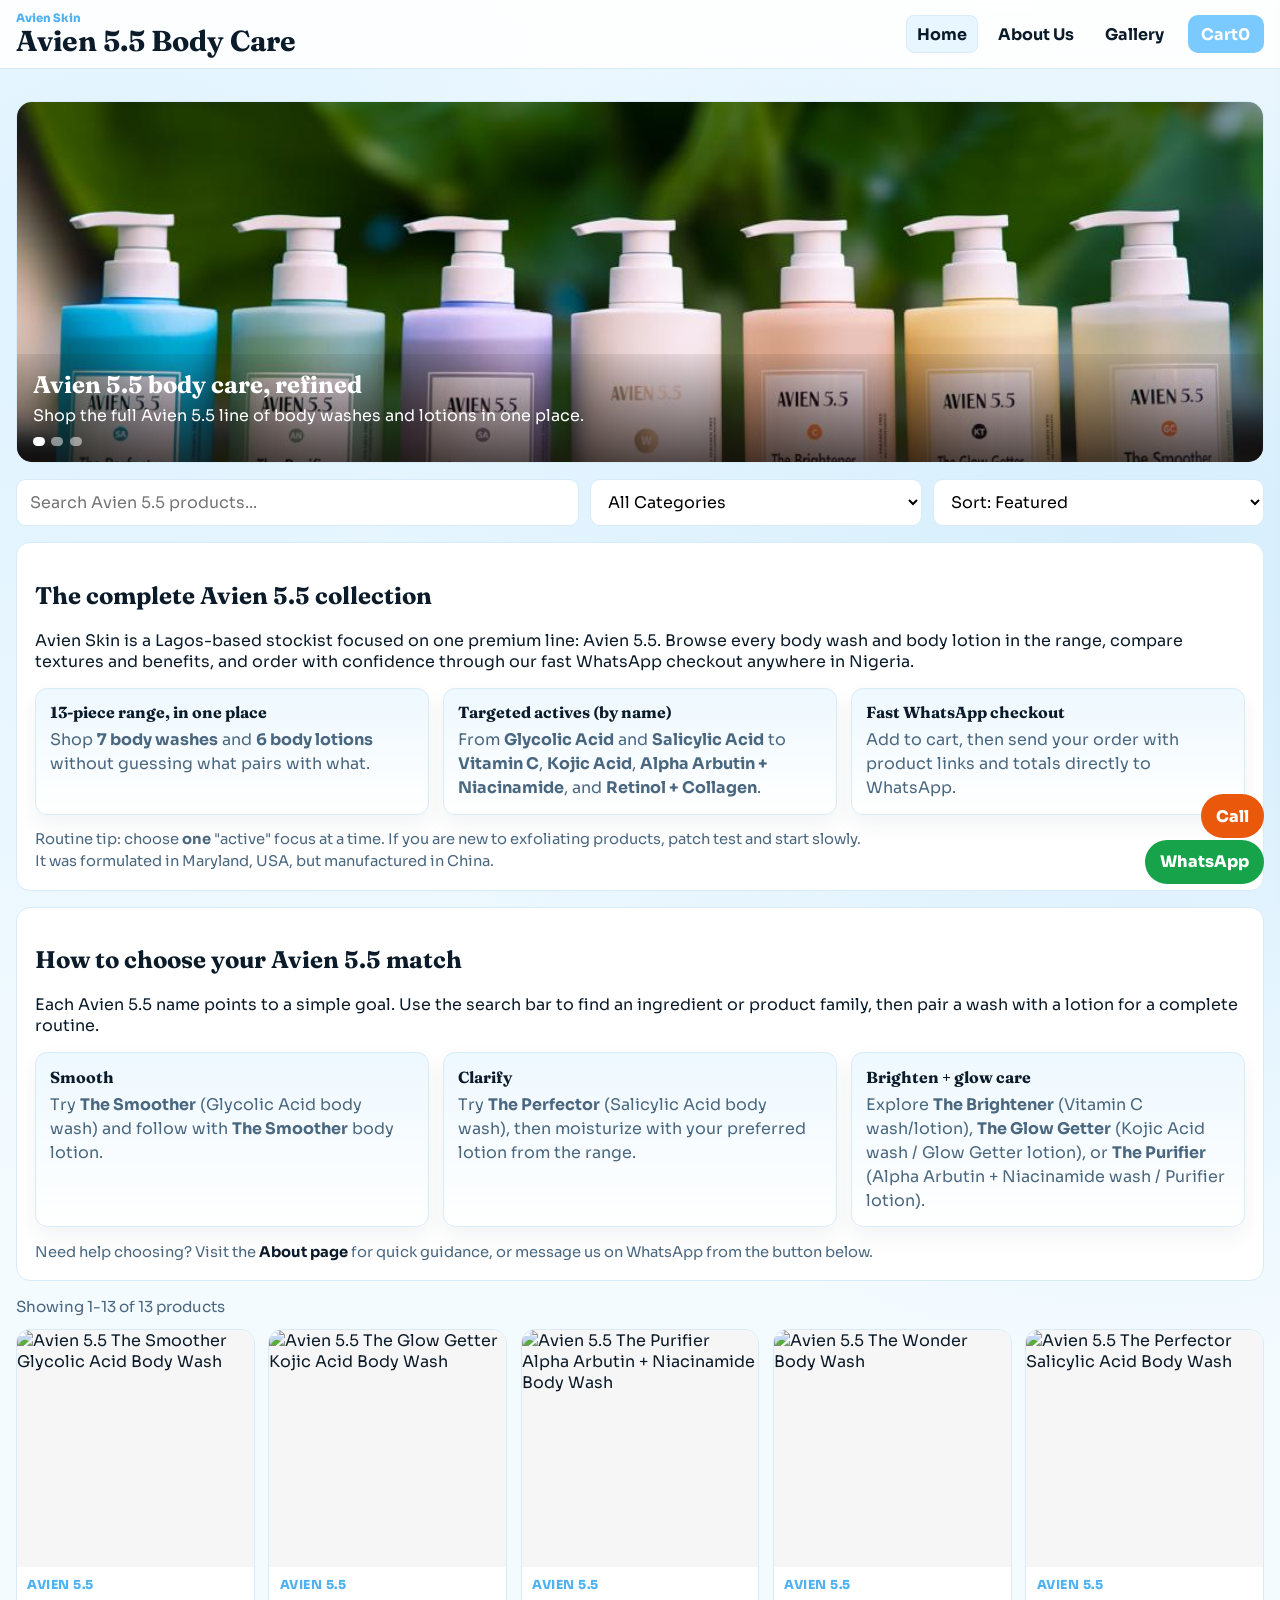
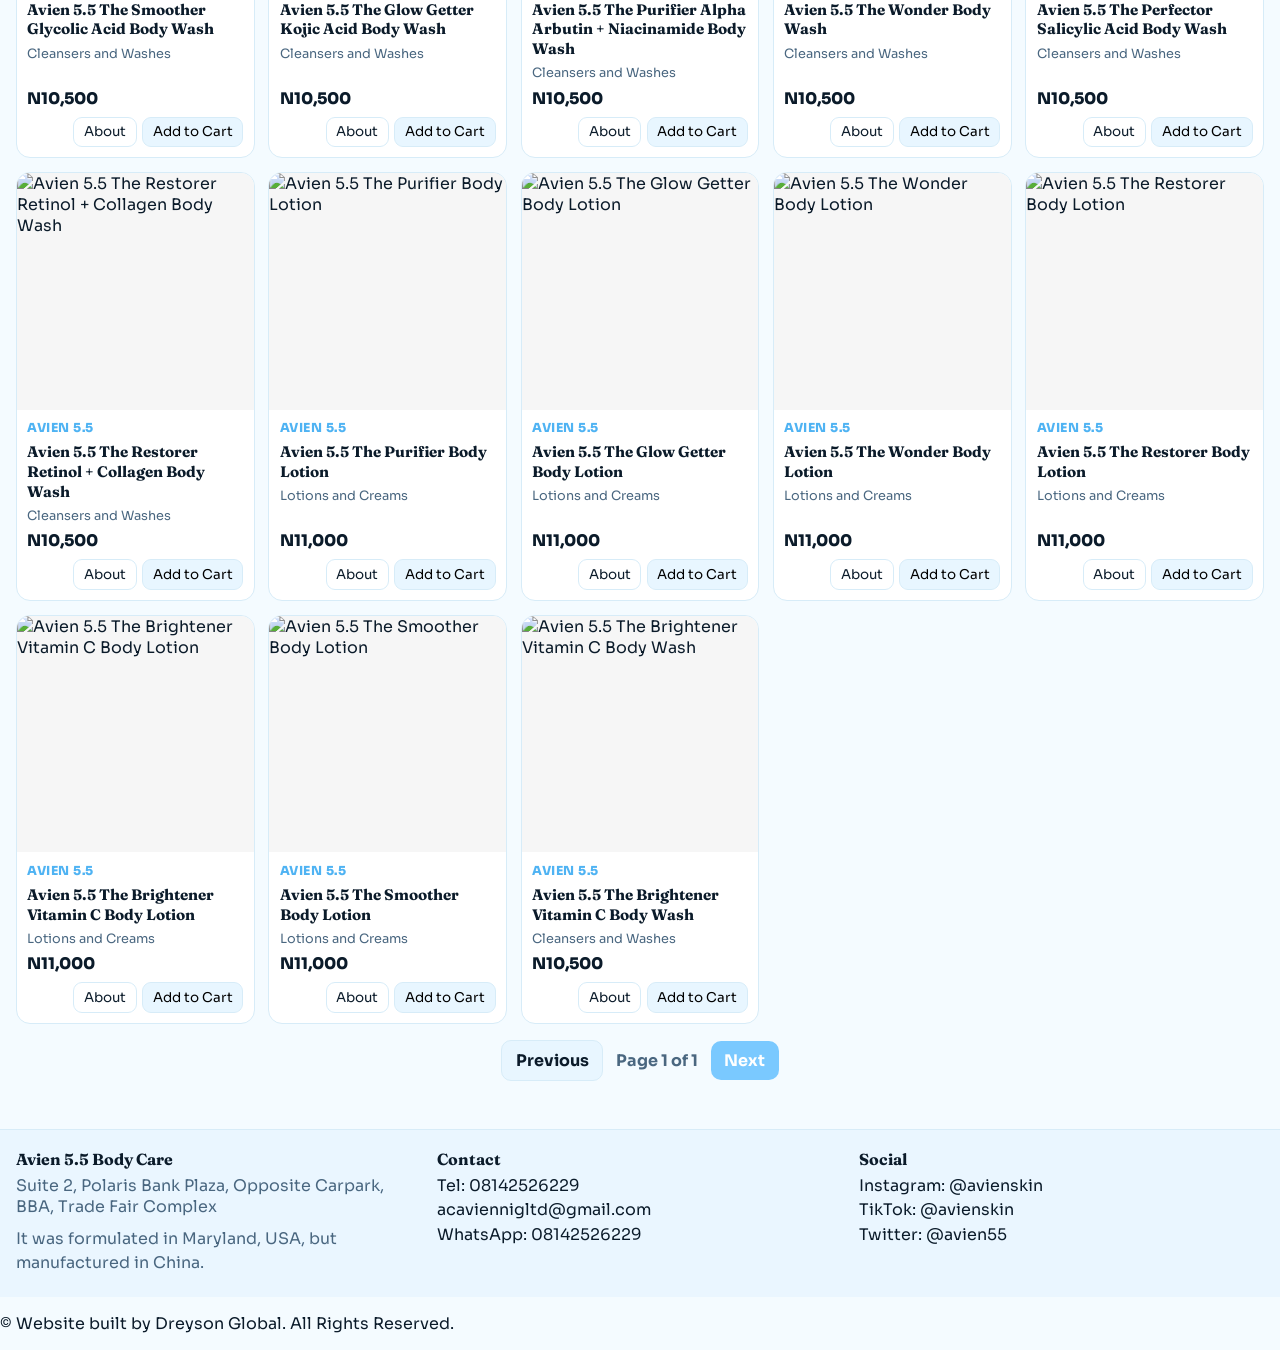
==== index.html @ 8f8b88f5 "Initial commit4" ====
<!DOCTYPE html>
<html lang="en">
<head>
  <meta charset="UTF-8" />
  <meta name="viewport" content="width=device-width, initial-scale=1.0" />
  <title>Avien Skin | Avien 5.5 Body Wash & Lotion (Nigeria)</title>
  <meta name="description" content="Shop the complete Avien 5.5 body wash and body lotion range in Nigeria. Compare all 13 products, read ingredient highlights, and order fast on WhatsApp. It was formulated in Maryland, USA, but manufactured in China." />
  <meta name="keywords" content="Avien Skin, Avien 5.5, Avien 5.5 Nigeria, Avien 5.5 distributor, body wash, body lotion, skincare, Lagos, Nigeria" />
  <meta name="robots" content="index, follow, max-image-preview:large, max-snippet:-1, max-video-preview:-1" />
  <link rel="canonical" href="https://avienskin.com.ng/" />
  <meta property="og:type" content="website" />
  <meta property="og:site_name" content="Avien Skin" />
  <meta property="og:title" content="Avien Skin | Avien 5.5 Body Wash & Lotion (Nigeria)" />
  <meta property="og:description" content="Shop the complete Avien 5.5 body wash and body lotion range in Nigeria with fast WhatsApp checkout." />
  <meta property="og:url" content="https://avienskin.com.ng/" />
  <meta property="og:image" content="https://avienskin.com.ng/images/hero1.jpg" />
  <meta name="twitter:card" content="summary_large_image" />
  <meta name="twitter:title" content="Avien Skin | Avien 5.5 Body Wash & Lotion (Nigeria)" />
  <meta name="twitter:description" content="Shop the complete Avien 5.5 body wash and body lotion range in Nigeria with fast WhatsApp checkout." />
  <meta name="twitter:image" content="https://avienskin.com.ng/images/hero1.jpg" />
  <link rel="preconnect" href="https://fonts.googleapis.com" />
  <link rel="preconnect" href="https://fonts.gstatic.com" crossorigin />
  <link href="https://fonts.googleapis.com/css2?family=Fraunces:wght@500;600;700&family=Sora:wght@400;500;600;700&display=swap" rel="stylesheet" />
  <link rel="stylesheet" href="style.css" />
  <script type="application/ld+json">
    {
      "@context": "https://schema.org",
      "@type": "Store",
      "name": "Avien Skin",
      "url": "https://avienskin.com.ng/",
      "image": "https://avienskin.com.ng/images/hero1.jpg",
      "description": "Home of the complete Avien 5.5 body wash and lotion collection.",
      "telephone": "+2348142526229",
      "email": "acaviennigltd@gmail.com",
      "address": {
        "@type": "PostalAddress",
        "streetAddress": "Suite 2, Polaris Bank Plaza, Opposite Carpark, BBA, Trade Fair Complex",
        "addressLocality": "Lagos",
        "addressRegion": "Lagos",
        "addressCountry": "NG"
      },
      "sameAs": [
        "https://instagram.com/acaviennglltd",
        "https://wa.me/2348142526229"
      ],
      "areaServed": [
        {
          "@type": "City",
          "name": "Lagos"
        },
        {
          "@type": "Country",
          "name": "Nigeria"
        }
      ]
    }
  </script>
  <script type="application/ld+json">
    {
      "@context": "https://schema.org",
      "@type": "WebSite",
      "name": "Avien Skin",
      "url": "https://avienskin.com.ng/",
      "potentialAction": {
        "@type": "SearchAction",
        "target": "https://avienskin.com.ng/?q={search_term_string}",
        "query-input": "required name=search_term_string"
      }
    }
  </script>
  <script type="application/ld+json">
    {
      "@context": "https://schema.org",
      "@type": "ItemList",
      "name": "Avien 5.5 Body Care Products",
      "itemListOrder": "https://schema.org/ItemListOrderAscending",
      "numberOfItems": 13,
      "itemListElement": [
        {
          "@type": "ListItem",
          "position": 1,
          "item": {
            "@type": "Product",
            "name": "Avien 5.5 The Smoother Glycolic Acid Body Wash",
            "brand": { "@type": "Brand", "name": "Avien 5.5" },
            "description": "Smoothing body wash with Glycolic Acid (AHA) ingredient highlight.",
            "url": "https://avienskin.com.ng/about.html#product-1",
            "offers": { "@type": "Offer", "price": "10500", "priceCurrency": "NGN", "availability": "https://schema.org/InStock", "url": "https://avienskin.com.ng/" }
          }
        },
        {
          "@type": "ListItem",
          "position": 2,
          "item": {
            "@type": "Product",
            "name": "Avien 5.5 The Glow Getter Kojic Acid Body Wash",
            "brand": { "@type": "Brand", "name": "Avien 5.5" },
            "description": "Glow care body wash with Kojic Acid ingredient highlight.",
            "url": "https://avienskin.com.ng/about.html#product-2",
            "offers": { "@type": "Offer", "price": "10500", "priceCurrency": "NGN", "availability": "https://schema.org/InStock", "url": "https://avienskin.com.ng/" }
          }
        },
        {
          "@type": "ListItem",
          "position": 3,
          "item": {
            "@type": "Product",
            "name": "Avien 5.5 The Purifier Alpha Arbutin + Niacinamide Body Wash",
            "brand": { "@type": "Brand", "name": "Avien 5.5" },
            "description": "Body wash with Alpha Arbutin + Niacinamide ingredient highlight.",
            "url": "https://avienskin.com.ng/about.html#product-3",
            "offers": { "@type": "Offer", "price": "10500", "priceCurrency": "NGN", "availability": "https://schema.org/InStock", "url": "https://avienskin.com.ng/" }
          }
        },
        {
          "@type": "ListItem",
          "position": 4,
          "item": {
            "@type": "Product",
            "name": "Avien 5.5 The Wonder Body Wash",
            "brand": { "@type": "Brand", "name": "Avien 5.5" },
            "description": "Everyday body wash for a clean, fresh feel.",
            "url": "https://avienskin.com.ng/about.html#product-4",
            "offers": { "@type": "Offer", "price": "10500", "priceCurrency": "NGN", "availability": "https://schema.org/InStock", "url": "https://avienskin.com.ng/" }
          }
        },
        {
          "@type": "ListItem",
          "position": 5,
          "item": {
            "@type": "Product",
            "name": "Avien 5.5 The Perfector Salicylic Acid Body Wash",
            "brand": { "@type": "Brand", "name": "Avien 5.5" },
            "description": "Clarifying body wash with Salicylic Acid (BHA) ingredient highlight.",
            "url": "https://avienskin.com.ng/about.html#product-5",
            "offers": { "@type": "Offer", "price": "10500", "priceCurrency": "NGN", "availability": "https://schema.org/InStock", "url": "https://avienskin.com.ng/" }
          }
        },
        {
          "@type": "ListItem",
          "position": 6,
          "item": {
            "@type": "Product",
            "name": "Avien 5.5 The Restorer Retinol + Collagen Body Wash",
            "brand": { "@type": "Brand", "name": "Avien 5.5" },
            "description": "Renewal-focused body wash with Retinol + Collagen routine highlight.",
            "url": "https://avienskin.com.ng/about.html#product-6",
            "offers": { "@type": "Offer", "price": "10500", "priceCurrency": "NGN", "availability": "https://schema.org/InStock", "url": "https://avienskin.com.ng/" }
          }
        },
        {
          "@type": "ListItem",
          "position": 7,
          "item": {
            "@type": "Product",
            "name": "Avien 5.5 The Purifier Body Lotion",
            "brand": { "@type": "Brand", "name": "Avien 5.5" },
            "description": "Daily body lotion in the Purifier routine family.",
            "url": "https://avienskin.com.ng/about.html#product-7",
            "offers": { "@type": "Offer", "price": "11000", "priceCurrency": "NGN", "availability": "https://schema.org/InStock", "url": "https://avienskin.com.ng/" }
          }
        },
        {
          "@type": "ListItem",
          "position": 8,
          "item": {
            "@type": "Product",
            "name": "Avien 5.5 The Glow Getter Body Lotion",
            "brand": { "@type": "Brand", "name": "Avien 5.5" },
            "description": "Daily body lotion in the Glow Getter routine family.",
            "url": "https://avienskin.com.ng/about.html#product-8",
            "offers": { "@type": "Offer", "price": "11000", "priceCurrency": "NGN", "availability": "https://schema.org/InStock", "url": "https://avienskin.com.ng/" }
          }
        },
        {
          "@type": "ListItem",
          "position": 9,
          "item": {
            "@type": "Product",
            "name": "Avien 5.5 The Wonder Body Lotion",
            "brand": { "@type": "Brand", "name": "Avien 5.5" },
            "description": "Comforting everyday body lotion for soft skin.",
            "url": "https://avienskin.com.ng/about.html#product-9",
            "offers": { "@type": "Offer", "price": "11000", "priceCurrency": "NGN", "availability": "https://schema.org/InStock", "url": "https://avienskin.com.ng/" }
          }
        },
        {
          "@type": "ListItem",
          "position": 10,
          "item": {
            "@type": "Product",
            "name": "Avien 5.5 The Restorer Body Lotion",
            "brand": { "@type": "Brand", "name": "Avien 5.5" },
            "description": "Body lotion in the Restorer routine family.",
            "url": "https://avienskin.com.ng/about.html#product-10",
            "offers": { "@type": "Offer", "price": "11000", "priceCurrency": "NGN", "availability": "https://schema.org/InStock", "url": "https://avienskin.com.ng/" }
          }
        },
        {
          "@type": "ListItem",
          "position": 11,
          "item": {
            "@type": "Product",
            "name": "Avien 5.5 The Brightener Vitamin C Body Lotion",
            "brand": { "@type": "Brand", "name": "Avien 5.5" },
            "description": "Brightening body lotion with Vitamin C ingredient highlight.",
            "url": "https://avienskin.com.ng/about.html#product-11",
            "offers": { "@type": "Offer", "price": "11000", "priceCurrency": "NGN", "availability": "https://schema.org/InStock", "url": "https://avienskin.com.ng/" }
          }
        },
        {
          "@type": "ListItem",
          "position": 12,
          "item": {
            "@type": "Product",
            "name": "Avien 5.5 The Smoother Body Lotion",
            "brand": { "@type": "Brand", "name": "Avien 5.5" },
            "description": "Body lotion in the Smoother routine family for daily softening.",
            "url": "https://avienskin.com.ng/about.html#product-12",
            "offers": { "@type": "Offer", "price": "11000", "priceCurrency": "NGN", "availability": "https://schema.org/InStock", "url": "https://avienskin.com.ng/" }
          }
        },
        {
          "@type": "ListItem",
          "position": 13,
          "item": {
            "@type": "Product",
            "name": "Avien 5.5 The Brightener Vitamin C Body Wash",
            "brand": { "@type": "Brand", "name": "Avien 5.5" },
            "description": "Brightening body wash with Vitamin C ingredient highlight.",
            "url": "https://avienskin.com.ng/about.html#product-13",
            "offers": { "@type": "Offer", "price": "10500", "priceCurrency": "NGN", "availability": "https://schema.org/InStock", "url": "https://avienskin.com.ng/" }
          }
        }
      ]
    }
  </script>
  <script type="application/ld+json">
    {
      "@context": "https://schema.org",
      "@type": "FAQPage",
      "mainEntity": [
        {
          "@type": "Question",
          "name": "Where was Avien 5.5 made?",
          "acceptedAnswer": {
            "@type": "Answer",
            "text": "It was formulated in Maryland, USA, but manufactured in China."
          }
        }
      ]
    }
  </script>
</head>
<body>
  <header class="topbar">
    <div class="brand-wrap">
      <p class="eyebrow">Avien Skin</p>
      <h1>Avien 5.5 Body Care</h1>
    </div>

    <nav class="main-nav" aria-label="Main">
      <a class="nav-link active" href="index.html">Home</a>
      <a class="nav-link" href="about.html">About Us</a>
      <a class="nav-link" href="gallery.html">Gallery</a>
    </nav>

    <button id="cart-toggle" class="cart-toggle" aria-label="Open cart">
      Cart <span id="cart-count">0</span>
    </button>
  </header>

  <main>
    <section class="hero hero-slider">
      <div class="hero-media">
        <img id="hero-image" src="" alt="Featured skincare product" />
      </div>
      <div class="hero-overlay">
        <h2 id="hero-title">Avien 5.5 body care, curated</h2>
        <p id="hero-caption">Explore the full 13-piece Avien 5.5 collection and check out in seconds via WhatsApp.</p>
        <div id="hero-dots" class="hero-dots" aria-label="Hero slider indicators"></div>
      </div>
    </section>

    <section class="controls">
      <input id="search" type="search" placeholder="Search Avien 5.5 products..." />
      <select id="category-filter">
        <option value="all">All Categories</option>
      </select>
      <select id="sort-filter">
        <option value="featured">Sort: Featured</option>
        <option value="price-asc">Price: Low to High</option>
        <option value="price-desc">Price: High to Low</option>
        <option value="name-asc">Name: A-Z</option>
      </select>
    </section>

    <section class="about-card" aria-label="Avien Skin overview">
      <h2>The complete Avien 5.5 collection</h2>
      <p>
        Avien Skin is a Lagos-based stockist focused on one premium line: Avien 5.5. Browse every body wash and body lotion in the range, compare
        textures and benefits, and order with confidence through our fast WhatsApp checkout anywhere in Nigeria.
      </p>
      <div class="about-grid" role="list" aria-label="Avien 5.5 range highlights">
        <article class="mini-card" role="listitem">
          <h3>13-piece range, in one place</h3>
          <p>Shop <strong>7 body washes</strong> and <strong>6 body lotions</strong> without guessing what pairs with what.</p>
        </article>
        <article class="mini-card" role="listitem">
          <h3>Targeted actives (by name)</h3>
          <p>From <strong>Glycolic Acid</strong> and <strong>Salicylic Acid</strong> to <strong>Vitamin C</strong>, <strong>Kojic Acid</strong>, <strong>Alpha Arbutin + Niacinamide</strong>, and <strong>Retinol + Collagen</strong>.</p>
        </article>
        <article class="mini-card" role="listitem">
          <h3>Fast WhatsApp checkout</h3>
          <p>Add to cart, then send your order with product links and totals directly to WhatsApp.</p>
        </article>
      </div>
      <p class="fine-print">
        Routine tip: choose <strong>one</strong> "active" focus at a time. If you are new to exfoliating products, patch test and start slowly.
        <br />It was formulated in Maryland, USA, but manufactured in China.
      </p>
    </section>

    <section class="about-card" aria-label="How to choose Avien 5.5">
      <h2>How to choose your Avien 5.5 match</h2>
      <p>
        Each Avien 5.5 name points to a simple goal. Use the search bar to find an ingredient or product family, then pair a wash with a lotion for a
        complete routine.
      </p>
      <div class="about-grid" role="list" aria-label="Choosing guide">
        <article class="mini-card" role="listitem">
          <h3>Smooth</h3>
          <p>Try <strong>The Smoother</strong> (Glycolic Acid body wash) and follow with <strong>The Smoother</strong> body lotion.</p>
        </article>
        <article class="mini-card" role="listitem">
          <h3>Clarify</h3>
          <p>Try <strong>The Perfector</strong> (Salicylic Acid body wash), then moisturize with your preferred lotion from the range.</p>
        </article>
        <article class="mini-card" role="listitem">
          <h3>Brighten + glow care</h3>
          <p>Explore <strong>The Brightener</strong> (Vitamin C wash/lotion), <strong>The Glow Getter</strong> (Kojic Acid wash / Glow Getter lotion), or <strong>The Purifier</strong> (Alpha Arbutin + Niacinamide wash / Purifier lotion).</p>
        </article>
      </div>
      <p class="fine-print">
        Need help choosing? Visit the <a href="about.html">About page</a> for quick guidance, or message us on WhatsApp from the button below.
      </p>
    </section>

    <section>
      <p id="result-count" class="result-count"></p>
      <div id="product-grid" class="product-grid"></div>
      <div id="pagination" class="pagination" aria-label="Product navigation">
        <button id="prev-page" class="btn btn-clear" type="button">Previous</button>
        <span id="page-label" class="page-label">Page 1</span>
        <button id="next-page" class="btn btn-checkout" type="button">Next</button>
      </div>
    </section>
  </main>

  <aside id="cart-panel" class="cart-panel" aria-hidden="true">
    <div class="cart-head">
      <h3>Your Cart</h3>
      <button id="cart-close" class="icon-btn" aria-label="Close cart">X</button>
    </div>
    <div id="cart-items" class="cart-items"></div>
    <div class="cart-foot">
      <p><strong>Total:</strong> <span id="cart-total">N0</span></p>
      <button id="checkout-btn" class="btn btn-checkout">Proceed to WhatsApp Checkout</button>
      <button id="clear-cart" class="btn btn-clear">Clear Cart</button>
    </div>
  </aside>

  <footer class="site-footer">
    <div class="footer-grid">
      <div>
        <h3>Avien 5.5 Body Care</h3>
        <p>Suite 2, Polaris Bank Plaza, Opposite Carpark, BBA, Trade Fair Complex</p>
        <p class="origin-note">It was formulated in Maryland, USA, but manufactured in China.</p>
      </div>
      <div>
        <h3>Contact</h3>
        <p><a href="tel:08142526229">Tel: 08142526229</a></p>
        <p><a href="mailto:acaviennigltd@gmail.com">acaviennigltd@gmail.com</a></p>
        <p><a href="https://wa.me/2348142526229" target="_blank" rel="noopener">WhatsApp: 08142526229</a></p>
      </div>
      <div>
        <h3>Social</h3>
        <p><a href="https://instagram.com/avienskin" target="_blank" rel="noopener">Instagram: @avienskin</a></p>
        <p><a href="https://www.tiktok.com/@avienskin" target="_blank" rel="noopener">TikTok: @avienskin</a></p>
        <p><a href="https://twitter.com/avien55" target="_blank" rel="noopener">Twitter: @avien55</a></p>
      </div>
    </div>
    
  </footer>
  <div  class="footer-bottom">
            <p>&copy; Website built by Dreyson Global. All Rights Reserved.</p>
            
        </div>

  <a class="floating-wa" href="https://wa.me/2348142526229" target="_blank" rel="noopener">WhatsApp</a>
  <a class="floating-call" href="tel:08142526229">Call</a>
  <div id="cart-toast" class="cart-toast" role="status" aria-live="polite" aria-atomic="true"></div>

  <div id="product-about-modal" class="modal" aria-hidden="true" role="dialog" aria-modal="true" aria-labelledby="product-about-title">
    <div class="modal-backdrop" data-modal-close="true"></div>
    <div class="modal-dialog" role="document">
      <div class="modal-head">
        <h2 id="product-about-title" class="modal-title">Product details</h2>
        <button id="product-about-close" class="icon-btn modal-close" type="button" aria-label="Close product details">X</button>
      </div>
      <div id="product-about-body" class="modal-body"></div>
      <div class="modal-foot">
        <a id="product-about-learn" class="btn btn-clear" href="about.html">Read full details on About page</a>
        <button class="btn btn-checkout" type="button" data-modal-close="true">Close</button>
      </div>
    </div>
  </div>

  <script src="script.js"></script>
</body>
</html>
---- style.css ----
:root {
  --bg: #f4fbff;
  --surface: #ffffff;
  --surface-soft: #e8f6ff;
  --text: #0b1b2a;
  --muted: #4a6780;
  --primary: #7ac9ff;
  --primary-strong: #4fb3f3;
  --line: #d7ecf8;
  --ok: #1e8f5b;
}

* {
  box-sizing: border-box;
}

body {
  margin: 0;
  font-family: "Sora", sans-serif;
  color: var(--text);
  background:
    radial-gradient(circle at 10% 10%, rgba(122, 201, 255, 0.18) 0, transparent 32%),
    radial-gradient(circle at 90% 20%, rgba(79, 179, 243, 0.2) 0, transparent 30%),
    var(--bg);
}

.topbar {
  display: grid;
  grid-template-columns: 1fr auto auto;
  grid-template-areas: "brand nav cart";
  gap: 0.8rem;
  align-items: center;
  padding: 0.7rem 1rem;
  border-bottom: 1px solid var(--line);
  background: rgba(255, 255, 255, 0.9);
  backdrop-filter: blur(6px);
  position: sticky;
  top: 0;
  z-index: 10;
}

.brand-wrap {
  grid-area: brand;
}

.brand-wrap h1 {
  margin: 0;
  font-family: "Fraunces", serif;
  font-size: clamp(1.2rem, 2.6vw, 1.8rem);
  line-height: 1.1;
}

.eyebrow {
  margin: 0;
  color: var(--primary-strong);
  font-size: 0.72rem;
  font-weight: 800;
}

.main-nav {
  grid-area: nav;
  display: inline-flex;
  gap: 0.5rem;
  align-items: center;
}

.nav-link {
  text-decoration: none;
  color: var(--text);
  font-weight: 700;
  padding: 0.45rem 0.65rem;
  border-radius: 8px;
  border: 1px solid transparent;
}

.nav-link.active,
.nav-link:hover {
  background: var(--surface-soft);
  border-color: var(--line);
}

main {
  padding: 1rem;
  max-width: 1300px;
  margin: 0 auto;
}

.hero {
  margin: 1rem 0;
  border-radius: 16px;
  border: 1px solid var(--line);
  overflow: hidden;
}

.hero-slider {
  position: relative;
  min-height: 240px;
}

.hero-media {
  height: 100%;
}

.hero-media img {
  width: 100%;
  min-height: 240px;
  max-height: 360px;
  object-fit: cover;
  display: block;
}

.hero-overlay {
  position: absolute;
  inset: auto 0 0 0;
  padding: 1rem;
  background: linear-gradient(to top, rgba(19, 11, 7, 0.72), rgba(19, 11, 7, 0.08));
  color: #fff;
}

.hero-overlay h2 {
  margin: 0;
  font-family: "Fraunces", serif;
}

.hero-overlay p {
  margin: 0.35rem 0 0;
  max-width: 65ch;
}

.hero-dots {
  display: flex;
  gap: 0.4rem;
  margin-top: 0.7rem;
}

.hero-dot {
  width: 0.55rem;
  height: 0.55rem;
  border-radius: 999px;
  border: 0;
  background: rgba(255, 255, 255, 0.5);
}

.hero-dot.active {
  background: #fff;
}

.controls {
  display: grid;
  grid-template-columns: 1.7fr 1fr 1fr;
  gap: 0.7rem;
  margin: 1rem 0;
}

input,
select,
button {
  font: inherit;
}

input,
select {
  width: 100%;
  border: 1px solid var(--line);
  background: var(--surface);
  border-radius: 10px;
  padding: 0.7rem 0.8rem;
}

.btn,
.cart-toggle {
  border: 0;
  border-radius: 10px;
  padding: 0.55rem 0.85rem;
  text-decoration: none;
  cursor: pointer;
  font-weight: 700;
  display: inline-flex;
  align-items: center;
  justify-content: center;
  transition: transform 0.15s ease, background 0.15s ease;
}

.btn:hover,
.cart-toggle:hover {
  transform: translateY(-1px);
}

.btn-call,
.cart-toggle,
.btn-checkout {
  background: var(--primary);
  color: #fff;
}

.cart-toggle {
  grid-area: cart;
  justify-self: end;
  white-space: nowrap;
}

.btn-mail,
.btn-clear {
  background: var(--surface-soft);
  color: var(--text);
  border: 1px solid var(--line);
}

.result-count {
  margin: 0.4rem 0 0.8rem;
  color: var(--muted);
  font-size: 0.95rem;
}

.product-grid {
  display: grid;
  grid-template-columns: repeat(auto-fill, minmax(210px, 1fr));
  gap: 0.85rem;
}

.card {
  background: var(--surface);
  border: 1px solid var(--line);
  border-radius: 14px;
  overflow: hidden;
  display: flex;
  flex-direction: column;
}

.card img {
  width: 100%;
  aspect-ratio: 1/1;
  object-fit: contain;
  background: #f6f6f6;
}

.card-body {
  padding: 0.65rem;
  display: flex;
  flex-direction: column;
  gap: 0.4rem;
  flex: 1;
}

.brand {
  margin: 0;
  color: var(--primary-strong);
  font-size: 0.78rem;
  font-weight: 800;
  text-transform: uppercase;
  letter-spacing: 0.04em;
}

.title {
  margin: 0;
  font-size: 0.95rem;
  line-height: 1.3;
}

.meta {
  margin: 0;
  color: var(--muted);
  font-size: 0.8rem;
}

.price-row {
  margin-top: auto;
  display: flex;
  align-items: center;
  justify-content: space-between;
  gap: 0.5rem;
  flex-wrap: wrap;
}

.price {
  font-weight: 800;
}

.add-btn {
  background: var(--surface-soft);
  border: 1px solid var(--line);
  border-radius: 9px;
  padding: 0.35rem 0.6rem;
  font-size: 0.84rem;
  cursor: pointer;
}

.card-actions {
  display: inline-flex;
  align-items: center;
  gap: 0.35rem;
  flex-wrap: wrap;
  margin-left: auto;
}

.about-btn {
  background: transparent;
  border: 1px solid var(--line);
  border-radius: 9px;
  padding: 0.35rem 0.6rem;
  font-size: 0.84rem;
  cursor: pointer;
  color: var(--text);
}

.about-btn:hover,
.add-btn:hover {
  background: rgba(0, 0, 0, 0.03);
}

.modal {
  position: fixed;
  inset: 0;
  display: none;
  align-items: center;
  justify-content: center;
  z-index: 40;
}

.modal.open {
  display: flex;
}

.modal-backdrop {
  position: absolute;
  inset: 0;
  background: rgba(0, 0, 0, 0.48);
}

.modal-dialog {
  position: relative;
  width: min(92vw, 720px);
  max-height: min(82vh, 820px);
  overflow: auto;
  background: var(--surface);
  border: 1px solid var(--line);
  border-radius: 16px;
  box-shadow: 0 20px 50px rgba(0, 0, 0, 0.2);
  padding: 1rem;
}

.modal-head {
  display: flex;
  align-items: center;
  justify-content: space-between;
  gap: 0.8rem;
  padding-bottom: 0.65rem;
  border-bottom: 1px solid var(--line);
  margin-bottom: 0.8rem;
}

.modal-title {
  margin: 0;
  font-size: 1.15rem;
}

.modal-close {
  flex: 0 0 auto;
}

.modal-body {
  display: grid;
  gap: 0.65rem;
  color: var(--text);
}

.modal-body h3 {
  margin: 0.35rem 0 0;
  font-size: 1rem;
}

.modal-body ul {
  margin: 0.2rem 0 0;
  padding-left: 1.1rem;
  color: var(--text);
}

.modal-body .fine-print {
  margin: 0.25rem 0 0;
}

.modal-foot {
  display: flex;
  align-items: center;
  justify-content: flex-end;
  gap: 0.6rem;
  padding-top: 0.8rem;
  border-top: 1px solid var(--line);
  margin-top: 0.8rem;
  flex-wrap: wrap;
}

body.modal-open {
  overflow: hidden;
}

.pagination {
  margin-top: 1rem;
  display: flex;
  align-items: center;
  justify-content: center;
  gap: 0.8rem;
}

.page-label {
  font-weight: 700;
  color: var(--muted);
}

.cart-panel {
  position: fixed;
  top: 0;
  right: -420px;
  width: min(95vw, 400px);
  height: 100vh;
  background: var(--surface);
  border-left: 1px solid var(--line);
  box-shadow: -8px 0 22px rgba(0, 0, 0, 0.08);
  display: flex;
  flex-direction: column;
  transition: right 0.2s ease;
  z-index: 20;
}

.cart-panel.open {
  right: 0;
}

.cart-head,
.cart-foot {
  padding: 0.8rem;
  border-bottom: 1px solid var(--line);
}

.cart-foot {
  border-top: 1px solid var(--line);
  border-bottom: 0;
  margin-top: auto;
  display: grid;
  gap: 0.5rem;
}

.cart-head {
  display: flex;
  justify-content: space-between;
  align-items: center;
}

.icon-btn {
  border: 1px solid var(--line);
  background: var(--surface-soft);
  border-radius: 8px;
  width: 2rem;
  height: 2rem;
  cursor: pointer;
}

.cart-items {
  overflow: auto;
  padding: 0.8rem;
  display: grid;
  gap: 0.6rem;
}

.cart-item {
  display: grid;
  grid-template-columns: 62px 1fr auto;
  gap: 0.5rem;
  border: 1px solid var(--line);
  border-radius: 10px;
  padding: 0.4rem;
}

.cart-item img {
  width: 62px;
  height: 62px;
  object-fit: cover;
  border-radius: 8px;
}

.qty-wrap {
  display: inline-flex;
  align-items: center;
  gap: 0.3rem;
}

.qty-btn {
  border: 1px solid var(--line);
  background: var(--surface-soft);
  width: 1.4rem;
  height: 1.4rem;
  border-radius: 6px;
  cursor: pointer;
}

.site-footer {
  margin-top: 2rem;
  border-top: 1px solid var(--line);
  background: #eaf6ff;
  padding: 1.2rem 1rem;
}

h2,
h3 {
  font-family: "Fraunces", serif;
}

.gallery-main {
  max-width: 1300px;
  margin: 0 auto;
  padding: 1rem;
}

.gallery-hero {
  display: grid;
  grid-template-columns: minmax(0, 1.6fr) minmax(0, 1fr);
  gap: 1rem;
  align-items: center;
  margin: 1rem 0 1.5rem;
}

.gallery-hero h2 {
  margin: 0.2rem 0 0.4rem;
  font-size: clamp(1.6rem, 3vw, 2.4rem);
}

.gallery-hero-card {
  border: 1px solid var(--line);
  border-radius: 16px;
  background: var(--surface);
  padding: 1rem;
  box-shadow: 0 12px 28px rgba(9, 45, 75, 0.08);
}

.gallery-hero-title {
  margin: 0 0 0.35rem;
  font-weight: 700;
}

.gallery-hero-copy {
  margin: 0;
  color: var(--muted);
}

.gallery-grid {
  display: grid;
  grid-template-columns: repeat(auto-fill, minmax(180px, 1fr));
  gap: 0.9rem;
}

.gallery-card {
  margin: 0;
  background: var(--surface);
  border: 1px solid var(--line);
  border-radius: 14px;
  overflow: hidden;
  display: grid;
}

.gallery-card img {
  width: 100%;
  aspect-ratio: 4 / 5;
  object-fit: cover;
  background: #f4f7fb;
  display: block;
  cursor: zoom-in;
}

.gallery-card img.is-missing {
  opacity: 0.35;
  filter: grayscale(1);
}

.gallery-card figcaption {
  padding: 0.55rem 0.7rem 0.7rem;
  font-size: 0.85rem;
  color: var(--muted);
}

.lightbox {
  position: fixed;
  inset: 0;
  background: rgba(8, 19, 30, 0.72);
  display: flex;
  align-items: center;
  justify-content: center;
  padding: 1.5rem;
  opacity: 0;
  pointer-events: none;
  transition: opacity 0.2s ease;
  z-index: 50;
}

.lightbox.open {
  opacity: 1;
  pointer-events: auto;
}

.lightbox-inner {
  max-width: min(90vw, 900px);
  width: 100%;
  background: var(--surface);
  border-radius: 18px;
  padding: 1rem;
  box-shadow: 0 20px 45px rgba(0, 0, 0, 0.25);
  display: grid;
  gap: 0.75rem;
}

.lightbox-close {
  justify-self: end;
  border: 1px solid var(--line);
  background: var(--surface-soft);
  border-radius: 999px;
  padding: 0.35rem 0.85rem;
  font-weight: 700;
  cursor: pointer;
}

.lightbox-inner img {
  width: 100%;
  max-height: 72vh;
  object-fit: contain;
  border-radius: 12px;
  background: #f4f7fb;
}

.lightbox-caption {
  margin: 0;
  color: var(--muted);
  font-size: 0.9rem;
}

.footer-grid {
  max-width: 1300px;
  margin: 0 auto;
  display: grid;
  grid-template-columns: repeat(3, minmax(0, 1fr));
  gap: 1rem;
}

.site-footer h3 {
  margin: 0 0 0.4rem;
  font-size: 1rem;
}

.site-footer p {
  margin: 0.2rem 0;
  color: var(--muted);
}

.site-footer .origin-note {
  margin-top: 0.6rem;
  line-height: 1.5;
}

.site-footer a {
  color: var(--text);
  text-decoration: none;
}

.site-footer a:hover {
  text-decoration: underline;
}

.about-main {
  max-width: 1100px;
}

.about-card {
  background: var(--surface);
  border: 1px solid var(--line);
  border-radius: 14px;
  padding: 1.1rem;
  margin: 1rem 0;
}

.about-card h3 {
  margin: 0 0 0.35rem;
  font-size: 1rem;
}

.about-grid {
  display: grid;
  grid-template-columns: repeat(3, minmax(0, 1fr));
  gap: 0.85rem;
  margin-top: 0.9rem;
}

.mini-card {
  border: 1px solid var(--line);
  border-radius: 12px;
  padding: 0.85rem 0.9rem;
  background: linear-gradient(180deg, rgba(232, 246, 255, 0.75), rgba(255, 255, 255, 1));
  box-shadow: 0 10px 22px rgba(9, 45, 75, 0.06);
}

.mini-card p {
  margin: 0;
  color: var(--muted);
  line-height: 1.5;
}

.mini-card ul {
  margin: 0.3rem 0 0;
  padding-left: 1.1rem;
  color: var(--muted);
  line-height: 1.55;
}

.fine-print {
  margin: 0.85rem 0 0;
  color: var(--muted);
  font-size: 0.92rem;
  line-height: 1.5;
}

.fine-print a {
  color: var(--text);
  font-weight: 700;
  text-decoration: none;
}

.fine-print a:hover {
  text-decoration: underline;
}

.collection-grid {
  display: grid;
  grid-template-columns: repeat(2, minmax(0, 1fr));
  gap: 0.9rem;
  margin-top: 0.9rem;
}

.product-detail-grid {
  display: grid;
  grid-template-columns: repeat(2, minmax(0, 1fr));
  gap: 0.85rem;
  margin-top: 0.9rem;
}

.product-detail {
  scroll-margin-top: 100px;
}

.checklist {
  margin: 0.75rem 0 0.1rem;
  padding-left: 1.1rem;
  color: var(--muted);
  line-height: 1.55;
}

.director-section {
  margin-top: 1rem;
}

.director-image {
  width: 100%;
  max-height: 560px;
  object-fit: contain;
  border-radius: 14px;
  border: 1px solid var(--line);
  background: #f8ece4;
}

.director-fallback {
  display: none;
  padding: 2.5rem 1rem;
  text-align: center;
  border: 1px dashed var(--line);
  border-radius: 14px;
  color: var(--muted);
  background: var(--surface-soft);
}

.insta-section > p {
  margin-top: 0;
  color: var(--muted);
}

.insta-grid {
  display: grid;
  grid-template-columns: repeat(2, minmax(0, 1fr));
  gap: 1rem;
  margin-top: 0.8rem;
}

.insta-card {
  border: 1px solid var(--line);
  border-radius: 12px;
  overflow: hidden;
  background: #fff;
}

.insta-thumb {
  position: relative;
  display: block;
  text-decoration: none;
}

.insta-thumb img {
  width: 100%;
  aspect-ratio: 4 / 5;
  object-fit: cover;
  display: block;
  background: #f8ece4;
}

.play-badge {
  position: absolute;
  left: 0.7rem;
  bottom: 0.7rem;
  background: rgba(0, 0, 0, 0.7);
  color: #fff;
  font-size: 0.82rem;
  font-weight: 700;
  padding: 0.35rem 0.55rem;
  border-radius: 999px;
}

.insta-desc {
  margin: 0;
  padding: 0.7rem 0.75rem 0.85rem;
  color: var(--muted);
  font-size: 0.92rem;
  line-height: 1.4;
}

.floating-wa,
.floating-call {
  position: fixed;
  right: 1rem;
  border-radius: 999px;
  color: #fff;
  text-decoration: none;
  font-weight: 800;
  padding: 0.72rem 0.95rem;
  z-index: 30;
}

.floating-wa {
  bottom: 1rem;
  background: #16a34a;
}

.floating-call {
  bottom: 3.9rem;
  background: #ea580c;
}

.cart-toast {
  position: fixed;
  left: 1rem;
  bottom: 1rem;
  max-width: min(90vw, 360px);
  background: var(--ok);
  color: #fff;
  border-radius: 10px;
  padding: 0.7rem 0.9rem;
  font-weight: 700;
  box-shadow: 0 8px 20px rgba(0, 0, 0, 0.18);
  opacity: 0;
  transform: translateY(14px);
  pointer-events: none;
  transition: opacity 0.2s ease, transform 0.2s ease;
  z-index: 40;
}

.cart-toast.show {
  opacity: 1;
  transform: translateY(0);
}

@media (max-width: 980px) {
  .footer-grid {
    grid-template-columns: 1fr;
  }
}

@media (max-width: 850px) {
  .topbar {
    grid-template-columns: 1fr auto;
    grid-template-areas:
      "brand cart"
      "nav nav";
  }

  .main-nav {
    justify-content: flex-start;
  }

  .controls {
    grid-template-columns: 1fr;
  }

  .product-grid {
    grid-template-columns: repeat(2, minmax(0, 1fr));
  }

  .price-row {
    align-items: flex-start;
  }

  .hero-media img {
    min-height: 200px;
  }

  .floating-call {
    bottom: 4.1rem;
  }

  .insta-grid {
    grid-template-columns: 1fr;
  }

  .about-grid {
    grid-template-columns: 1fr;
  }

  .collection-grid {
    grid-template-columns: 1fr;
  }

  .product-detail-grid {
    grid-template-columns: 1fr;
  }

  .gallery-hero {
    grid-template-columns: 1fr;
  }
}

@media (max-width: 520px) {
  .price-row {
    flex-direction: column;
    align-items: stretch;
  }

  .card-actions {
    width: 100%;
    justify-content: space-between;
  }

  .card-actions button {
    flex: 1 1 auto;
  }
}
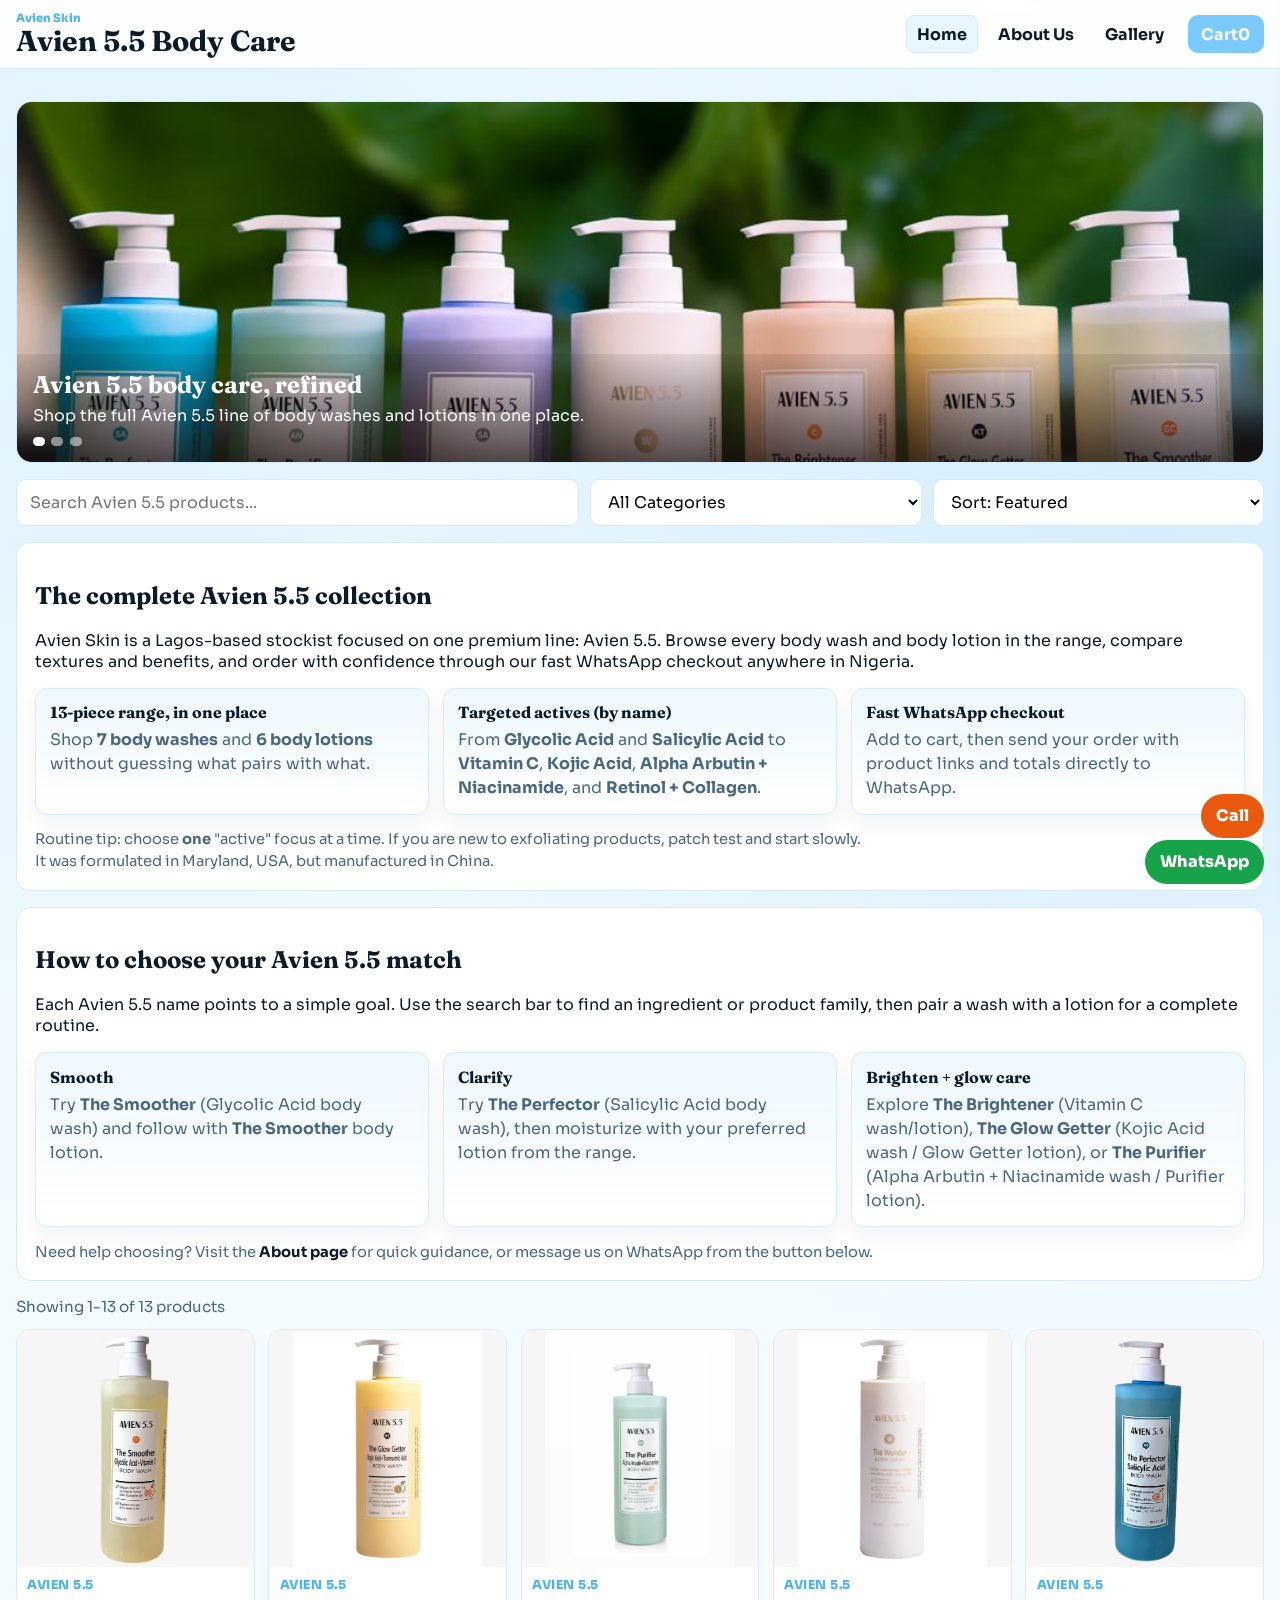
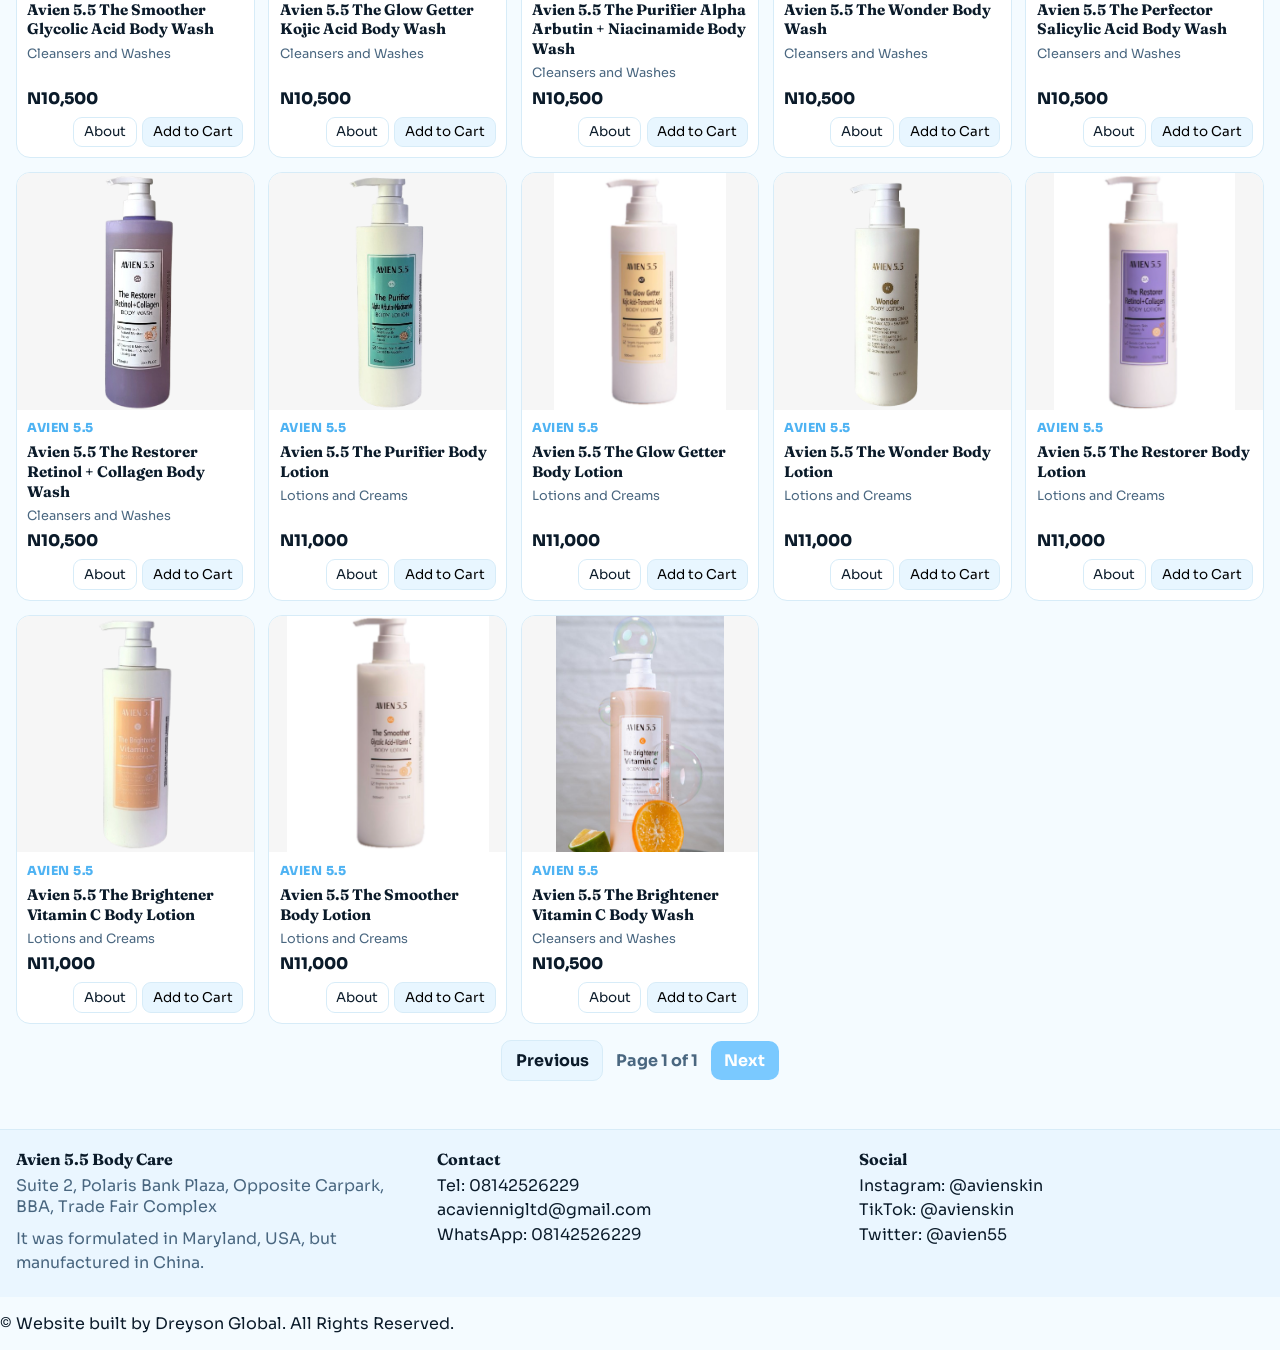
==== commit 9792165b: "Initial commit5" ====
--- a/index.html
+++ b/index.html
@@ -416,6 +416,14 @@
     </div>
   </div>
 
+  <div id="lightbox" class="lightbox" aria-hidden="true" role="dialog" aria-label="Product image preview">
+    <div class="lightbox-inner">
+      <button id="lightbox-close" class="lightbox-close" type="button" aria-label="Close preview">Close</button>
+      <img id="lightbox-image" src="" alt="Expanded product image" />
+      <p id="lightbox-caption" class="lightbox-caption"></p>
+    </div>
+  </div>
+
   <script src="script.js"></script>
 </body>
 </html>
--- a/style.css
+++ b/style.css
@@ -232,6 +232,7 @@
   aspect-ratio: 1/1;
   object-fit: contain;
   background: #f6f6f6;
+  cursor: zoom-in;
 }
 
 .card-body {
@@ -476,6 +477,7 @@
   height: 62px;
   object-fit: cover;
   border-radius: 8px;
+  cursor: zoom-in;
 }
 
 .qty-wrap {
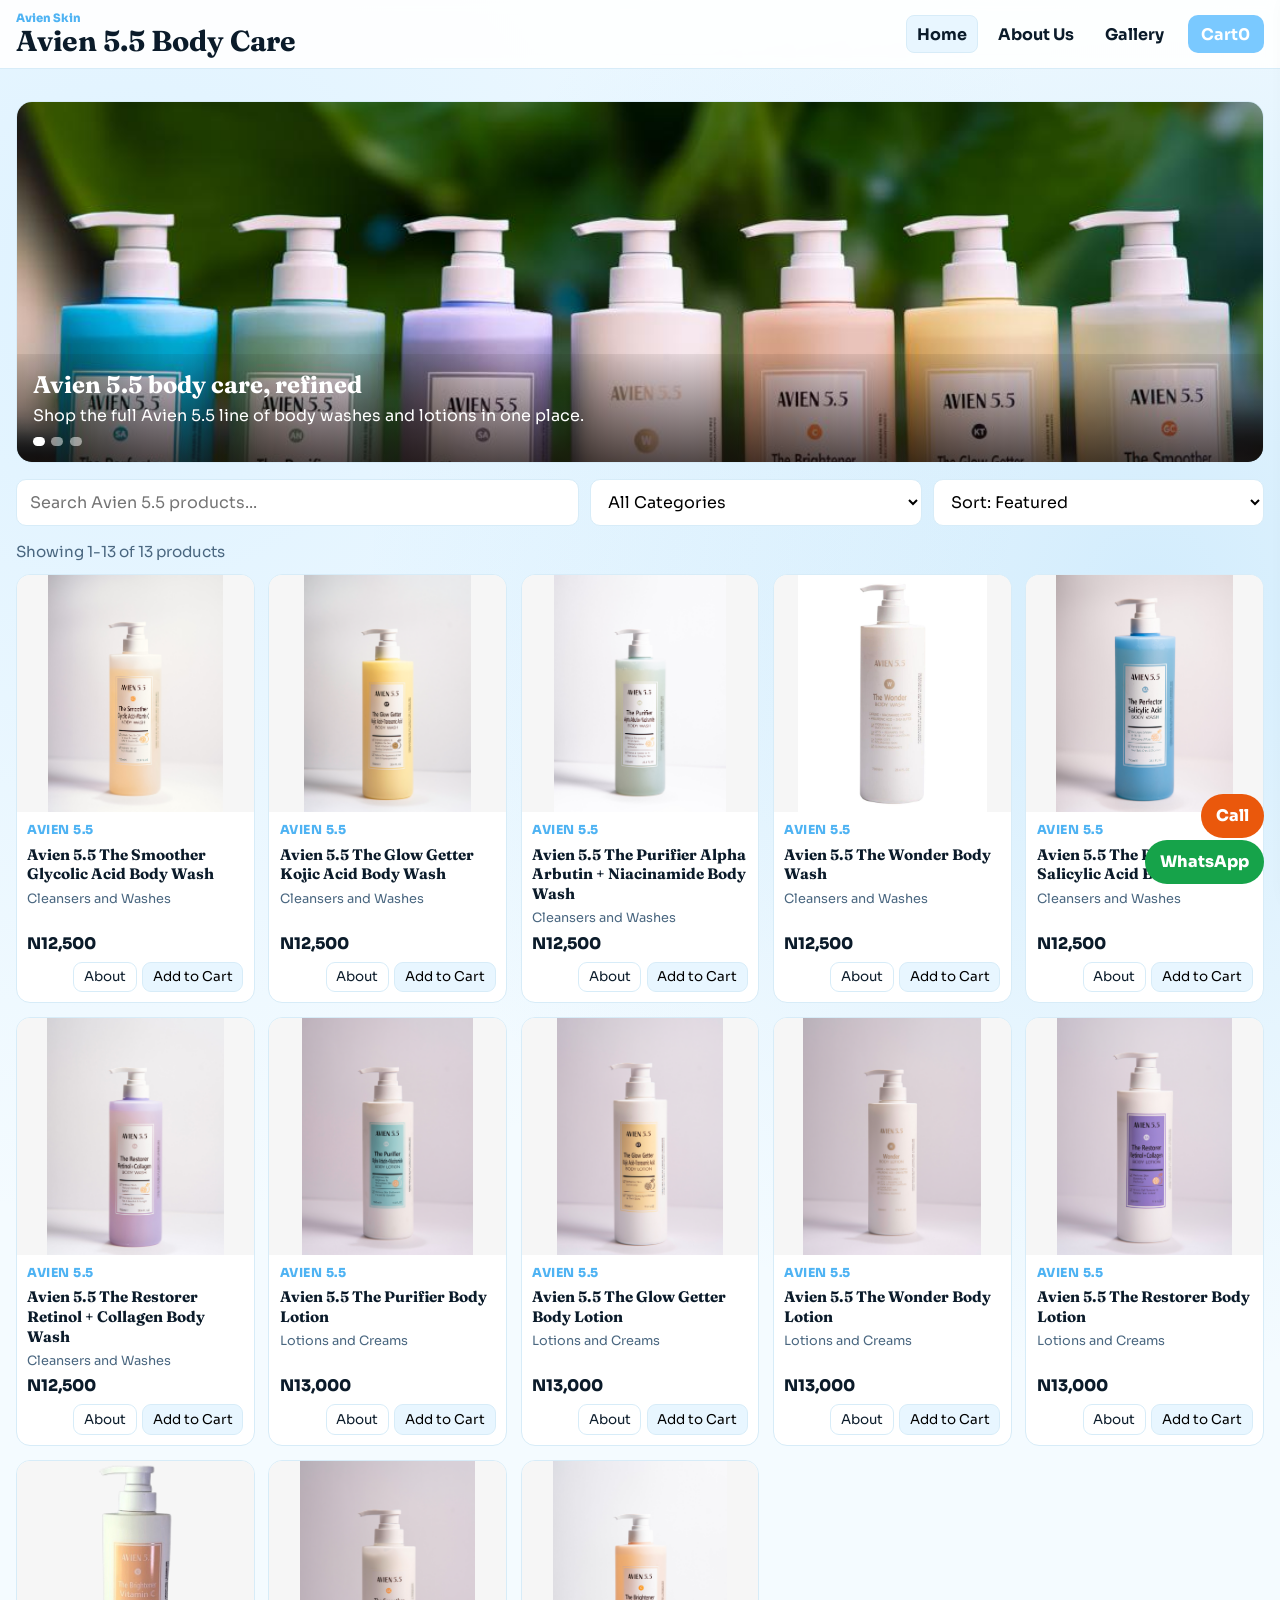
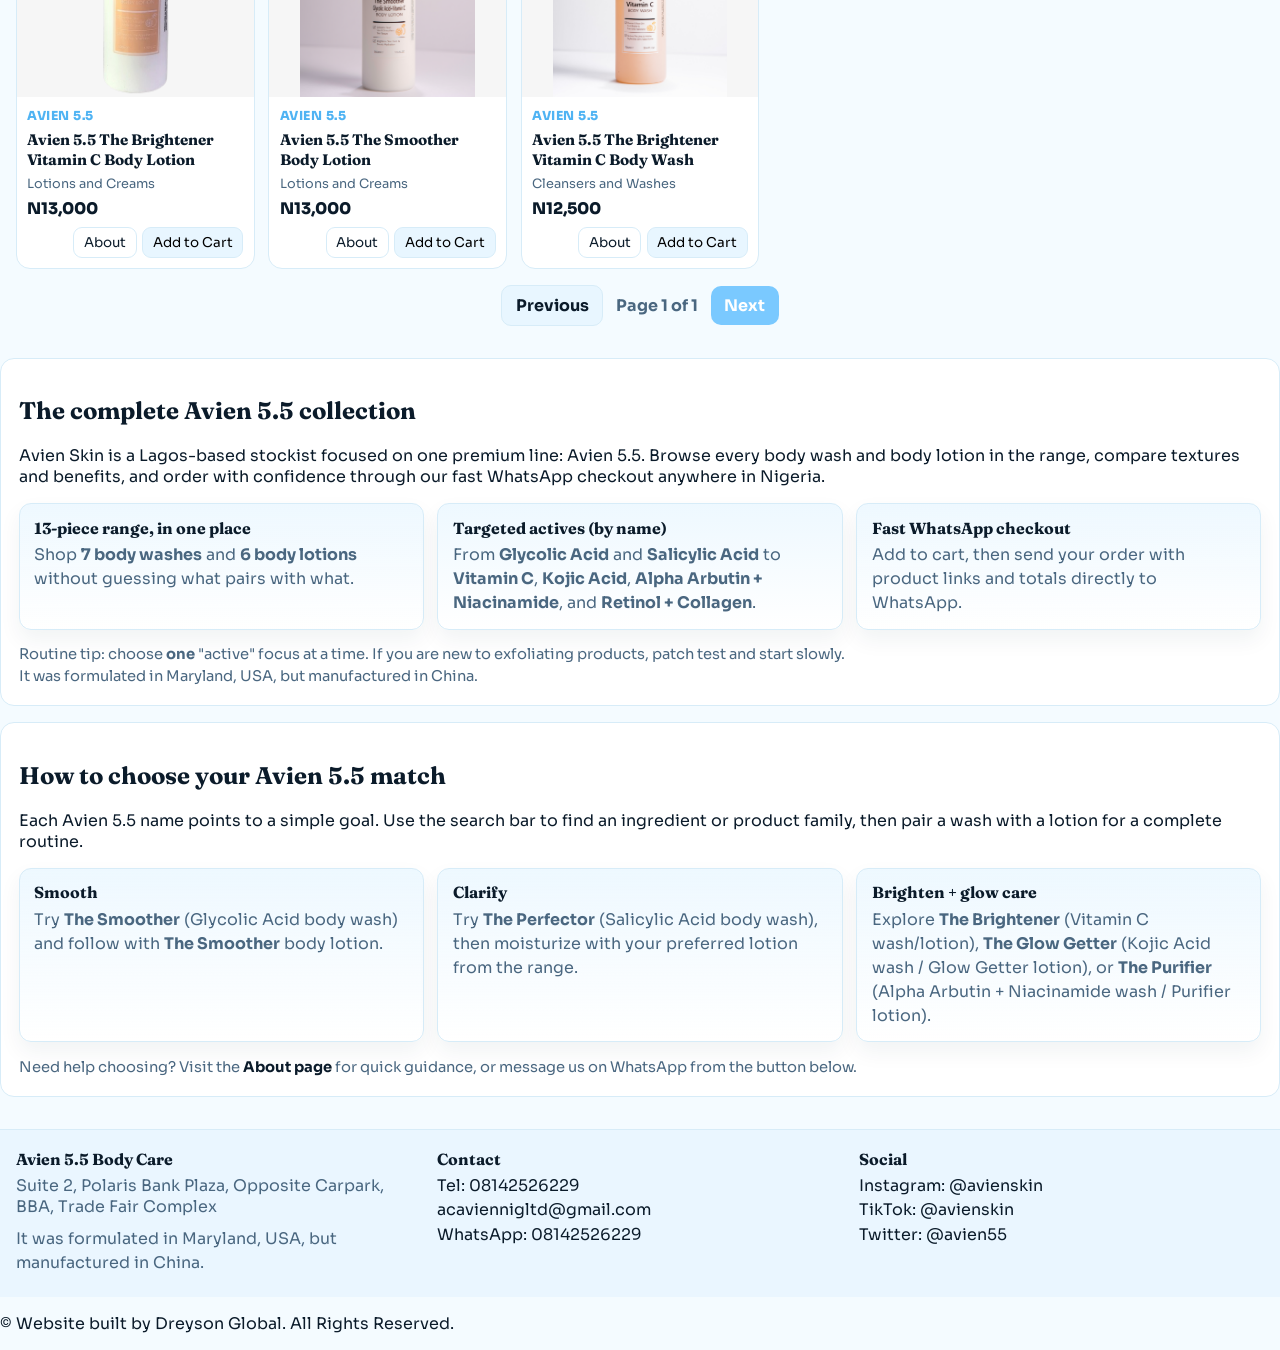
==== commit b4b9fafe: "Initial commit28" ====
--- a/index.html
+++ b/index.html
@@ -295,7 +295,33 @@
       </select>
     </section>
 
-    <section class="about-card" aria-label="Avien Skin overview">
+    
+
+    <section>
+      <p id="result-count" class="result-count"></p>
+      <div id="product-grid" class="product-grid"></div>
+      <div id="pagination" class="pagination" aria-label="Product navigation">
+        <button id="prev-page" class="btn btn-clear" type="button">Previous</button>
+        <span id="page-label" class="page-label">Page 1</span>
+        <button id="next-page" class="btn btn-checkout" type="button">Next</button>
+      </div>
+    </section>
+  </main>
+
+  <aside id="cart-panel" class="cart-panel" aria-hidden="true">
+    <div class="cart-head">
+      <h3>Your Cart</h3>
+      <button id="cart-close" class="icon-btn" aria-label="Close cart">X</button>
+    </div>
+    <div id="cart-items" class="cart-items"></div>
+    <div class="cart-foot">
+      <p><strong>Total:</strong> <span id="cart-total">N0</span></p>
+      <button id="checkout-btn" class="btn btn-checkout">Proceed to WhatsApp Checkout</button>
+      <button id="clear-cart" class="btn btn-clear">Clear Cart</button>
+    </div>
+  </aside>
+
+  <section class="about-card" aria-label="Avien Skin overview">
       <h2>The complete Avien 5.5 collection</h2>
       <p>
         Avien Skin is a Lagos-based stockist focused on one premium line: Avien 5.5. Browse every body wash and body lotion in the range, compare
@@ -346,30 +372,6 @@
       </p>
     </section>
 
-    <section>
-      <p id="result-count" class="result-count"></p>
-      <div id="product-grid" class="product-grid"></div>
-      <div id="pagination" class="pagination" aria-label="Product navigation">
-        <button id="prev-page" class="btn btn-clear" type="button">Previous</button>
-        <span id="page-label" class="page-label">Page 1</span>
-        <button id="next-page" class="btn btn-checkout" type="button">Next</button>
-      </div>
-    </section>
-  </main>
-
-  <aside id="cart-panel" class="cart-panel" aria-hidden="true">
-    <div class="cart-head">
-      <h3>Your Cart</h3>
-      <button id="cart-close" class="icon-btn" aria-label="Close cart">X</button>
-    </div>
-    <div id="cart-items" class="cart-items"></div>
-    <div class="cart-foot">
-      <p><strong>Total:</strong> <span id="cart-total">N0</span></p>
-      <button id="checkout-btn" class="btn btn-checkout">Proceed to WhatsApp Checkout</button>
-      <button id="clear-cart" class="btn btn-clear">Clear Cart</button>
-    </div>
-  </aside>
-
   <footer class="site-footer">
     <div class="footer-grid">
       <div>
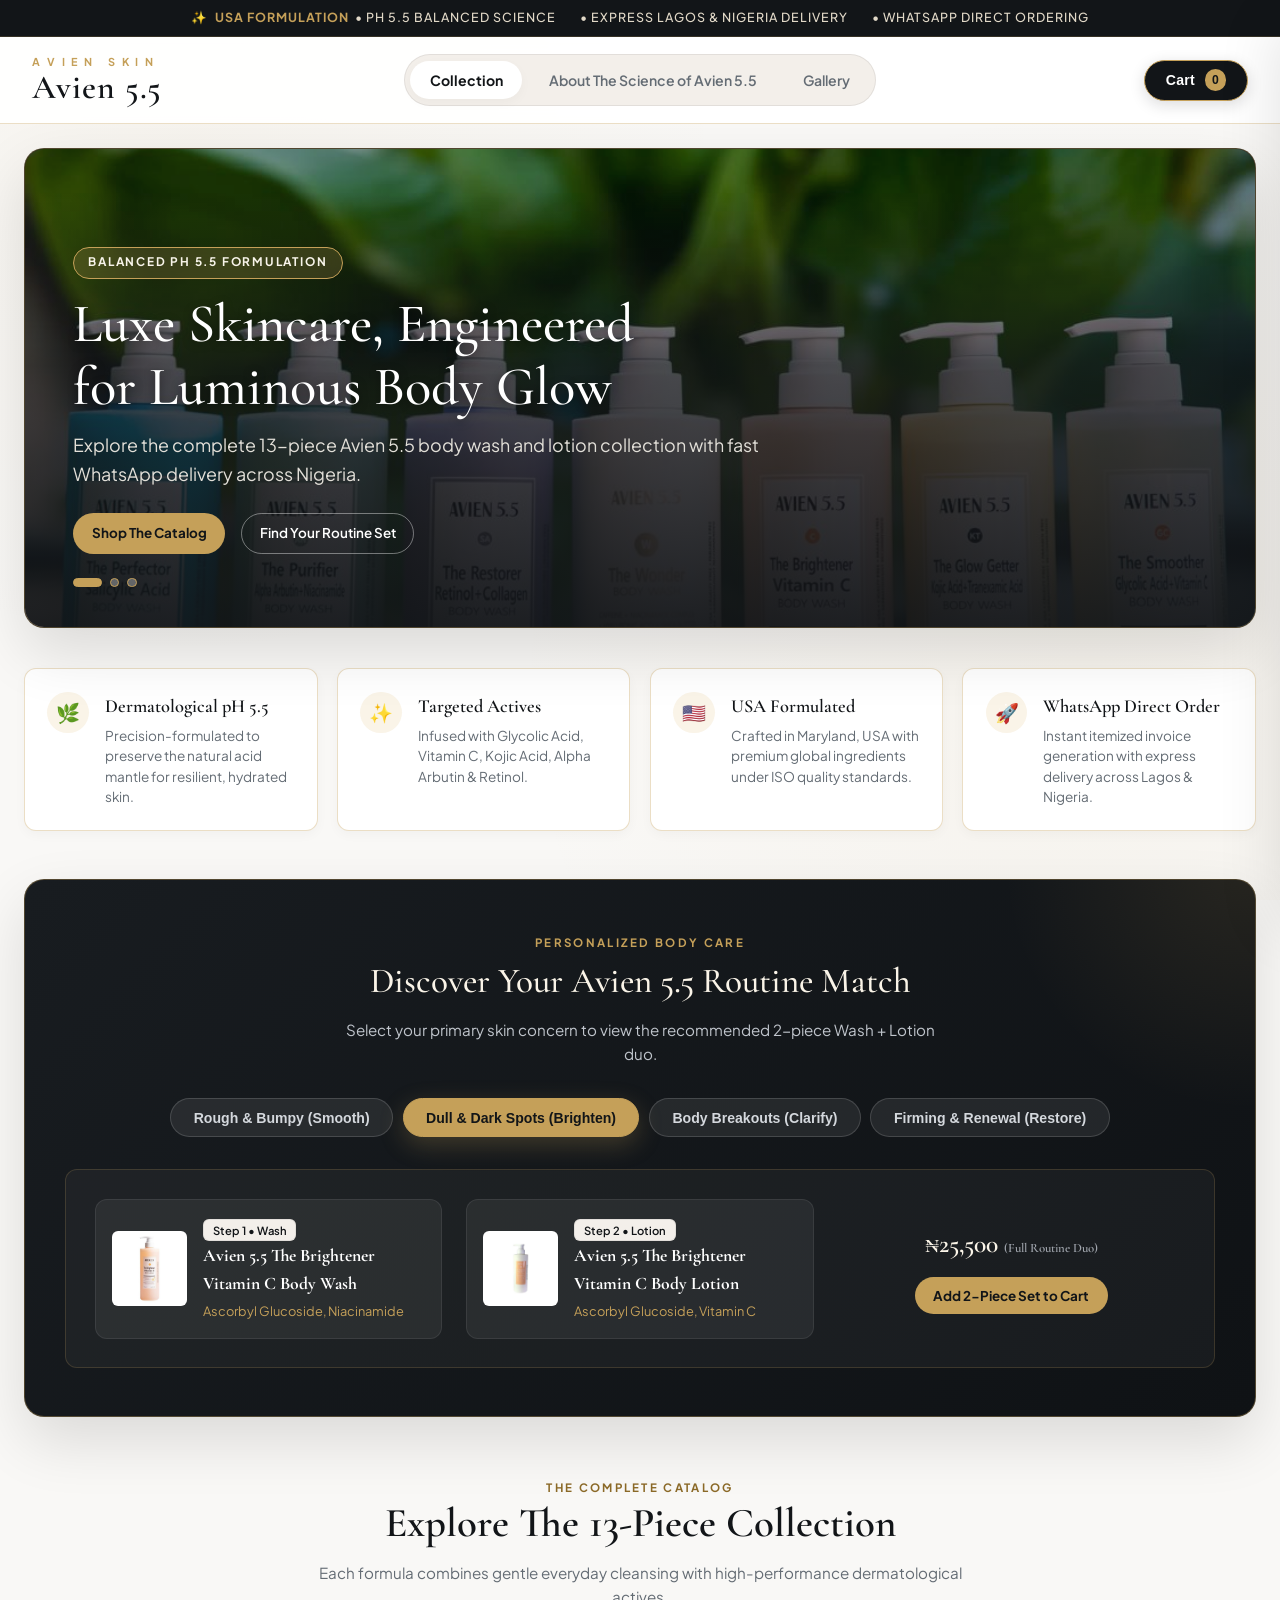
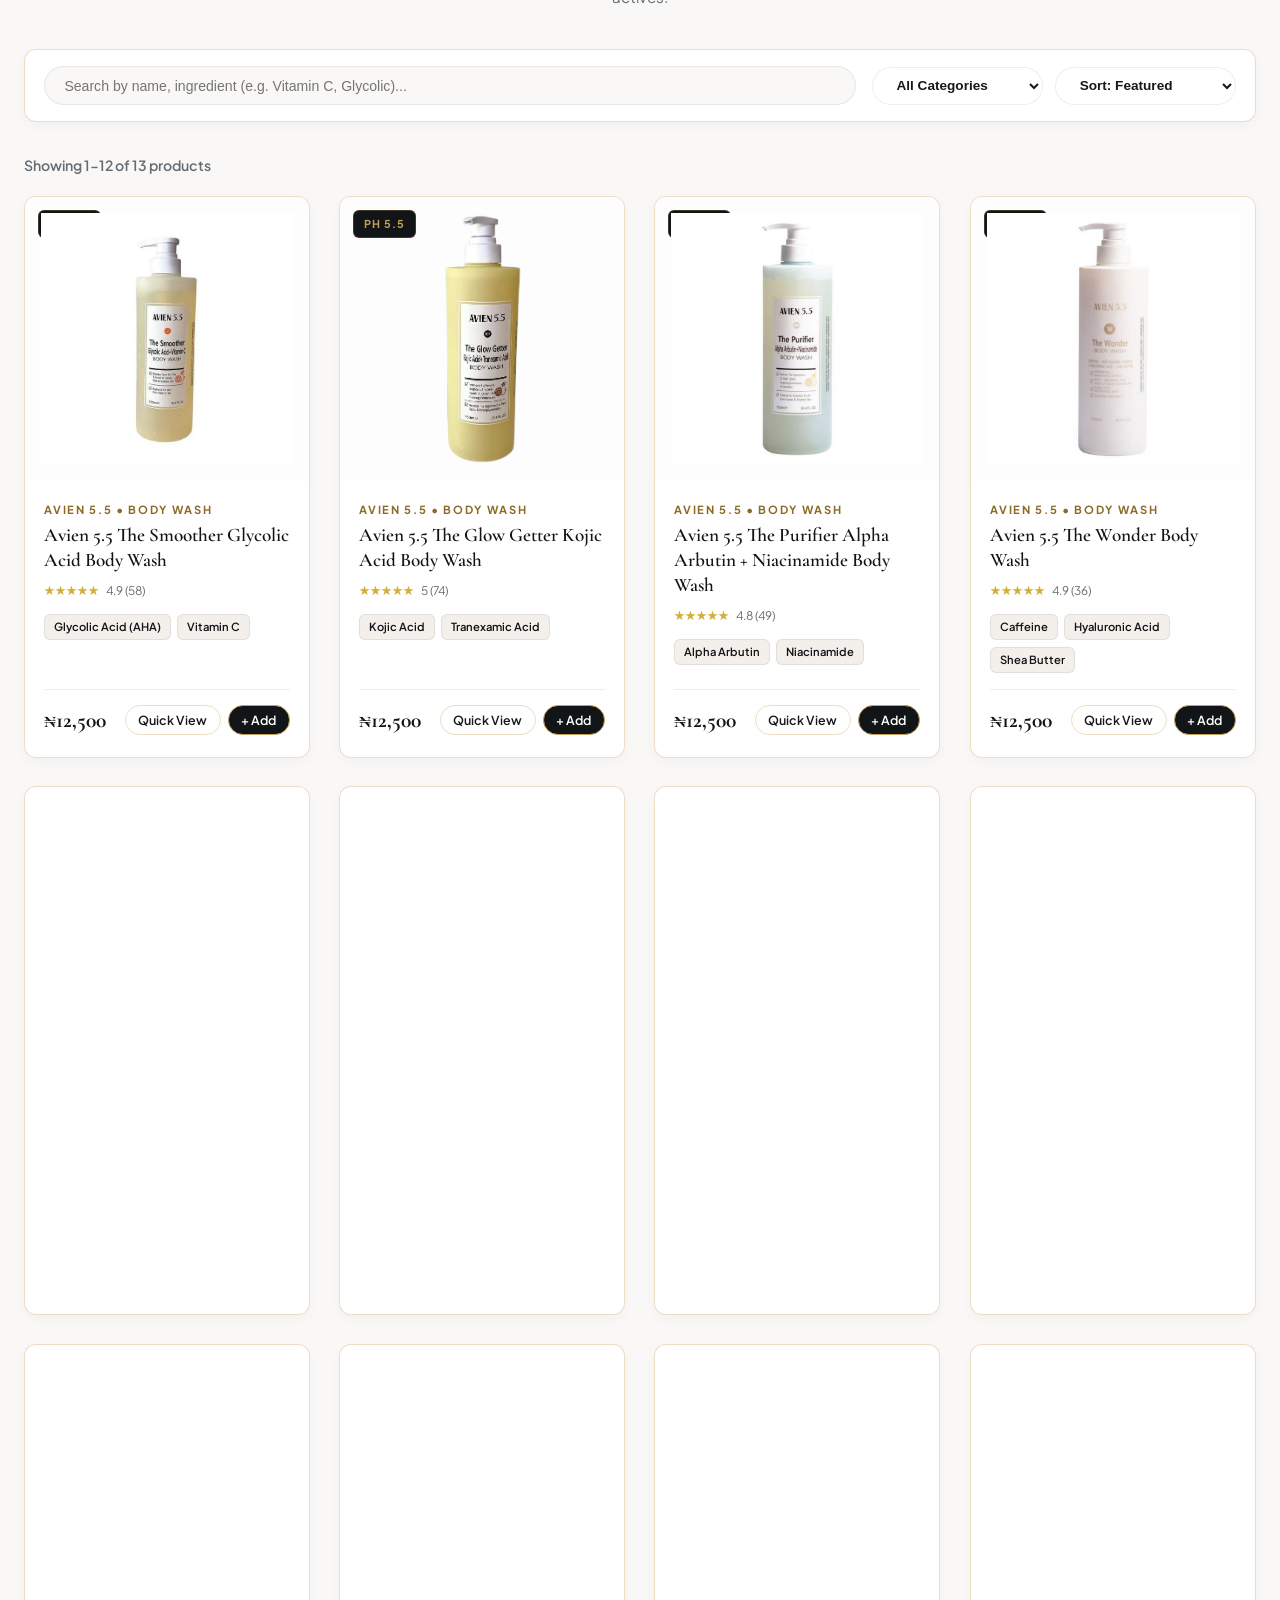
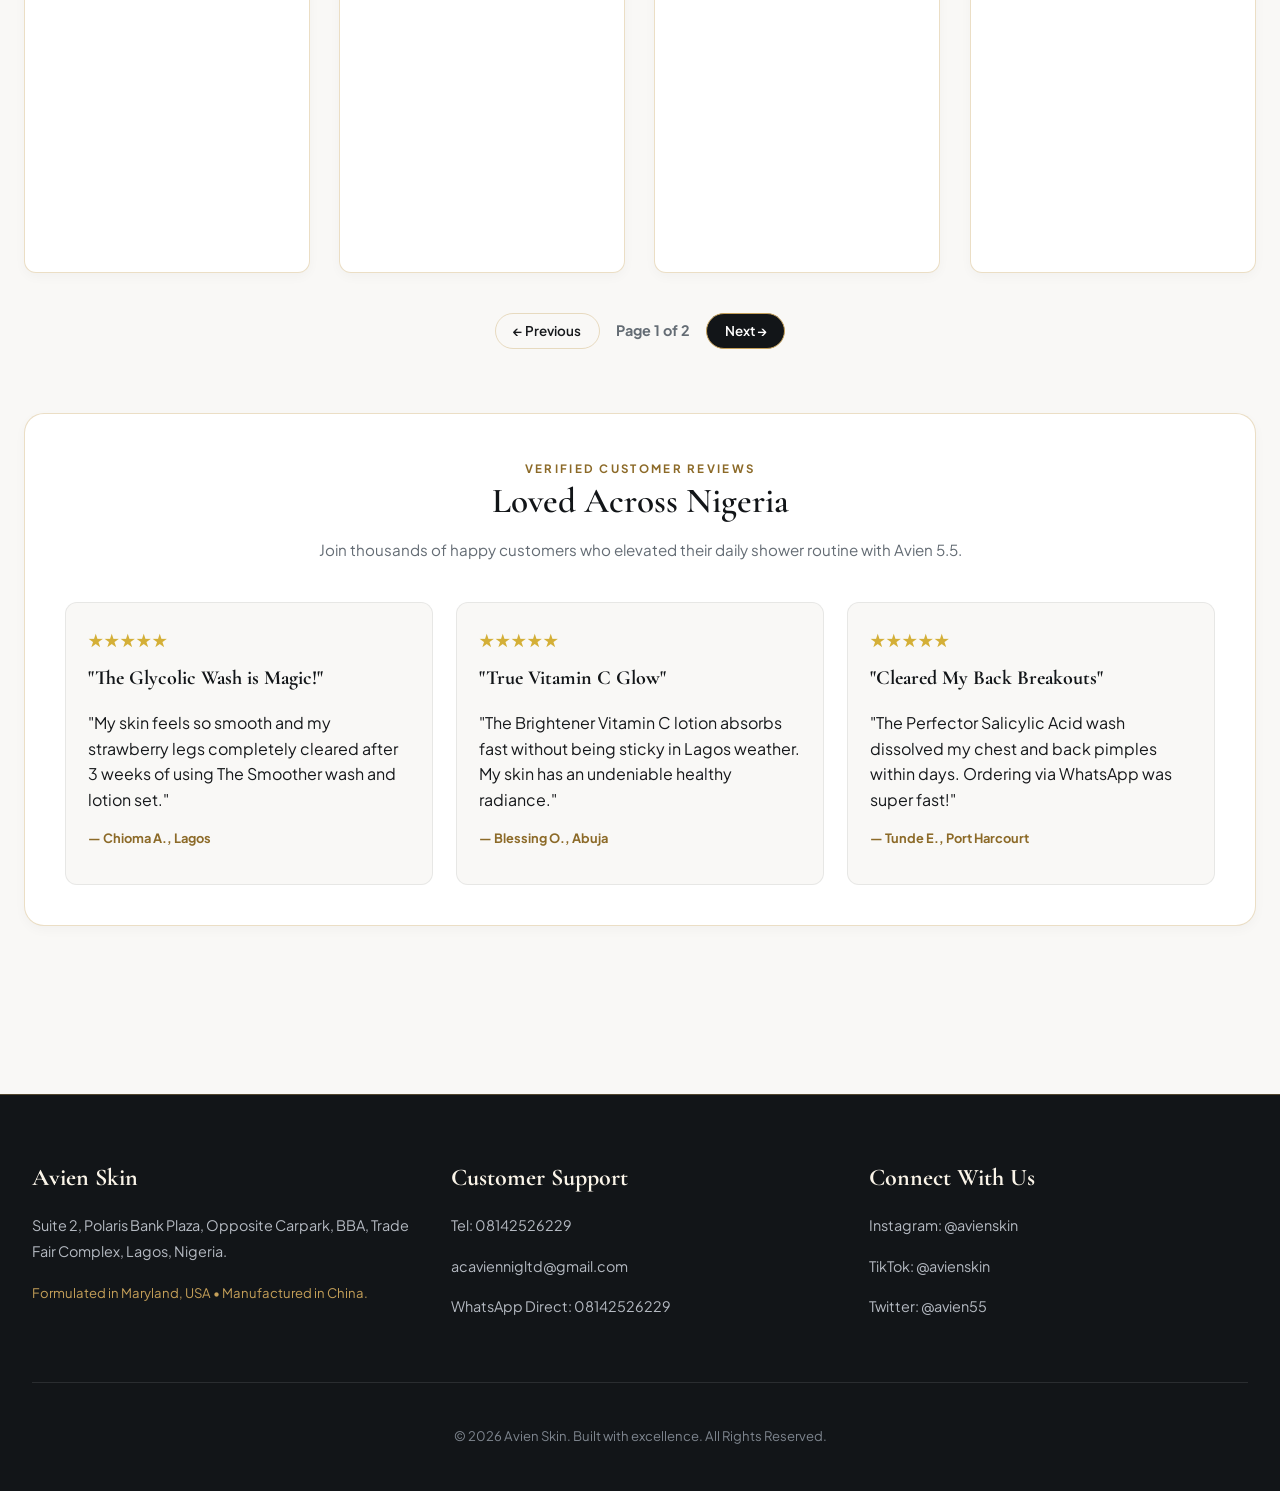
==== commit 97bac0d0: "Initial commit204" ====
--- a/index.html
+++ b/index.html
@@ -3,25 +3,33 @@
 <head>
   <meta charset="UTF-8" />
   <meta name="viewport" content="width=device-width, initial-scale=1.0" />
-  <title>Avien Skin | Avien 5.5 Body Wash & Lotion (Nigeria)</title>
-  <meta name="description" content="Shop the complete Avien 5.5 body wash and body lotion range in Nigeria. Compare all 13 products, read ingredient highlights, and order fast on WhatsApp. It was formulated in Maryland, USA, but manufactured in China." />
-  <meta name="keywords" content="Avien Skin, Avien 5.5, Avien 5.5 Nigeria, Avien 5.5 distributor, body wash, body lotion, skincare, Lagos, Nigeria" />
+  <title>Avien Skin | Avien 5.5 Body Wash & Lotion Collection (Nigeria)</title>
+  <meta name="description" content="Shop the complete luxury Avien 5.5 body wash and body lotion collection in Nigeria. Formulated in Maryland, USA with dermatological actives (Glycolic Acid, Vitamin C, Kojic Acid, Salicylic Acid, Retinol). Fast WhatsApp checkout." />
+  <meta name="keywords" content="Avien Skin, Avien 5.5, Avien 5.5 Nigeria, Avien 5.5 body wash, Avien 5.5 body lotion, skincare Nigeria, Lagos skincare, Glycolic acid body wash, Vitamin C lotion" />
   <meta name="robots" content="index, follow, max-image-preview:large, max-snippet:-1, max-video-preview:-1" />
   <link rel="canonical" href="https://avienskin.com.ng/" />
+  
+  <!-- OpenGraph / Facebook -->
   <meta property="og:type" content="website" />
   <meta property="og:site_name" content="Avien Skin" />
-  <meta property="og:title" content="Avien Skin | Avien 5.5 Body Wash & Lotion (Nigeria)" />
-  <meta property="og:description" content="Shop the complete Avien 5.5 body wash and body lotion range in Nigeria with fast WhatsApp checkout." />
+  <meta property="og:title" content="Avien Skin | Avien 5.5 Body Wash & Lotion Collection (Nigeria)" />
+  <meta property="og:description" content="Shop the complete luxury Avien 5.5 body care range in Nigeria with fast WhatsApp express delivery." />
   <meta property="og:url" content="https://avienskin.com.ng/" />
   <meta property="og:image" content="https://avienskin.com.ng/images/hero1.jpg" />
+  
+  <!-- Twitter -->
   <meta name="twitter:card" content="summary_large_image" />
-  <meta name="twitter:title" content="Avien Skin | Avien 5.5 Body Wash & Lotion (Nigeria)" />
-  <meta name="twitter:description" content="Shop the complete Avien 5.5 body wash and body lotion range in Nigeria with fast WhatsApp checkout." />
+  <meta name="twitter:title" content="Avien Skin | Avien 5.5 Body Wash & Lotion Collection (Nigeria)" />
+  <meta name="twitter:description" content="Shop the complete luxury Avien 5.5 body care range in Nigeria with fast WhatsApp express delivery." />
   <meta name="twitter:image" content="https://avienskin.com.ng/images/hero1.jpg" />
+
+  <!-- Fonts & Styling -->
   <link rel="preconnect" href="https://fonts.googleapis.com" />
   <link rel="preconnect" href="https://fonts.gstatic.com" crossorigin />
-  <link href="https://fonts.googleapis.com/css2?family=Fraunces:wght@500;600;700&family=Sora:wght@400;500;600;700&display=swap" rel="stylesheet" />
+  <link href="https://fonts.googleapis.com/css2?family=Cormorant+Garamond:ital,wght@0,400;0,500;0,600;0,700;1,400&family=Plus+Jakarta+Sans:wght@300;400;500;600;700&display=swap" rel="stylesheet" />
   <link rel="stylesheet" href="style.css" />
+
+  <!-- Structured Data JSON-LD -->
   <script type="application/ld+json">
     {
       "@context": "https://schema.org",
@@ -29,7 +37,7 @@
       "name": "Avien Skin",
       "url": "https://avienskin.com.ng/",
       "image": "https://avienskin.com.ng/images/hero1.jpg",
-      "description": "Home of the complete Avien 5.5 body wash and lotion collection.",
+      "description": "Home of the complete Avien 5.5 pH-balanced body wash and body lotion collection in Nigeria.",
       "telephone": "+2348142526229",
       "email": "acaviennigltd@gmail.com",
       "address": {
@@ -40,391 +48,279 @@
         "addressCountry": "NG"
       },
       "sameAs": [
-        "https://instagram.com/acaviennglltd",
+        "https://instagram.com/avienskin",
         "https://wa.me/2348142526229"
-      ],
-      "areaServed": [
-        {
-          "@type": "City",
-          "name": "Lagos"
-        },
-        {
-          "@type": "Country",
-          "name": "Nigeria"
-        }
-      ]
-    }
-  </script>
-  <script type="application/ld+json">
-    {
-      "@context": "https://schema.org",
-      "@type": "WebSite",
-      "name": "Avien Skin",
-      "url": "https://avienskin.com.ng/",
-      "potentialAction": {
-        "@type": "SearchAction",
-        "target": "https://avienskin.com.ng/?q={search_term_string}",
-        "query-input": "required name=search_term_string"
-      }
-    }
-  </script>
-  <script type="application/ld+json">
-    {
-      "@context": "https://schema.org",
-      "@type": "ItemList",
-      "name": "Avien 5.5 Body Care Products",
-      "itemListOrder": "https://schema.org/ItemListOrderAscending",
-      "numberOfItems": 13,
-      "itemListElement": [
-        {
-          "@type": "ListItem",
-          "position": 1,
-          "item": {
-            "@type": "Product",
-            "name": "Avien 5.5 The Smoother Glycolic Acid Body Wash",
-            "brand": { "@type": "Brand", "name": "Avien 5.5" },
-            "description": "Smoothing body wash with Glycolic Acid (AHA) ingredient highlight.",
-            "url": "https://avienskin.com.ng/about.html#product-1",
-            "offers": { "@type": "Offer", "price": "10500", "priceCurrency": "NGN", "availability": "https://schema.org/InStock", "url": "https://avienskin.com.ng/" }
-          }
-        },
-        {
-          "@type": "ListItem",
-          "position": 2,
-          "item": {
-            "@type": "Product",
-            "name": "Avien 5.5 The Glow Getter Kojic Acid Body Wash",
-            "brand": { "@type": "Brand", "name": "Avien 5.5" },
-            "description": "Glow care body wash with Kojic Acid ingredient highlight.",
-            "url": "https://avienskin.com.ng/about.html#product-2",
-            "offers": { "@type": "Offer", "price": "10500", "priceCurrency": "NGN", "availability": "https://schema.org/InStock", "url": "https://avienskin.com.ng/" }
-          }
-        },
-        {
-          "@type": "ListItem",
-          "position": 3,
-          "item": {
-            "@type": "Product",
-            "name": "Avien 5.5 The Purifier Alpha Arbutin + Niacinamide Body Wash",
-            "brand": { "@type": "Brand", "name": "Avien 5.5" },
-            "description": "Body wash with Alpha Arbutin + Niacinamide ingredient highlight.",
-            "url": "https://avienskin.com.ng/about.html#product-3",
-            "offers": { "@type": "Offer", "price": "10500", "priceCurrency": "NGN", "availability": "https://schema.org/InStock", "url": "https://avienskin.com.ng/" }
-          }
-        },
-        {
-          "@type": "ListItem",
-          "position": 4,
-          "item": {
-            "@type": "Product",
-            "name": "Avien 5.5 The Wonder Body Wash",
-            "brand": { "@type": "Brand", "name": "Avien 5.5" },
-            "description": "Everyday body wash for a clean, fresh feel.",
-            "url": "https://avienskin.com.ng/about.html#product-4",
-            "offers": { "@type": "Offer", "price": "10500", "priceCurrency": "NGN", "availability": "https://schema.org/InStock", "url": "https://avienskin.com.ng/" }
-          }
-        },
-        {
-          "@type": "ListItem",
-          "position": 5,
-          "item": {
-            "@type": "Product",
-            "name": "Avien 5.5 The Perfector Salicylic Acid Body Wash",
-            "brand": { "@type": "Brand", "name": "Avien 5.5" },
-            "description": "Clarifying body wash with Salicylic Acid (BHA) ingredient highlight.",
-            "url": "https://avienskin.com.ng/about.html#product-5",
-            "offers": { "@type": "Offer", "price": "10500", "priceCurrency": "NGN", "availability": "https://schema.org/InStock", "url": "https://avienskin.com.ng/" }
-          }
-        },
-        {
-          "@type": "ListItem",
-          "position": 6,
-          "item": {
-            "@type": "Product",
-            "name": "Avien 5.5 The Restorer Retinol + Collagen Body Wash",
-            "brand": { "@type": "Brand", "name": "Avien 5.5" },
-            "description": "Renewal-focused body wash with Retinol + Collagen routine highlight.",
-            "url": "https://avienskin.com.ng/about.html#product-6",
-            "offers": { "@type": "Offer", "price": "10500", "priceCurrency": "NGN", "availability": "https://schema.org/InStock", "url": "https://avienskin.com.ng/" }
-          }
-        },
-        {
-          "@type": "ListItem",
-          "position": 7,
-          "item": {
-            "@type": "Product",
-            "name": "Avien 5.5 The Purifier Body Lotion",
-            "brand": { "@type": "Brand", "name": "Avien 5.5" },
-            "description": "Daily body lotion in the Purifier routine family.",
-            "url": "https://avienskin.com.ng/about.html#product-7",
-            "offers": { "@type": "Offer", "price": "11000", "priceCurrency": "NGN", "availability": "https://schema.org/InStock", "url": "https://avienskin.com.ng/" }
-          }
-        },
-        {
-          "@type": "ListItem",
-          "position": 8,
-          "item": {
-            "@type": "Product",
-            "name": "Avien 5.5 The Glow Getter Body Lotion",
-            "brand": { "@type": "Brand", "name": "Avien 5.5" },
-            "description": "Daily body lotion in the Glow Getter routine family.",
-            "url": "https://avienskin.com.ng/about.html#product-8",
-            "offers": { "@type": "Offer", "price": "11000", "priceCurrency": "NGN", "availability": "https://schema.org/InStock", "url": "https://avienskin.com.ng/" }
-          }
-        },
-        {
-          "@type": "ListItem",
-          "position": 9,
-          "item": {
-            "@type": "Product",
-            "name": "Avien 5.5 The Wonder Body Lotion",
-            "brand": { "@type": "Brand", "name": "Avien 5.5" },
-            "description": "Comforting everyday body lotion for soft skin.",
-            "url": "https://avienskin.com.ng/about.html#product-9",
-            "offers": { "@type": "Offer", "price": "11000", "priceCurrency": "NGN", "availability": "https://schema.org/InStock", "url": "https://avienskin.com.ng/" }
-          }
-        },
-        {
-          "@type": "ListItem",
-          "position": 10,
-          "item": {
-            "@type": "Product",
-            "name": "Avien 5.5 The Restorer Body Lotion",
-            "brand": { "@type": "Brand", "name": "Avien 5.5" },
-            "description": "Body lotion in the Restorer routine family.",
-            "url": "https://avienskin.com.ng/about.html#product-10",
-            "offers": { "@type": "Offer", "price": "11000", "priceCurrency": "NGN", "availability": "https://schema.org/InStock", "url": "https://avienskin.com.ng/" }
-          }
-        },
-        {
-          "@type": "ListItem",
-          "position": 11,
-          "item": {
-            "@type": "Product",
-            "name": "Avien 5.5 The Brightener Vitamin C Body Lotion",
-            "brand": { "@type": "Brand", "name": "Avien 5.5" },
-            "description": "Brightening body lotion with Vitamin C ingredient highlight.",
-            "url": "https://avienskin.com.ng/about.html#product-11",
-            "offers": { "@type": "Offer", "price": "11000", "priceCurrency": "NGN", "availability": "https://schema.org/InStock", "url": "https://avienskin.com.ng/" }
-          }
-        },
-        {
-          "@type": "ListItem",
-          "position": 12,
-          "item": {
-            "@type": "Product",
-            "name": "Avien 5.5 The Smoother Body Lotion",
-            "brand": { "@type": "Brand", "name": "Avien 5.5" },
-            "description": "Body lotion in the Smoother routine family for daily softening.",
-            "url": "https://avienskin.com.ng/about.html#product-12",
-            "offers": { "@type": "Offer", "price": "11000", "priceCurrency": "NGN", "availability": "https://schema.org/InStock", "url": "https://avienskin.com.ng/" }
-          }
-        },
-        {
-          "@type": "ListItem",
-          "position": 13,
-          "item": {
-            "@type": "Product",
-            "name": "Avien 5.5 The Brightener Vitamin C Body Wash",
-            "brand": { "@type": "Brand", "name": "Avien 5.5" },
-            "description": "Brightening body wash with Vitamin C ingredient highlight.",
-            "url": "https://avienskin.com.ng/about.html#product-13",
-            "offers": { "@type": "Offer", "price": "10500", "priceCurrency": "NGN", "availability": "https://schema.org/InStock", "url": "https://avienskin.com.ng/" }
-          }
-        }
-      ]
-    }
-  </script>
-  <script type="application/ld+json">
-    {
-      "@context": "https://schema.org",
-      "@type": "FAQPage",
-      "mainEntity": [
-        {
-          "@type": "Question",
-          "name": "Where was Avien 5.5 made?",
-          "acceptedAnswer": {
-            "@type": "Answer",
-            "text": "It was formulated in Maryland, USA, but manufactured in China."
-          }
-        }
       ]
     }
   </script>
 </head>
 <body>
+
+  <!-- Top Announcement Ribbon -->
+  <div class="top-ribbon">
+    <span>✨ <strong class="gold-badge">USA FORMULATION</strong> • pH 5.5 BALANCED SCIENCE</span>
+    <span class="desktop-only">• EXPRESS LAGOS & NIGERIA DELIVERY</span>
+    <span>• WHATSAPP DIRECT ORDERING</span>
+  </div>
+
+  <!-- Header & Navigation -->
   <header class="topbar">
-    <div class="brand-wrap">
-      <p class="eyebrow">Avien Skin</p>
-      <h1>Avien 5.5 Body Care</h1>
-    </div>
-
-    <nav class="main-nav" aria-label="Main">
-      <a class="nav-link active" href="index.html">Home</a>
-      <a class="nav-link" href="about.html">About Us</a>
+    <a href="index.html" class="brand-wrap" aria-label="Avien Skin Home">
+      <span class="eyebrow">A V I E N &nbsp; S K I N</span>
+      <h1>Avien 5.5</h1>
+    </a>
+
+    <nav class="main-nav" aria-label="Main Navigation">
+      <a class="nav-link active" href="index.html">Collection</a>
+      <a class="nav-link" href="about.html">About The Science of Avien 5.5</a>
       <a class="nav-link" href="gallery.html">Gallery</a>
     </nav>
 
-    <button id="cart-toggle" class="cart-toggle" aria-label="Open cart">
-      Cart <span id="cart-count">0</span>
-    </button>
+    <div class="header-actions">
+      <button id="cart-toggle" class="cart-toggle" aria-label="View Shopping Bag">
+        <span>Cart</span>
+        <span id="cart-count" class="cart-badge">0</span>
+      </button>
+    </div>
   </header>
 
+  <!-- Main Application Body -->
   <main>
-    <section class="hero hero-slider">
+
+    <!-- Editorial Hero Carousel -->
+    <section class="hero hero-slider" aria-label="Featured Collection Banner">
       <div class="hero-media">
-        <img id="hero-image" src="" alt="Featured skincare product" />
+        <img id="hero-image" src="images/hero1.jpg" alt="Avien 5.5 Luxury Body Care Range" fetchpriority="high" decoding="async" />
       </div>
       <div class="hero-overlay">
-        <h2 id="hero-title">Avien 5.5 body care, curated</h2>
-        <p id="hero-caption">Explore the full 13-piece Avien 5.5 collection and check out in seconds via WhatsApp.</p>
-        <div id="hero-dots" class="hero-dots" aria-label="Hero slider indicators"></div>
-      </div>
-    </section>
-
-    <section class="controls">
-      <input id="search" type="search" placeholder="Search Avien 5.5 products..." />
-      <select id="category-filter">
-        <option value="all">All Categories</option>
-      </select>
-      <select id="sort-filter">
-        <option value="featured">Sort: Featured</option>
-        <option value="price-asc">Price: Low to High</option>
-        <option value="price-desc">Price: High to Low</option>
-        <option value="name-asc">Name: A-Z</option>
-      </select>
-    </section>
-
-    
-
+        <span class="hero-tag">BALANCED pH 5.5 FORMULATION</span>
+        <h2 id="hero-title">Luxe Skincare, Engineered for Luminous Body Glow</h2>
+        <p id="hero-caption">Explore the complete 13-piece Avien 5.5 body wash and lotion collection with fast WhatsApp delivery across Nigeria.</p>
+        <div class="hero-actions">
+          <a href="#catalog" class="btn btn-gold">Shop The Catalog</a>
+          <a href="#routine-finder" class="btn btn-outline" style="color:#FFF; border-color:rgba(255,255,255,0.4);">Find Your Routine Set</a>
+        </div>
+        <div id="hero-dots" class="hero-dots" aria-label="Hero Carousel Indicators"></div>
+      </div>
+    </section>
+
+    <!-- Key Value Highlights Banner -->
+    <section class="features-banner" aria-label="Brand Guarantees">
+      <div class="feature-box">
+        <div class="feature-icon">🌿</div>
+        <div class="feature-content">
+          <h4>Dermatological pH 5.5</h4>
+          <p>Precision-formulated to preserve the natural acid mantle for resilient, hydrated skin.</p>
+        </div>
+      </div>
+      <div class="feature-box">
+        <div class="feature-icon">✨</div>
+        <div class="feature-content">
+          <h4>Targeted Actives</h4>
+          <p>Infused with Glycolic Acid, Vitamin C, Kojic Acid, Alpha Arbutin & Retinol.</p>
+        </div>
+      </div>
+      <div class="feature-box">
+        <div class="feature-icon">🇺🇸</div>
+        <div class="feature-content">
+          <h4>USA Formulated</h4>
+          <p>Crafted in Maryland, USA with premium global ingredients under ISO quality standards.</p>
+        </div>
+      </div>
+      <div class="feature-box">
+        <div class="feature-icon">🚀</div>
+        <div class="feature-content">
+          <h4>WhatsApp Direct Order</h4>
+          <p>Instant itemized invoice generation with express delivery across Lagos & Nigeria.</p>
+        </div>
+      </div>
+    </section>
+
+    <!-- Interactive Skin Routine Finder Widget -->
+    <section id="routine-finder" class="routine-builder" aria-label="Routine Matcher">
+      <div class="routine-header">
+        <span class="section-subtitle" style="color:var(--gold);">PERSONALIZED BODY CARE</span>
+        <h3>Discover Your Avien 5.5 Routine Match</h3>
+        <p>Select your primary skin concern to view the recommended 2-piece Wash + Lotion duo.</p>
+      </div>
+
+      <div id="routine-tabs" class="routine-tabs" role="tablist">
+        <button class="routine-tab" data-routine="smooth" role="tab">Rough & Bumpy (Smooth)</button>
+        <button class="routine-tab active" data-routine="brighten" role="tab">Dull & Dark Spots (Brighten)</button>
+        <button class="routine-tab" data-routine="clarify" role="tab">Body Breakouts (Clarify)</button>
+        <button class="routine-tab" data-routine="restore" role="tab">Firming & Renewal (Restore)</button>
+      </div>
+
+      <div id="routine-result" class="routine-result" aria-live="polite">
+        <!-- Rendered dynamically by script.js -->
+      </div>
+    </section>
+
+    <!-- Product Catalog Header -->
+    <div id="catalog" class="section-header">
+      <span class="section-subtitle">THE COMPLETE CATALOG</span>
+      <h2 class="section-title">Explore The 13-Piece Collection</h2>
+      <p class="section-desc">Each formula combines gentle everyday cleansing with high-performance dermatological actives.</p>
+    </div>
+
+    <!-- Filter & Search Toolbar -->
+    <section class="controls-bar" aria-label="Catalog Filters">
+      <div class="search-wrap">
+        <input id="search" type="search" placeholder="Search by name, ingredient (e.g. Vitamin C, Glycolic)..." aria-label="Search products" />
+        <button id="search-clear" class="search-clear-btn" aria-label="Clear Search">✕</button>
+      </div>
+      
+      <div class="filter-group">
+        <select id="category-filter" class="filter-select" aria-label="Category Filter">
+          <option value="all">All Categories</option>
+          <option value="Body Wash">Body Washes (7)</option>
+          <option value="Body Lotion">Body Lotions (6)</option>
+        </select>
+        
+        <select id="sort-filter" class="filter-select" aria-label="Sort Products">
+          <option value="featured">Sort: Featured</option>
+          <option value="price-asc">Price: Low to High</option>
+          <option value="price-desc">Price: High to Low</option>
+          <option value="name-asc">Name: A to Z</option>
+        </select>
+      </div>
+    </section>
+
+    <!-- Results Status & Product Grid -->
     <section>
-      <p id="result-count" class="result-count"></p>
-      <div id="product-grid" class="product-grid"></div>
-      <div id="pagination" class="pagination" aria-label="Product navigation">
-        <button id="prev-page" class="btn btn-clear" type="button">Previous</button>
-        <span id="page-label" class="page-label">Page 1</span>
-        <button id="next-page" class="btn btn-checkout" type="button">Next</button>
-      </div>
-    </section>
+      <p id="result-count" class="result-count" aria-live="polite"></p>
+      
+      <div id="product-grid" class="product-grid" aria-live="polite">
+        <!-- Rendered dynamically by script.js -->
+      </div>
+
+      <div id="pagination" class="pagination" aria-label="Catalog Navigation">
+        <button id="prev-page" class="btn btn-outline" type="button">← Previous</button>
+        <span id="page-label" style="font-size:0.9rem; font-weight:700; color:var(--text-muted);">Page 1</span>
+        <button id="next-page" class="btn btn-primary" type="button">Next →</button>
+      </div>
+    </section>
+
+    <!-- Customer Reviews & Social Proof Section -->
+    <section class="about-card" style="margin-top: 4rem;" aria-label="Customer Reviews">
+      <div class="section-header">
+        <span class="section-subtitle">VERIFIED CUSTOMER REVIEWS</span>
+        <h2 class="section-title">Loved Across Nigeria</h2>
+        <p class="section-desc">Join thousands of happy customers who elevated their daily shower routine with Avien 5.5.</p>
+      </div>
+
+      <div class="about-grid">
+        <article class="mini-card">
+          <div style="color:#D4AF37; font-size:1.1rem; margin-bottom:0.5rem;">★★★★★</div>
+          <h3>"The Glycolic Wash is Magic!"</h3>
+          <p>"My skin feels so smooth and my strawberry legs completely cleared after 3 weeks of using The Smoother wash and lotion set."</p>
+          <p style="font-weight:700; font-size:0.8rem; color:var(--gold-dark); margin-top:0.8rem;">— Chioma A., Lagos</p>
+        </article>
+
+        <article class="mini-card">
+          <div style="color:#D4AF37; font-size:1.1rem; margin-bottom:0.5rem;">★★★★★</div>
+          <h3>"True Vitamin C Glow"</h3>
+          <p>"The Brightener Vitamin C lotion absorbs fast without being sticky in Lagos weather. My skin has an undeniable healthy radiance."</p>
+          <p style="font-weight:700; font-size:0.8rem; color:var(--gold-dark); margin-top:0.8rem;">— Blessing O., Abuja</p>
+        </article>
+
+        <article class="mini-card">
+          <div style="color:#D4AF37; font-size:1.1rem; margin-bottom:0.5rem;">★★★★★</div>
+          <h3>"Cleared My Back Breakouts"</h3>
+          <p>"The Perfector Salicylic Acid wash dissolved my chest and back pimples within days. Ordering via WhatsApp was super fast!"</p>
+          <p style="font-weight:700; font-size:0.8rem; color:var(--gold-dark); margin-top:0.8rem;">— Tunde E., Port Harcourt</p>
+        </article>
+      </div>
+    </section>
+
   </main>
 
-  <aside id="cart-panel" class="cart-panel" aria-hidden="true">
+  <!-- Slide-Over Shopping Cart Drawer & Backdrop -->
+  <div id="cart-backdrop" class="cart-backdrop"></div>
+  <aside id="cart-panel" class="cart-panel" aria-hidden="true" aria-label="Shopping Bag">
     <div class="cart-head">
-      <h3>Your Cart</h3>
-      <button id="cart-close" class="icon-btn" aria-label="Close cart">X</button>
-    </div>
-    <div id="cart-items" class="cart-items"></div>
+      <h3>Your Shopping Bag</h3>
+      <button id="cart-close" class="icon-btn" aria-label="Close Shopping Bag">✕</button>
+    </div>
+
+    <!-- Free Delivery Progress Bar -->
+    <div class="shipping-progress-box">
+      <div id="shipping-progress-text">Add products to calculate free delivery status</div>
+      <div class="progress-bar-track">
+        <div id="shipping-progress-bar" class="progress-bar-fill"></div>
+      </div>
+    </div>
+
+    <div id="cart-items" class="cart-items">
+      <!-- Cart items rendered by script.js -->
+    </div>
+
     <div class="cart-foot">
-      <p><strong>Total:</strong> <span id="cart-total">N0</span></p>
-      <button id="checkout-btn" class="btn btn-checkout">Proceed to WhatsApp Checkout</button>
-      <button id="clear-cart" class="btn btn-clear">Clear Cart</button>
+      <div class="cart-summary-row">
+        <span style="font-size:1rem; font-weight:600; color:var(--text-muted);">Estimated Total:</span>
+        <span id="cart-total" class="cart-total-price">₦0</span>
+      </div>
+      <button id="checkout-btn" class="btn btn-gold" style="width:100%; padding:0.85rem; font-size:1rem;">
+        Proceed to WhatsApp Express Checkout →
+      </button>
+      <button id="clear-cart" class="btn btn-outline btn-sm" style="width:100%; color:var(--text-muted);">Clear Bag</button>
     </div>
   </aside>
 
-  <section class="about-card" aria-label="Avien Skin overview">
-      <h2>The complete Avien 5.5 collection</h2>
-      <p>
-        Avien Skin is a Lagos-based stockist focused on one premium line: Avien 5.5. Browse every body wash and body lotion in the range, compare
-        textures and benefits, and order with confidence through our fast WhatsApp checkout anywhere in Nigeria.
-      </p>
-      <div class="about-grid" role="list" aria-label="Avien 5.5 range highlights">
-        <article class="mini-card" role="listitem">
-          <h3>13-piece range, in one place</h3>
-          <p>Shop <strong>7 body washes</strong> and <strong>6 body lotions</strong> without guessing what pairs with what.</p>
-        </article>
-        <article class="mini-card" role="listitem">
-          <h3>Targeted actives (by name)</h3>
-          <p>From <strong>Glycolic Acid</strong> and <strong>Salicylic Acid</strong> to <strong>Vitamin C</strong>, <strong>Kojic Acid</strong>, <strong>Alpha Arbutin + Niacinamide</strong>, and <strong>Retinol + Collagen</strong>.</p>
-        </article>
-        <article class="mini-card" role="listitem">
-          <h3>Fast WhatsApp checkout</h3>
-          <p>Add to cart, then send your order with product links and totals directly to WhatsApp.</p>
-        </article>
-      </div>
-      <p class="fine-print">
-        Routine tip: choose <strong>one</strong> "active" focus at a time. If you are new to exfoliating products, patch test and start slowly.
-        <br />It was formulated in Maryland, USA, but manufactured in China.
-      </p>
-    </section>
-
-    <section class="about-card" aria-label="How to choose Avien 5.5">
-      <h2>How to choose your Avien 5.5 match</h2>
-      <p>
-        Each Avien 5.5 name points to a simple goal. Use the search bar to find an ingredient or product family, then pair a wash with a lotion for a
-        complete routine.
-      </p>
-      <div class="about-grid" role="list" aria-label="Choosing guide">
-        <article class="mini-card" role="listitem">
-          <h3>Smooth</h3>
-          <p>Try <strong>The Smoother</strong> (Glycolic Acid body wash) and follow with <strong>The Smoother</strong> body lotion.</p>
-        </article>
-        <article class="mini-card" role="listitem">
-          <h3>Clarify</h3>
-          <p>Try <strong>The Perfector</strong> (Salicylic Acid body wash), then moisturize with your preferred lotion from the range.</p>
-        </article>
-        <article class="mini-card" role="listitem">
-          <h3>Brighten + glow care</h3>
-          <p>Explore <strong>The Brightener</strong> (Vitamin C wash/lotion), <strong>The Glow Getter</strong> (Kojic Acid wash / Glow Getter lotion), or <strong>The Purifier</strong> (Alpha Arbutin + Niacinamide wash / Purifier lotion).</p>
-        </article>
-      </div>
-      <p class="fine-print">
-        Need help choosing? Visit the <a href="about.html">About page</a> for quick guidance, or message us on WhatsApp from the button below.
-      </p>
-    </section>
-
+  <!-- Modal Quick View Dialog -->
+  <div id="product-about-modal" class="modal" aria-hidden="true">
+    <div class="modal-backdrop"></div>
+    <div class="modal-dialog" role="dialog" aria-modal="true" aria-labelledby="product-about-title">
+      <div class="modal-head">
+        <h3 id="product-about-title" class="modal-title">Product Details</h3>
+        <button id="product-about-close" class="icon-btn" aria-label="Close Details">✕</button>
+      </div>
+      <div id="product-about-body" class="modal-body">
+        <!-- Rendered dynamically by script.js -->
+      </div>
+    </div>
+  </div>
+
+  <!-- Lightbox Modal -->
+  <div id="lightbox" class="lightbox" aria-hidden="true" role="dialog" aria-label="Image View">
+    <div class="lightbox-inner">
+      <button id="lightbox-close" class="icon-btn" style="position:absolute; top:-40px; right:0; color:#FFF; border-color:#FFF;" aria-label="Close Lightbox">✕</button>
+      <img id="lightbox-image" src="" alt="Expanded View" />
+      <p id="lightbox-caption" class="lightbox-caption"></p>
+    </div>
+  </div>
+
+  <!-- Toast Notification Bar -->
+  <div id="cart-toast" class="cart-toast" role="status" aria-live="polite"></div>
+
+  <!-- Footer Section -->
   <footer class="site-footer">
     <div class="footer-grid">
-      <div>
-        <h3>Avien 5.5 Body Care</h3>
-        <p>Suite 2, Polaris Bank Plaza, Opposite Carpark, BBA, Trade Fair Complex</p>
-        <p class="origin-note">It was formulated in Maryland, USA, but manufactured in China.</p>
-      </div>
-      <div>
-        <h3>Contact</h3>
+      <div class="footer-col">
+        <h3>Avien Skin</h3>
+        <p>Suite 2, Polaris Bank Plaza, Opposite Carpark, BBA, Trade Fair Complex, Lagos, Nigeria.</p>
+        <p style="margin-top:1rem; font-size:0.82rem; color:var(--gold);">Formulated in Maryland, USA • Manufactured in China.</p>
+      </div>
+      
+      <div class="footer-col">
+        <h3>Customer Support</h3>
         <p><a href="tel:08142526229">Tel: 08142526229</a></p>
         <p><a href="mailto:acaviennigltd@gmail.com">acaviennigltd@gmail.com</a></p>
-        <p><a href="https://wa.me/2348142526229" target="_blank" rel="noopener">WhatsApp: 08142526229</a></p>
-      </div>
-      <div>
-        <h3>Social</h3>
+        <p><a href="https://wa.me/2348142526229" target="_blank" rel="noopener">WhatsApp Direct: 08142526229</a></p>
+      </div>
+      
+      <div class="footer-col">
+        <h3>Connect With Us</h3>
         <p><a href="https://instagram.com/avienskin" target="_blank" rel="noopener">Instagram: @avienskin</a></p>
         <p><a href="https://www.tiktok.com/@avienskin" target="_blank" rel="noopener">TikTok: @avienskin</a></p>
         <p><a href="https://twitter.com/avien55" target="_blank" rel="noopener">Twitter: @avien55</a></p>
       </div>
     </div>
-    
+
+    <div class="footer-bottom">
+      <p>&copy; 2026 Avien Skin. Built with excellence. All Rights Reserved.</p>
+    </div>
   </footer>
-  <div  class="footer-bottom">
-            <p>&copy; Website built by Dreyson Global. All Rights Reserved.</p>
-            
-        </div>
-
-  <a class="floating-wa" href="https://wa.me/2348142526229" target="_blank" rel="noopener">WhatsApp</a>
-  <a class="floating-call" href="tel:08142526229">Call</a>
-  <div id="cart-toast" class="cart-toast" role="status" aria-live="polite" aria-atomic="true"></div>
-
-  <div id="product-about-modal" class="modal" aria-hidden="true" role="dialog" aria-modal="true" aria-labelledby="product-about-title">
-    <div class="modal-backdrop" data-modal-close="true"></div>
-    <div class="modal-dialog" role="document">
-      <div class="modal-head">
-        <h2 id="product-about-title" class="modal-title">Product details</h2>
-        <button id="product-about-close" class="icon-btn modal-close" type="button" aria-label="Close product details">X</button>
-      </div>
-      <div id="product-about-body" class="modal-body"></div>
-      <div class="modal-foot">
-        <a id="product-about-learn" class="btn btn-clear" href="about.html">Read full details on About page</a>
-        <button class="btn btn-checkout" type="button" data-modal-close="true">Close</button>
-      </div>
-    </div>
-  </div>
-
-  <div id="lightbox" class="lightbox" aria-hidden="true" role="dialog" aria-label="Product image preview">
-    <div class="lightbox-inner">
-      <button id="lightbox-close" class="lightbox-close" type="button" aria-label="Close preview">Close</button>
-      <img id="lightbox-image" src="" alt="Expanded product image" />
-      <p id="lightbox-caption" class="lightbox-caption"></p>
-    </div>
-  </div>
 
   <script src="script.js"></script>
 </body>
--- a/style.css
+++ b/style.css
@@ -1,321 +1,1099 @@
+@import url('https://fonts.googleapis.com/css2?family=Cormorant+Garamond:ital,wght@0,400;0,500;0,600;0,700;1,400&family=Plus+Jakarta+Sans:wght@300;400;500;600;700&display=swap');
+
 :root {
-  --bg: #f4fbff;
-  --surface: #ffffff;
-  --surface-soft: #e8f6ff;
-  --text: #0b1b2a;
-  --muted: #4a6780;
-  --primary: #7ac9ff;
-  --primary-strong: #4fb3f3;
-  --line: #d7ecf8;
-  --ok: #1e8f5b;
-}
-
-* {
+  --bg: #F9F8F6;
+  --surface: #FFFFFF;
+  --surface-soft: #F3EFEA;
+  --surface-dark: #121518;
+  --text: #16181B;
+  --text-muted: #646C74;
+  --gold: #C5A059;
+  --gold-hover: #B38E46;
+  --gold-dark: #8C6A28;
+  --gold-light: #FAF4E8;
+  --gold-border: rgba(197, 160, 89, 0.25);
+  --line: rgba(0, 0, 0, 0.07);
+  --line-gold: rgba(197, 160, 89, 0.35);
+  
+  --shadow-sm: 0 4px 12px rgba(0, 0, 0, 0.03);
+  --shadow-md: 0 10px 30px rgba(0, 0, 0, 0.06);
+  --shadow-lg: 0 24px 60px rgba(0, 0, 0, 0.12);
+  --shadow-gold: 0 8px 25px rgba(197, 160, 89, 0.25);
+
+  --font-serif: "Cormorant Garamond", Georgia, serif;
+  --font-sans: "Plus Jakarta Sans", system-ui, -apple-system, sans-serif;
+  
+  --radius-sm: 6px;
+  --radius-md: 12px;
+  --radius-lg: 20px;
+  --radius-full: 9999px;
+  
+  --transition-fast: 0.2s cubic-bezier(0.16, 1, 0.3, 1);
+  --transition-normal: 0.35s cubic-bezier(0.16, 1, 0.3, 1);
+}
+
+*, *::before, *::after {
   box-sizing: border-box;
+}
+
+html {
+  scroll-behavior: smooth;
+  font-size: 16px;
 }
 
 body {
   margin: 0;
-  font-family: "Sora", sans-serif;
+  font-family: var(--font-sans);
   color: var(--text);
-  background:
-    radial-gradient(circle at 10% 10%, rgba(122, 201, 255, 0.18) 0, transparent 32%),
-    radial-gradient(circle at 90% 20%, rgba(79, 179, 243, 0.2) 0, transparent 30%),
-    var(--bg);
-}
-
+  background-color: var(--bg);
+  background-image: 
+    radial-gradient(circle at 15% 15%, rgba(197, 160, 89, 0.05) 0, transparent 40%),
+    radial-gradient(circle at 85% 75%, rgba(197, 160, 89, 0.06) 0, transparent 45%);
+  background-attachment: fixed;
+  line-height: 1.6;
+  -webkit-font-smoothing: antialiased;
+  -moz-osx-font-smoothing: grayscale;
+}
+
+::selection {
+  background: var(--gold-light);
+  color: var(--gold-dark);
+}
+
+/* Custom Scrollbar */
+::-webkit-scrollbar {
+  width: 8px;
+}
+::-webkit-scrollbar-track {
+  background: var(--bg);
+}
+::-webkit-scrollbar-thumb {
+  background: rgba(197, 160, 89, 0.4);
+  border-radius: 4px;
+}
+::-webkit-scrollbar-thumb:hover {
+  background: var(--gold);
+}
+
+/* Announce / Top Ribbon Bar */
+.top-ribbon {
+  background: var(--surface-dark);
+  color: #E2D9C8;
+  font-size: 0.78rem;
+  font-weight: 500;
+  letter-spacing: 0.08em;
+  text-transform: uppercase;
+  text-align: center;
+  padding: 0.5rem 1rem;
+  display: flex;
+  align-items: center;
+  justify-content: center;
+  gap: 1.5rem;
+  border-bottom: 1px solid rgba(197, 160, 89, 0.2);
+}
+.top-ribbon span {
+  display: inline-flex;
+  align-items: center;
+  gap: 0.4rem;
+}
+.top-ribbon .gold-badge {
+  color: var(--gold);
+  font-weight: 700;
+}
+
+/* Header & Top Bar Navigation */
 .topbar {
   display: grid;
-  grid-template-columns: 1fr auto auto;
-  grid-template-areas: "brand nav cart";
-  gap: 0.8rem;
-  align-items: center;
-  padding: 0.7rem 1rem;
-  border-bottom: 1px solid var(--line);
-  background: rgba(255, 255, 255, 0.9);
-  backdrop-filter: blur(6px);
+  grid-template-columns: 1fr auto 1fr;
+  align-items: center;
+  padding: 1rem 2rem;
+  background: rgba(255, 255, 255, 0.92);
+  backdrop-filter: blur(16px);
+  -webkit-backdrop-filter: blur(16px);
+  border-bottom: 1px solid var(--line-gold);
   position: sticky;
   top: 0;
-  z-index: 10;
+  z-index: 100;
+  transition: padding var(--transition-normal);
 }
 
 .brand-wrap {
-  grid-area: brand;
+  text-decoration: none;
+  color: var(--text);
+  display: inline-flex;
+  flex-direction: column;
+}
+
+.brand-wrap .eyebrow {
+  margin: 0;
+  font-family: var(--font-sans);
+  font-size: 0.68rem;
+  font-weight: 700;
+  letter-spacing: 0.22em;
+  color: var(--gold);
+  text-transform: uppercase;
 }
 
 .brand-wrap h1 {
   margin: 0;
-  font-family: "Fraunces", serif;
-  font-size: clamp(1.2rem, 2.6vw, 1.8rem);
+  font-family: var(--font-serif);
+  font-size: clamp(1.4rem, 2.8vw, 2.1rem);
+  font-weight: 600;
+  letter-spacing: 0.03em;
   line-height: 1.1;
-}
-
-.eyebrow {
-  margin: 0;
-  color: var(--primary-strong);
-  font-size: 0.72rem;
-  font-weight: 800;
+  color: var(--surface-dark);
 }
 
 .main-nav {
-  grid-area: nav;
   display: inline-flex;
   gap: 0.5rem;
   align-items: center;
+  background: var(--surface-soft);
+  padding: 0.35rem;
+  border-radius: var(--radius-full);
+  border: 1px solid var(--line);
 }
 
 .nav-link {
   text-decoration: none;
+  color: var(--text-muted);
+  font-size: 0.88rem;
+  font-weight: 600;
+  padding: 0.5rem 1.2rem;
+  border-radius: var(--radius-full);
+  transition: all var(--transition-fast);
+}
+
+.nav-link:hover {
   color: var(--text);
+}
+
+.nav-link.active {
+  background: var(--surface);
+  color: var(--surface-dark);
+  box-shadow: var(--shadow-sm);
   font-weight: 700;
-  padding: 0.45rem 0.65rem;
-  border-radius: 8px;
-  border: 1px solid transparent;
-}
-
-.nav-link.active,
-.nav-link:hover {
-  background: var(--surface-soft);
-  border-color: var(--line);
-}
-
+}
+
+.header-actions {
+  justify-self: end;
+  display: inline-flex;
+  align-items: center;
+  gap: 0.8rem;
+}
+
+.search-trigger {
+  background: transparent;
+  border: 1px solid var(--line);
+  border-radius: var(--radius-full);
+  padding: 0.55rem 1rem;
+  font-size: 0.85rem;
+  color: var(--text-muted);
+  cursor: pointer;
+  display: inline-flex;
+  align-items: center;
+  gap: 0.5rem;
+  transition: all var(--transition-fast);
+}
+.search-trigger:hover {
+  border-color: var(--gold);
+  color: var(--text);
+}
+
+.cart-toggle {
+  background: var(--surface-dark);
+  color: #FFFFFF;
+  border: 1px solid var(--gold);
+  border-radius: var(--radius-full);
+  padding: 0.55rem 1.3rem;
+  font-size: 0.88rem;
+  font-weight: 600;
+  letter-spacing: 0.02em;
+  cursor: pointer;
+  display: inline-flex;
+  align-items: center;
+  gap: 0.6rem;
+  transition: all var(--transition-fast);
+  box-shadow: 0 4px 15px rgba(18, 21, 24, 0.15);
+}
+
+.cart-toggle:hover {
+  background: var(--gold);
+  color: var(--surface-dark);
+  border-color: var(--gold-hover);
+  transform: translateY(-1px);
+  box-shadow: var(--shadow-gold);
+}
+
+.cart-badge {
+  background: var(--gold);
+  color: var(--surface-dark);
+  font-size: 0.76rem;
+  font-weight: 800;
+  width: 1.35rem;
+  height: 1.35rem;
+  border-radius: var(--radius-full);
+  display: inline-flex;
+  align-items: center;
+  justify-content: center;
+  transition: transform var(--transition-fast);
+}
+
+.cart-toggle:hover .cart-badge {
+  background: var(--surface-dark);
+  color: var(--gold);
+}
+
+/* Main Content Container */
 main {
-  padding: 1rem;
-  max-width: 1300px;
+  padding: 1.5rem 1.5rem 4rem;
+  max-width: 1380px;
   margin: 0 auto;
 }
 
-.hero {
-  margin: 1rem 0;
-  border-radius: 16px;
-  border: 1px solid var(--line);
-  overflow: hidden;
-}
-
+/* Hero Section Carousel */
 .hero-slider {
   position: relative;
-  min-height: 240px;
+  border-radius: var(--radius-lg);
+  overflow: hidden;
+  box-shadow: var(--shadow-lg);
+  border: 1px solid var(--line-gold);
+  margin-bottom: 2.5rem;
+  background: var(--surface-dark);
+  min-height: 480px;
+  display: flex;
+  align-items: flex-end;
 }
 
 .hero-media {
+  position: absolute;
+  inset: 0;
+  width: 100%;
   height: 100%;
 }
 
 .hero-media img {
   width: 100%;
-  min-height: 240px;
-  max-height: 360px;
+  height: 100%;
   object-fit: cover;
-  display: block;
+  object-position: center;
+  transition: opacity 0.8s ease-in-out, transform 8s ease-out;
+  opacity: 0.85;
+}
+
+.hero-slider:hover .hero-media img {
+  transform: scale(1.03);
 }
 
 .hero-overlay {
-  position: absolute;
-  inset: auto 0 0 0;
-  padding: 1rem;
-  background: linear-gradient(to top, rgba(19, 11, 7, 0.72), rgba(19, 11, 7, 0.08));
-  color: #fff;
+  position: relative;
+  z-index: 2;
+  width: 100%;
+  padding: 3.5rem 3rem 2.5rem;
+  background: linear-gradient(180deg, rgba(18, 21, 24, 0) 0%, rgba(18, 21, 24, 0.72) 40%, rgba(18, 21, 24, 0.94) 100%);
+  color: #FFFFFF;
+}
+
+.hero-tag {
+  display: inline-flex;
+  align-items: center;
+  gap: 0.5rem;
+  background: rgba(197, 160, 89, 0.2);
+  backdrop-filter: blur(8px);
+  border: 1px solid var(--gold);
+  color: #F8F4EA;
+  font-size: 0.74rem;
+  font-weight: 700;
+  letter-spacing: 0.15em;
+  text-transform: uppercase;
+  padding: 0.35rem 0.9rem;
+  border-radius: var(--radius-full);
+  margin-bottom: 0.9rem;
 }
 
 .hero-overlay h2 {
   margin: 0;
-  font-family: "Fraunces", serif;
+  font-family: var(--font-serif);
+  font-size: clamp(2rem, 4.5vw, 3.4rem);
+  font-weight: 500;
+  line-height: 1.15;
+  color: #FFFFFF;
+  max-width: 24ch;
+  text-shadow: 0 2px 10px rgba(0, 0, 0, 0.4);
 }
 
 .hero-overlay p {
-  margin: 0.35rem 0 0;
-  max-width: 65ch;
+  margin: 0.8rem 0 1.5rem;
+  font-size: clamp(0.95rem, 1.4vw, 1.15rem);
+  font-weight: 400;
+  color: #E2DFD8;
+  max-width: 55ch;
+  line-height: 1.6;
+}
+
+.hero-actions {
+  display: flex;
+  align-items: center;
+  gap: 1rem;
+  flex-wrap: wrap;
 }
 
 .hero-dots {
   display: flex;
-  gap: 0.4rem;
-  margin-top: 0.7rem;
+  gap: 0.5rem;
+  margin-top: 1.5rem;
 }
 
 .hero-dot {
-  width: 0.55rem;
-  height: 0.55rem;
-  border-radius: 999px;
-  border: 0;
-  background: rgba(255, 255, 255, 0.5);
+  width: 0.6rem;
+  height: 0.6rem;
+  border-radius: var(--radius-full);
+  border: 1px solid var(--gold);
+  background: rgba(255, 255, 255, 0.3);
+  cursor: pointer;
+  transition: all var(--transition-fast);
+  padding: 0;
 }
 
 .hero-dot.active {
-  background: #fff;
-}
-
-.controls {
+  width: 1.8rem;
+  background: var(--gold);
+}
+
+/* Feature Highlights Grid */
+.features-banner {
   display: grid;
-  grid-template-columns: 1.7fr 1fr 1fr;
-  gap: 0.7rem;
-  margin: 1rem 0;
-}
-
-input,
-select,
-button {
-  font: inherit;
-}
-
-input,
-select {
+  grid-template-columns: repeat(auto-fit, minmax(260px, 1fr));
+  gap: 1.2rem;
+  margin-bottom: 3rem;
+}
+
+.feature-box {
+  background: var(--surface);
+  border: 1px solid var(--line-gold);
+  border-radius: var(--radius-md);
+  padding: 1.4rem;
+  display: flex;
+  align-items: flex-start;
+  gap: 1rem;
+  box-shadow: var(--shadow-sm);
+  transition: transform var(--transition-fast), box-shadow var(--transition-fast);
+}
+
+.feature-box:hover {
+  transform: translateY(-3px);
+  box-shadow: var(--shadow-md);
+  border-color: var(--gold);
+}
+
+.feature-icon {
+  width: 2.6rem;
+  height: 2.6rem;
+  border-radius: var(--radius-full);
+  background: var(--gold-light);
+  color: var(--gold-dark);
+  display: flex;
+  align-items: center;
+  justify-content: center;
+  font-size: 1.2rem;
+  flex-shrink: 0;
+}
+
+.feature-content h4 {
+  margin: 0;
+  font-family: var(--font-serif);
+  font-size: 1.15rem;
+  font-weight: 600;
+  color: var(--surface-dark);
+}
+
+.feature-content p {
+  margin: 0.3rem 0 0;
+  font-size: 0.85rem;
+  color: var(--text-muted);
+  line-height: 1.5;
+}
+
+/* Section Header */
+.section-header {
+  text-align: center;
+  max-width: 680px;
+  margin: 0 auto 2.5rem;
+}
+
+.section-subtitle {
+  font-family: var(--font-sans);
+  font-size: 0.72rem;
+  font-weight: 700;
+  letter-spacing: 0.2em;
+  text-transform: uppercase;
+  color: var(--gold-dark);
+  margin: 0 0 0.4rem;
+}
+
+.section-title {
+  font-family: var(--font-serif);
+  font-size: clamp(1.8rem, 3.2vw, 2.6rem);
+  font-weight: 600;
+  color: var(--surface-dark);
+  margin: 0 0 0.8rem;
+  line-height: 1.2;
+}
+
+.section-desc {
+  font-size: 0.95rem;
+  color: var(--text-muted);
+  margin: 0;
+}
+
+/* Interactive Skin Routine Builder Section */
+.routine-builder {
+  background: linear-gradient(135deg, #181C20 0%, #0F1215 100%);
+  color: #FFFFFF;
+  border-radius: var(--radius-lg);
+  padding: 3rem 2.5rem;
+  margin-bottom: 3.5rem;
+  border: 1px solid var(--line-gold);
+  box-shadow: var(--shadow-lg);
+  position: relative;
+  overflow: hidden;
+}
+
+.routine-builder::before {
+  content: "";
+  position: absolute;
+  top: -50%;
+  right: -20%;
+  width: 500px;
+  height: 500px;
+  background: radial-gradient(circle, rgba(197, 160, 89, 0.12) 0%, transparent 70%);
+  pointer-events: none;
+}
+
+.routine-header {
+  text-align: center;
+  max-width: 600px;
+  margin: 0 auto 2rem;
+}
+
+.routine-header h3 {
+  font-family: var(--font-serif);
+  font-size: 2.2rem;
+  font-weight: 500;
+  color: var(--gold-light);
+  margin: 0 0 0.5rem;
+}
+
+.routine-header p {
+  color: #C0C5CC;
+  font-size: 0.95rem;
+  margin: 0;
+}
+
+.routine-tabs {
+  display: flex;
+  justify-content: center;
+  gap: 0.6rem;
+  flex-wrap: wrap;
+  margin-bottom: 2rem;
+}
+
+.routine-tab {
+  background: rgba(255, 255, 255, 0.08);
+  border: 1px solid rgba(255, 255, 255, 0.15);
+  color: #D4D8DD;
+  font-size: 0.88rem;
+  font-weight: 600;
+  padding: 0.65rem 1.4rem;
+  border-radius: var(--radius-full);
+  cursor: pointer;
+  transition: all var(--transition-fast);
+}
+
+.routine-tab:hover {
+  border-color: var(--gold);
+  color: #FFFFFF;
+}
+
+.routine-tab.active {
+  background: var(--gold);
+  color: var(--surface-dark);
+  border-color: var(--gold);
+  box-shadow: var(--shadow-gold);
+  font-weight: 700;
+}
+
+.routine-result {
+  display: grid;
+  grid-template-columns: repeat(auto-fit, minmax(280px, 1fr));
+  gap: 1.5rem;
+  align-items: center;
+  background: rgba(255, 255, 255, 0.04);
+  border: 1px solid rgba(197, 160, 89, 0.2);
+  border-radius: var(--radius-md);
+  padding: 1.8rem;
+}
+
+.routine-pair-card {
+  display: flex;
+  align-items: center;
+  gap: 1rem;
+  background: rgba(255, 255, 255, 0.06);
+  padding: 1rem;
+  border-radius: var(--radius-md);
+  border: 1px solid rgba(255, 255, 255, 0.08);
+}
+
+.routine-pair-card img {
+  width: 75px;
+  height: 75px;
+  object-fit: contain;
+  border-radius: var(--radius-sm);
+  background: #FFFFFF;
+  padding: 0.2rem;
+}
+
+.routine-pair-info h5 {
+  margin: 0;
+  font-family: var(--font-serif);
+  font-size: 1.1rem;
+  color: #FFFFFF;
+}
+
+.routine-pair-info p {
+  margin: 0.2rem 0 0;
+  font-size: 0.8rem;
+  color: var(--gold);
+}
+
+.routine-action-box {
+  text-align: center;
+  display: flex;
+  flex-direction: column;
+  align-items: center;
+  gap: 0.8rem;
+}
+
+.routine-price-tag {
+  font-family: var(--font-serif);
+  font-size: 1.6rem;
+  color: var(--gold-light);
+  font-weight: 600;
+}
+
+/* Filter Controls Toolbar */
+.controls-bar {
+  background: var(--surface);
+  border: 1px solid var(--line-gold);
+  border-radius: var(--radius-md);
+  padding: 1rem 1.2rem;
+  margin-bottom: 2rem;
+  box-shadow: var(--shadow-sm);
+  display: flex;
+  align-items: center;
+  justify-content: space-between;
+  gap: 1rem;
+  flex-wrap: wrap;
+}
+
+.search-wrap {
+  position: relative;
+  flex: 1 1 300px;
+}
+
+.search-wrap input {
   width: 100%;
   border: 1px solid var(--line);
+  background: var(--bg);
+  border-radius: var(--radius-full);
+  padding: 0.65rem 2.4rem 0.65rem 1.2rem;
+  font-size: 0.88rem;
+  color: var(--text);
+  transition: all var(--transition-fast);
+}
+
+.search-wrap input:focus {
+  outline: none;
+  border-color: var(--gold);
   background: var(--surface);
-  border-radius: 10px;
-  padding: 0.7rem 0.8rem;
-}
-
-.btn,
-.cart-toggle {
+  box-shadow: 0 0 0 3px rgba(197, 160, 89, 0.15);
+}
+
+.search-clear-btn {
+  position: absolute;
+  right: 0.8rem;
+  top: 50%;
+  transform: translateY(-50%);
+  background: transparent;
   border: 0;
-  border-radius: 10px;
-  padding: 0.55rem 0.85rem;
+  color: var(--text-muted);
+  cursor: pointer;
+  font-size: 1.1rem;
+  display: none;
+  padding: 0.2rem;
+}
+
+.search-clear-btn.visible {
+  display: block;
+}
+
+.filter-group {
+  display: flex;
+  align-items: center;
+  gap: 0.8rem;
+  flex-wrap: wrap;
+}
+
+.filter-select {
+  border: 1px solid var(--line);
+  background: var(--surface);
+  border-radius: var(--radius-full);
+  padding: 0.6rem 1.2rem;
+  font-size: 0.85rem;
+  font-weight: 600;
+  color: var(--text);
+  cursor: pointer;
+  transition: border-color var(--transition-fast);
+}
+
+.filter-select:hover, .filter-select:focus {
+  outline: none;
+  border-color: var(--gold);
+}
+
+.result-count {
+  margin: 0 0 1.2rem;
+  font-size: 0.88rem;
+  font-weight: 600;
+  color: var(--text-muted);
+  display: flex;
+  align-items: center;
+  justify-content: space-between;
+}
+
+/* Product Cards Grid */
+.product-grid {
+  display: grid;
+  grid-template-columns: repeat(auto-fill, minmax(260px, 1fr));
+  gap: 1.8rem;
+}
+
+.card {
+  background: var(--surface);
+  border: 1px solid var(--line-gold);
+  border-radius: var(--radius-md);
+  overflow: hidden;
+  display: flex;
+  flex-direction: column;
+  transition: transform var(--transition-fast), box-shadow var(--transition-fast), border-color var(--transition-fast);
+  position: relative;
+  box-shadow: var(--shadow-sm);
+  content-visibility: auto;
+  contain-intrinsic-size: 1px 360px;
+  transform: translateZ(0);
+}
+
+.card:hover {
+  transform: translateY(-6px);
+  box-shadow: var(--shadow-md);
+  border-color: var(--gold);
+}
+
+.card-image-wrap {
+  position: relative;
+  aspect-ratio: 1 / 1;
+  background: #FDFDFD;
+  overflow: hidden;
+  display: flex;
+  align-items: center;
+  justify-content: center;
+  padding: 1rem;
+}
+
+.card-image-wrap img {
+  width: 100%;
+  height: 100%;
+  object-fit: contain;
+  transition: transform 0.35s ease;
+  cursor: zoom-in;
+  image-rendering: -webkit-optimize-contrast;
+  transform: translateZ(0);
+}
+
+.card:hover .card-image-wrap img {
+  transform: scale(1.06);
+}
+
+.card-badge {
+  position: absolute;
+  top: 0.8rem;
+  left: 0.8rem;
+  background: var(--surface-dark);
+  color: var(--gold);
+  font-size: 0.68rem;
+  font-weight: 700;
+  letter-spacing: 0.08em;
+  text-transform: uppercase;
+  padding: 0.28rem 0.65rem;
+  border-radius: var(--radius-sm);
+  border: 1px solid var(--gold-border);
+}
+
+.card-body {
+  padding: 1.2rem;
+  display: flex;
+  flex-direction: column;
+  flex: 1;
+}
+
+.card-brand {
+  font-size: 0.7rem;
+  font-weight: 700;
+  letter-spacing: 0.15em;
+  text-transform: uppercase;
+  color: var(--gold-dark);
+  margin: 0 0 0.3rem;
+}
+
+.card-title {
+  margin: 0 0 0.5rem;
+  font-family: var(--font-serif);
+  font-size: 1.2rem;
+  font-weight: 600;
+  line-height: 1.3;
+  color: var(--surface-dark);
+}
+
+.card-rating {
+  display: flex;
+  align-items: center;
+  gap: 0.4rem;
+  font-size: 0.78rem;
+  color: #D4AF37;
+  margin-bottom: 0.8rem;
+}
+.card-rating span {
+  color: var(--text-muted);
+  font-size: 0.74rem;
+}
+
+.card-actives {
+  display: flex;
+  gap: 0.4rem;
+  flex-wrap: wrap;
+  margin-bottom: 1rem;
+}
+
+.active-chip {
+  background: var(--surface-soft);
+  color: var(--surface-dark);
+  font-size: 0.7rem;
+  font-weight: 600;
+  padding: 0.2rem 0.55rem;
+  border-radius: var(--radius-sm);
+  border: 1px solid var(--line);
+}
+
+.card-foot {
+  margin-top: auto;
+  padding-top: 0.8rem;
+  border-top: 1px solid var(--line);
+  display: flex;
+  align-items: center;
+  justify-content: space-between;
+  gap: 0.5rem;
+}
+
+.card-price {
+  font-family: var(--font-serif);
+  font-size: 1.35rem;
+  font-weight: 700;
+  color: var(--surface-dark);
+}
+
+.card-actions {
+  display: inline-flex;
+  gap: 0.4rem;
+}
+
+/* Button Variants */
+.btn {
+  font-family: var(--font-sans);
+  font-size: 0.84rem;
+  font-weight: 600;
+  border-radius: var(--radius-full);
+  padding: 0.55rem 1.1rem;
+  border: 1px solid transparent;
+  cursor: pointer;
+  display: inline-flex;
+  align-items: center;
+  justify-content: center;
+  gap: 0.4rem;
+  transition: all var(--transition-fast);
   text-decoration: none;
+  white-space: nowrap;
+}
+
+.btn-primary {
+  background: var(--surface-dark);
+  color: #FFFFFF;
+  border-color: var(--gold);
+}
+
+.btn-primary:hover {
+  background: var(--gold);
+  color: var(--surface-dark);
+  border-color: var(--gold-hover);
+  box-shadow: var(--shadow-gold);
+}
+
+.btn-gold {
+  background: var(--gold);
+  color: var(--surface-dark);
+  font-weight: 700;
+}
+
+.btn-gold:hover {
+  background: var(--gold-hover);
+  box-shadow: var(--shadow-gold);
+}
+
+.btn-outline {
+  background: transparent;
+  border-color: var(--line-gold);
+  color: var(--text);
+}
+
+.btn-outline:hover {
+  border-color: var(--gold);
+  background: var(--gold-light);
+  color: var(--gold-dark);
+}
+
+.btn-sm {
+  padding: 0.4rem 0.8rem;
+  font-size: 0.78rem;
+}
+
+/* Slide-Over Shopping Cart Drawer */
+.cart-panel {
+  position: fixed;
+  inset: 0 0 0 auto;
+  width: min(100vw, 440px);
+  height: 100vh;
+  background: var(--surface);
+  box-shadow: var(--shadow-lg);
+  z-index: 1000;
+  display: flex;
+  flex-direction: column;
+  transform: translateX(100%);
+  transition: transform 0.4s cubic-bezier(0.16, 1, 0.3, 1);
+  border-left: 1px solid var(--line-gold);
+}
+
+.cart-panel.open {
+  transform: translateX(0);
+}
+
+.cart-backdrop {
+  position: fixed;
+  inset: 0;
+  background: rgba(18, 21, 24, 0.6);
+  backdrop-filter: blur(4px);
+  z-index: 999;
+  opacity: 0;
+  pointer-events: none;
+  transition: opacity 0.35s ease;
+}
+
+.cart-backdrop.open {
+  opacity: 1;
+  pointer-events: auto;
+}
+
+.cart-head {
+  padding: 1.4rem 1.6rem;
+  border-bottom: 1px solid var(--line-gold);
+  display: flex;
+  align-items: center;
+  justify-content: space-between;
+  background: var(--bg);
+}
+
+.cart-head h3 {
+  margin: 0;
+  font-family: var(--font-serif);
+  font-size: 1.4rem;
+  font-weight: 600;
+  color: var(--surface-dark);
+}
+
+.icon-btn {
+  background: transparent;
+  border: 1px solid var(--line);
+  border-radius: var(--radius-full);
+  width: 2.2rem;
+  height: 2.2rem;
+  display: flex;
+  align-items: center;
+  justify-content: center;
+  cursor: pointer;
+  color: var(--text-muted);
+  font-size: 1rem;
+  transition: all var(--transition-fast);
+}
+
+.icon-btn:hover {
+  border-color: var(--gold);
+  color: var(--text);
+  background: var(--surface);
+}
+
+/* Shipping Progress Bar */
+.shipping-progress-box {
+  padding: 0.8rem 1.6rem;
+  background: var(--gold-light);
+  border-bottom: 1px solid var(--line-gold);
+  font-size: 0.8rem;
+  color: var(--gold-dark);
+}
+
+.progress-bar-track {
+  height: 6px;
+  background: rgba(197, 160, 89, 0.2);
+  border-radius: var(--radius-full);
+  margin-top: 0.4rem;
+  overflow: hidden;
+}
+
+.progress-bar-fill {
+  height: 100%;
+  background: var(--gold);
+  width: 0%;
+  transition: width 0.4s ease;
+}
+
+.cart-items {
+  flex: 1;
+  overflow-y: auto;
+  padding: 1.2rem 1.6rem;
+  display: flex;
+  flex-direction: column;
+  gap: 1rem;
+}
+
+.cart-item {
+  display: flex;
+  gap: 1rem;
+  padding-bottom: 1rem;
+  border-bottom: 1px solid var(--line);
+  align-items: center;
+}
+
+.cart-item img {
+  width: 68px;
+  height: 68px;
+  object-fit: contain;
+  border-radius: var(--radius-sm);
+  background: var(--bg);
+  padding: 0.2rem;
+  border: 1px solid var(--line);
+}
+
+.cart-item-details {
+  flex: 1;
+}
+
+.cart-item-title {
+  font-family: var(--font-serif);
+  font-size: 1.05rem;
+  font-weight: 600;
+  margin: 0 0 0.2rem;
+  color: var(--surface-dark);
+  line-height: 1.2;
+}
+
+.cart-item-price {
+  font-size: 0.85rem;
+  font-weight: 700;
+  color: var(--gold-dark);
+  margin: 0 0 0.5rem;
+}
+
+.qty-controls {
+  display: inline-flex;
+  align-items: center;
+  border: 1px solid var(--line);
+  border-radius: var(--radius-full);
+  background: var(--bg);
+  overflow: hidden;
+}
+
+.qty-btn {
+  background: transparent;
+  border: 0;
+  width: 1.8rem;
+  height: 1.8rem;
   cursor: pointer;
   font-weight: 700;
-  display: inline-flex;
+  color: var(--text);
+  display: flex;
   align-items: center;
   justify-content: center;
-  transition: transform 0.15s ease, background 0.15s ease;
-}
-
-.btn:hover,
-.cart-toggle:hover {
-  transform: translateY(-1px);
-}
-
-.btn-call,
-.cart-toggle,
-.btn-checkout {
-  background: var(--primary);
-  color: #fff;
-}
-
-.cart-toggle {
-  grid-area: cart;
-  justify-self: end;
-  white-space: nowrap;
-}
-
-.btn-mail,
-.btn-clear {
-  background: var(--surface-soft);
-  color: var(--text);
-  border: 1px solid var(--line);
-}
-
-.result-count {
-  margin: 0.4rem 0 0.8rem;
-  color: var(--muted);
+}
+
+.qty-btn:hover {
+  background: var(--line);
+}
+
+.qty-val {
+  padding: 0 0.5rem;
+  font-size: 0.82rem;
+  font-weight: 700;
+}
+
+.remove-btn {
+  background: transparent;
+  border: 0;
+  color: #C0392B;
+  font-size: 0.78rem;
+  cursor: pointer;
+  margin-left: auto;
+  text-decoration: underline;
+}
+
+.cart-foot {
+  padding: 1.4rem 1.6rem;
+  border-top: 1px solid var(--line-gold);
+  background: var(--bg);
+  display: flex;
+  flex-direction: column;
+  gap: 0.8rem;
+}
+
+.cart-summary-row {
+  display: flex;
+  justify-content: space-between;
+  align-items: center;
   font-size: 0.95rem;
 }
 
-.product-grid {
-  display: grid;
-  grid-template-columns: repeat(auto-fill, minmax(210px, 1fr));
-  gap: 0.85rem;
-}
-
-.card {
-  background: var(--surface);
-  border: 1px solid var(--line);
-  border-radius: 14px;
-  overflow: hidden;
-  display: flex;
-  flex-direction: column;
-}
-
-.card img {
-  width: 100%;
-  aspect-ratio: 1/1;
-  object-fit: contain;
-  background: #f6f6f6;
-  cursor: zoom-in;
-}
-
-.card-body {
-  padding: 0.65rem;
-  display: flex;
-  flex-direction: column;
-  gap: 0.4rem;
-  flex: 1;
-}
-
-.brand {
-  margin: 0;
-  color: var(--primary-strong);
-  font-size: 0.78rem;
-  font-weight: 800;
-  text-transform: uppercase;
-  letter-spacing: 0.04em;
-}
-
-.title {
-  margin: 0;
-  font-size: 0.95rem;
-  line-height: 1.3;
-}
-
-.meta {
-  margin: 0;
-  color: var(--muted);
-  font-size: 0.8rem;
-}
-
-.price-row {
-  margin-top: auto;
-  display: flex;
-  align-items: center;
-  justify-content: space-between;
-  gap: 0.5rem;
-  flex-wrap: wrap;
-}
-
-.price {
-  font-weight: 800;
-}
-
-.add-btn {
-  background: var(--surface-soft);
-  border: 1px solid var(--line);
-  border-radius: 9px;
-  padding: 0.35rem 0.6rem;
-  font-size: 0.84rem;
-  cursor: pointer;
-}
-
-.card-actions {
-  display: inline-flex;
-  align-items: center;
-  gap: 0.35rem;
-  flex-wrap: wrap;
-  margin-left: auto;
-}
-
-.about-btn {
-  background: transparent;
-  border: 1px solid var(--line);
-  border-radius: 9px;
-  padding: 0.35rem 0.6rem;
-  font-size: 0.84rem;
-  cursor: pointer;
-  color: var(--text);
-}
-
-.about-btn:hover,
-.add-btn:hover {
-  background: rgba(0, 0, 0, 0.03);
-}
-
+.cart-total-price {
+  font-family: var(--font-serif);
+  font-size: 1.6rem;
+  font-weight: 700;
+  color: var(--surface-dark);
+}
+
+/* Modal Quick View Dialog */
 .modal {
   position: fixed;
   inset: 0;
   display: none;
   align-items: center;
   justify-content: center;
-  z-index: 40;
+  z-index: 1200;
+  padding: 1rem;
 }
 
 .modal.open {
@@ -325,625 +1103,314 @@
 .modal-backdrop {
   position: absolute;
   inset: 0;
-  background: rgba(0, 0, 0, 0.48);
+  background: rgba(18, 21, 24, 0.7);
+  backdrop-filter: blur(6px);
 }
 
 .modal-dialog {
   position: relative;
-  width: min(92vw, 720px);
-  max-height: min(82vh, 820px);
-  overflow: auto;
+  z-index: 2;
+  width: min(92vw, 760px);
+  max-height: min(90vh, 850px);
+  overflow-y: auto;
   background: var(--surface);
-  border: 1px solid var(--line);
-  border-radius: 16px;
-  box-shadow: 0 20px 50px rgba(0, 0, 0, 0.2);
-  padding: 1rem;
+  border: 1px solid var(--line-gold);
+  border-radius: var(--radius-lg);
+  box-shadow: var(--shadow-lg);
+  padding: 2rem;
 }
 
 .modal-head {
   display: flex;
   align-items: center;
   justify-content: space-between;
-  gap: 0.8rem;
-  padding-bottom: 0.65rem;
-  border-bottom: 1px solid var(--line);
-  margin-bottom: 0.8rem;
+  padding-bottom: 1rem;
+  border-bottom: 1px solid var(--line-gold);
+  margin-bottom: 1.4rem;
 }
 
 .modal-title {
   margin: 0;
-  font-size: 1.15rem;
-}
-
-.modal-close {
-  flex: 0 0 auto;
+  font-family: var(--font-serif);
+  font-size: 1.7rem;
+  font-weight: 600;
+  color: var(--surface-dark);
 }
 
 .modal-body {
   display: grid;
-  gap: 0.65rem;
+  gap: 1.2rem;
   color: var(--text);
-}
-
-.modal-body h3 {
-  margin: 0.35rem 0 0;
-  font-size: 1rem;
+  font-size: 0.92rem;
+}
+
+.modal-body h4 {
+  margin: 1rem 0 0.3rem;
+  font-family: var(--font-serif);
+  font-size: 1.15rem;
+  color: var(--gold-dark);
 }
 
 .modal-body ul {
-  margin: 0.2rem 0 0;
-  padding-left: 1.1rem;
-  color: var(--text);
-}
-
-.modal-body .fine-print {
-  margin: 0.25rem 0 0;
+  margin: 0;
+  padding-left: 1.2rem;
+  line-height: 1.7;
 }
 
 .modal-foot {
   display: flex;
   align-items: center;
   justify-content: flex-end;
+  gap: 0.8rem;
+  padding-top: 1.2rem;
+  border-top: 1px solid var(--line);
+  margin-top: 1.4rem;
+  flex-wrap: wrap;
+}
+
+/* Lightbox Modal */
+.lightbox {
+  position: fixed;
+  inset: 0;
+  display: none;
+  align-items: center;
+  justify-content: center;
+  background: rgba(12, 14, 16, 0.92);
+  backdrop-filter: blur(8px);
+  z-index: 1500;
+  padding: 2rem;
+}
+
+.lightbox.open {
+  display: flex;
+}
+
+.lightbox-inner {
+  position: relative;
+  max-width: 90vw;
+  max-height: 90vh;
+  text-align: center;
+}
+
+.lightbox-inner img {
+  max-width: 100%;
+  max-height: 80vh;
+  object-fit: contain;
+  border-radius: var(--radius-md);
+  box-shadow: var(--shadow-lg);
+}
+
+.lightbox-caption {
+  color: #E2DFD8;
+  font-family: var(--font-serif);
+  font-size: 1.2rem;
+  margin-top: 1rem;
+}
+
+/* Toast Notifications */
+.cart-toast {
+  position: fixed;
+  bottom: 2rem;
+  right: 2rem;
+  background: var(--surface-dark);
+  color: #FFFFFF;
+  border: 1px solid var(--gold);
+  border-radius: var(--radius-md);
+  padding: 0.9rem 1.4rem;
+  font-size: 0.88rem;
+  font-weight: 600;
+  box-shadow: var(--shadow-lg);
+  z-index: 2000;
+  opacity: 0;
+  transform: translateY(20px);
+  pointer-events: none;
+  transition: all 0.3s cubic-bezier(0.16, 1, 0.3, 1);
+  display: flex;
+  align-items: center;
   gap: 0.6rem;
-  padding-top: 0.8rem;
-  border-top: 1px solid var(--line);
-  margin-top: 0.8rem;
-  flex-wrap: wrap;
-}
-
-body.modal-open {
-  overflow: hidden;
-}
-
+}
+
+.cart-toast.show {
+  opacity: 1;
+  transform: translateY(0);
+}
+
+/* Pagination */
 .pagination {
-  margin-top: 1rem;
+  margin-top: 2.5rem;
   display: flex;
   align-items: center;
   justify-content: center;
-  gap: 0.8rem;
-}
-
-.page-label {
-  font-weight: 700;
-  color: var(--muted);
-}
-
-.cart-panel {
-  position: fixed;
-  top: 0;
-  right: -420px;
-  width: min(95vw, 400px);
-  height: 100vh;
+  gap: 1rem;
+}
+
+/* About & Story Cards */
+.about-card {
   background: var(--surface);
-  border-left: 1px solid var(--line);
-  box-shadow: -8px 0 22px rgba(0, 0, 0, 0.08);
-  display: flex;
-  flex-direction: column;
-  transition: right 0.2s ease;
-  z-index: 20;
-}
-
-.cart-panel.open {
-  right: 0;
-}
-
-.cart-head,
-.cart-foot {
-  padding: 0.8rem;
-  border-bottom: 1px solid var(--line);
-}
-
-.cart-foot {
-  border-top: 1px solid var(--line);
-  border-bottom: 0;
-  margin-top: auto;
+  border: 1px solid var(--line-gold);
+  border-radius: var(--radius-lg);
+  padding: 2.5rem;
+  margin-bottom: 2.5rem;
+  box-shadow: var(--shadow-sm);
+}
+
+.about-card h2 {
+  font-family: var(--font-serif);
+  font-size: 2.2rem;
+  font-weight: 600;
+  color: var(--surface-dark);
+  margin: 0 0 1rem;
+}
+
+.about-grid {
   display: grid;
-  gap: 0.5rem;
-}
-
-.cart-head {
-  display: flex;
-  justify-content: space-between;
-  align-items: center;
-}
-
-.icon-btn {
+  grid-template-columns: repeat(auto-fit, minmax(250px, 1fr));
+  gap: 1.4rem;
+  margin-top: 1.5rem;
+}
+
+.mini-card {
+  background: var(--bg);
   border: 1px solid var(--line);
-  background: var(--surface-soft);
-  border-radius: 8px;
-  width: 2rem;
-  height: 2rem;
-  cursor: pointer;
-}
-
-.cart-items {
-  overflow: auto;
-  padding: 0.8rem;
-  display: grid;
-  gap: 0.6rem;
-}
-
-.cart-item {
-  display: grid;
-  grid-template-columns: 62px 1fr auto;
-  gap: 0.5rem;
-  border: 1px solid var(--line);
-  border-radius: 10px;
-  padding: 0.4rem;
-}
-
-.cart-item img {
-  width: 62px;
-  height: 62px;
-  object-fit: cover;
-  border-radius: 8px;
-  cursor: zoom-in;
-}
-
-.qty-wrap {
-  display: inline-flex;
-  align-items: center;
-  gap: 0.3rem;
-}
-
-.qty-btn {
-  border: 1px solid var(--line);
-  background: var(--surface-soft);
-  width: 1.4rem;
-  height: 1.4rem;
-  border-radius: 6px;
-  cursor: pointer;
-}
-
-.site-footer {
-  margin-top: 2rem;
-  border-top: 1px solid var(--line);
-  background: #eaf6ff;
-  padding: 1.2rem 1rem;
-}
-
-h2,
-h3 {
-  font-family: "Fraunces", serif;
-}
-
-.gallery-main {
-  max-width: 1300px;
-  margin: 0 auto;
-  padding: 1rem;
-}
-
-.gallery-hero {
-  display: grid;
-  grid-template-columns: minmax(0, 1.6fr) minmax(0, 1fr);
-  gap: 1rem;
-  align-items: center;
-  margin: 1rem 0 1.5rem;
-}
-
-.gallery-hero h2 {
-  margin: 0.2rem 0 0.4rem;
-  font-size: clamp(1.6rem, 3vw, 2.4rem);
-}
-
-.gallery-hero-card {
-  border: 1px solid var(--line);
-  border-radius: 16px;
-  background: var(--surface);
-  padding: 1rem;
-  box-shadow: 0 12px 28px rgba(9, 45, 75, 0.08);
-}
-
-.gallery-hero-title {
-  margin: 0 0 0.35rem;
-  font-weight: 700;
-}
-
-.gallery-hero-copy {
-  margin: 0;
-  color: var(--muted);
-}
-
+  border-radius: var(--radius-md);
+  padding: 1.4rem;
+}
+
+.mini-card h3 {
+  font-family: var(--font-serif);
+  font-size: 1.25rem;
+  color: var(--surface-dark);
+  margin: 0 0 0.5rem;
+}
+
+/* Gallery Grid */
 .gallery-grid {
   display: grid;
-  grid-template-columns: repeat(auto-fill, minmax(180px, 1fr));
-  gap: 0.9rem;
+  grid-template-columns: repeat(auto-fill, minmax(220px, 1fr));
+  gap: 1.2rem;
 }
 
 .gallery-card {
   margin: 0;
   background: var(--surface);
-  border: 1px solid var(--line);
-  border-radius: 14px;
+  border: 1px solid var(--line-gold);
+  border-radius: var(--radius-md);
   overflow: hidden;
-  display: grid;
+  cursor: zoom-in;
+  transition: transform var(--transition-fast);
+}
+
+.gallery-card:hover {
+  transform: translateY(-4px);
+  border-color: var(--gold);
 }
 
 .gallery-card img {
   width: 100%;
-  aspect-ratio: 4 / 5;
+  aspect-ratio: 1 / 1;
   object-fit: cover;
-  background: #f4f7fb;
   display: block;
-  cursor: zoom-in;
-}
-
-.gallery-card img.is-missing {
-  opacity: 0.35;
-  filter: grayscale(1);
 }
 
 .gallery-card figcaption {
-  padding: 0.55rem 0.7rem 0.7rem;
-  font-size: 0.85rem;
-  color: var(--muted);
-}
-
-.lightbox {
-  position: fixed;
-  inset: 0;
-  background: rgba(8, 19, 30, 0.72);
-  display: flex;
-  align-items: center;
-  justify-content: center;
-  padding: 1.5rem;
-  opacity: 0;
-  pointer-events: none;
-  transition: opacity 0.2s ease;
-  z-index: 50;
-}
-
-.lightbox.open {
-  opacity: 1;
-  pointer-events: auto;
-}
-
-.lightbox-inner {
-  max-width: min(90vw, 900px);
-  width: 100%;
-  background: var(--surface);
-  border-radius: 18px;
-  padding: 1rem;
-  box-shadow: 0 20px 45px rgba(0, 0, 0, 0.25);
-  display: grid;
-  gap: 0.75rem;
-}
-
-.lightbox-close {
-  justify-self: end;
-  border: 1px solid var(--line);
-  background: var(--surface-soft);
-  border-radius: 999px;
-  padding: 0.35rem 0.85rem;
+  padding: 0.6rem;
+  text-align: center;
+  font-size: 0.78rem;
   font-weight: 700;
-  cursor: pointer;
-}
-
-.lightbox-inner img {
-  width: 100%;
-  max-height: 72vh;
-  object-fit: contain;
-  border-radius: 12px;
-  background: #f4f7fb;
-}
-
-.lightbox-caption {
-  margin: 0;
-  color: var(--muted);
-  font-size: 0.9rem;
+  color: var(--gold-dark);
+  background: var(--bg);
+}
+
+/* Footer Section */
+.site-footer {
+  background: var(--surface-dark);
+  color: #E2DFD8;
+  padding: 4rem 2rem 2rem;
+  border-top: 1px solid var(--line-gold);
+  margin-top: 4rem;
 }
 
 .footer-grid {
-  max-width: 1300px;
+  max-width: 1380px;
   margin: 0 auto;
   display: grid;
-  grid-template-columns: repeat(3, minmax(0, 1fr));
-  gap: 1rem;
-}
-
-.site-footer h3 {
-  margin: 0 0 0.4rem;
-  font-size: 1rem;
-}
-
-.site-footer p {
-  margin: 0.2rem 0;
-  color: var(--muted);
-}
-
-.site-footer .origin-note {
-  margin-top: 0.6rem;
-  line-height: 1.5;
-}
-
-.site-footer a {
-  color: var(--text);
+  grid-template-columns: repeat(auto-fit, minmax(240px, 1fr));
+  gap: 2.5rem;
+  padding-bottom: 3rem;
+  border-bottom: 1px solid rgba(255, 255, 255, 0.1);
+}
+
+.footer-col h3 {
+  font-family: var(--font-serif);
+  font-size: 1.5rem;
+  color: var(--gold-light);
+  margin: 0 0 1rem;
+}
+
+.footer-col p, .footer-col a {
+  color: #B5BAC2;
+  font-size: 0.9rem;
   text-decoration: none;
-}
-
-.site-footer a:hover {
-  text-decoration: underline;
-}
-
-.about-main {
-  max-width: 1100px;
-}
-
-.about-card {
-  background: var(--surface);
-  border: 1px solid var(--line);
-  border-radius: 14px;
-  padding: 1.1rem;
-  margin: 1rem 0;
-}
-
-.about-card h3 {
-  margin: 0 0 0.35rem;
-  font-size: 1rem;
-}
-
-.about-grid {
-  display: grid;
-  grid-template-columns: repeat(3, minmax(0, 1fr));
-  gap: 0.85rem;
-  margin-top: 0.9rem;
-}
-
-.mini-card {
-  border: 1px solid var(--line);
-  border-radius: 12px;
-  padding: 0.85rem 0.9rem;
-  background: linear-gradient(180deg, rgba(232, 246, 255, 0.75), rgba(255, 255, 255, 1));
-  box-shadow: 0 10px 22px rgba(9, 45, 75, 0.06);
-}
-
-.mini-card p {
-  margin: 0;
-  color: var(--muted);
-  line-height: 1.5;
-}
-
-.mini-card ul {
-  margin: 0.3rem 0 0;
-  padding-left: 1.1rem;
-  color: var(--muted);
-  line-height: 1.55;
-}
-
-.fine-print {
-  margin: 0.85rem 0 0;
-  color: var(--muted);
-  font-size: 0.92rem;
-  line-height: 1.5;
-}
-
-.fine-print a {
-  color: var(--text);
-  font-weight: 700;
-  text-decoration: none;
-}
-
-.fine-print a:hover {
-  text-decoration: underline;
-}
-
-.collection-grid {
-  display: grid;
-  grid-template-columns: repeat(2, minmax(0, 1fr));
-  gap: 0.9rem;
-  margin-top: 0.9rem;
-}
-
-.product-detail-grid {
-  display: grid;
-  grid-template-columns: repeat(2, minmax(0, 1fr));
-  gap: 0.85rem;
-  margin-top: 0.9rem;
-}
-
-.product-detail {
-  scroll-margin-top: 100px;
-}
-
-.checklist {
-  margin: 0.75rem 0 0.1rem;
-  padding-left: 1.1rem;
-  color: var(--muted);
-  line-height: 1.55;
-}
-
-.director-section {
-  margin-top: 1rem;
-}
-
-.director-image {
-  width: 100%;
-  max-height: 560px;
-  object-fit: contain;
-  border-radius: 14px;
-  border: 1px solid var(--line);
-  background: #f8ece4;
-}
-
-.director-fallback {
-  display: none;
-  padding: 2.5rem 1rem;
+  line-height: 1.8;
+  display: block;
+}
+
+.footer-col a:hover {
+  color: var(--gold);
+}
+
+.footer-bottom {
   text-align: center;
-  border: 1px dashed var(--line);
-  border-radius: 14px;
-  color: var(--muted);
-  background: var(--surface-soft);
-}
-
-.insta-section > p {
-  margin-top: 0;
-  color: var(--muted);
-}
-
-.insta-grid {
-  display: grid;
-  grid-template-columns: repeat(2, minmax(0, 1fr));
-  gap: 1rem;
-  margin-top: 0.8rem;
-}
-
-.insta-card {
-  border: 1px solid var(--line);
-  border-radius: 12px;
-  overflow: hidden;
-  background: #fff;
-}
-
-.insta-thumb {
-  position: relative;
-  display: block;
-  text-decoration: none;
-}
-
-.insta-thumb img {
-  width: 100%;
-  aspect-ratio: 4 / 5;
-  object-fit: cover;
-  display: block;
-  background: #f8ece4;
-}
-
-.play-badge {
-  position: absolute;
-  left: 0.7rem;
-  bottom: 0.7rem;
-  background: rgba(0, 0, 0, 0.7);
-  color: #fff;
+  padding-top: 1.8rem;
   font-size: 0.82rem;
-  font-weight: 700;
-  padding: 0.35rem 0.55rem;
-  border-radius: 999px;
-}
-
-.insta-desc {
-  margin: 0;
-  padding: 0.7rem 0.75rem 0.85rem;
-  color: var(--muted);
-  font-size: 0.92rem;
-  line-height: 1.4;
-}
-
-.floating-wa,
-.floating-call {
-  position: fixed;
-  right: 1rem;
-  border-radius: 999px;
-  color: #fff;
-  text-decoration: none;
-  font-weight: 800;
-  padding: 0.72rem 0.95rem;
-  z-index: 30;
-}
-
-.floating-wa {
-  bottom: 1rem;
-  background: #16a34a;
-}
-
-.floating-call {
-  bottom: 3.9rem;
-  background: #ea580c;
-}
-
-.cart-toast {
-  position: fixed;
-  left: 1rem;
-  bottom: 1rem;
-  max-width: min(90vw, 360px);
-  background: var(--ok);
-  color: #fff;
-  border-radius: 10px;
-  padding: 0.7rem 0.9rem;
-  font-weight: 700;
-  box-shadow: 0 8px 20px rgba(0, 0, 0, 0.18);
-  opacity: 0;
-  transform: translateY(14px);
-  pointer-events: none;
-  transition: opacity 0.2s ease, transform 0.2s ease;
-  z-index: 40;
-}
-
-.cart-toast.show {
-  opacity: 1;
-  transform: translateY(0);
-}
-
-@media (max-width: 980px) {
-  .footer-grid {
+  color: #7E858E;
+}
+
+/* Responsive Media Queries */
+@media (max-width: 900px) {
+  .topbar {
+    grid-template-columns: 1fr auto;
+    grid-template-areas: 
+      "brand cart"
+      "nav nav";
+    gap: 1rem;
+    padding: 0.8rem 1rem;
+  }
+
+  .main-nav {
+    grid-area: nav;
+    justify-content: center;
+    width: 100%;
+  }
+
+  .hero-overlay {
+    padding: 2rem 1.5rem;
+  }
+
+  .routine-result {
     grid-template-columns: 1fr;
   }
 }
 
-@media (max-width: 850px) {
-  .topbar {
-    grid-template-columns: 1fr auto;
-    grid-template-areas:
-      "brand cart"
-      "nav nav";
+@media (max-width: 600px) {
+  .hero-slider {
+    min-height: 380px;
   }
 
-  .main-nav {
-    justify-content: flex-start;
+  .product-grid {
+    grid-template-columns: repeat(auto-fill, minmax(160px, 1fr));
+    gap: 1rem;
   }
 
-  .controls {
-    grid-template-columns: 1fr;
+  .card-body {
+    padding: 0.8rem;
   }
 
-  .product-grid {
-    grid-template-columns: repeat(2, minmax(0, 1fr));
+  .card-title {
+    font-size: 1.05rem;
   }
 
-  .price-row {
-    align-items: flex-start;
+  .card-price {
+    font-size: 1.15rem;
   }
-
-  .hero-media img {
-    min-height: 200px;
-  }
-
-  .floating-call {
-    bottom: 4.1rem;
-  }
-
-  .insta-grid {
-    grid-template-columns: 1fr;
-  }
-
-  .about-grid {
-    grid-template-columns: 1fr;
-  }
-
-  .collection-grid {
-    grid-template-columns: 1fr;
-  }
-
-  .product-detail-grid {
-    grid-template-columns: 1fr;
-  }
-
-  .gallery-hero {
-    grid-template-columns: 1fr;
-  }
-}
-
-@media (max-width: 520px) {
-  .price-row {
-    flex-direction: column;
-    align-items: stretch;
-  }
-
-  .card-actions {
-    width: 100%;
-    justify-content: space-between;
-  }
-
-  .card-actions button {
-    flex: 1 1 auto;
-  }
-}
+}
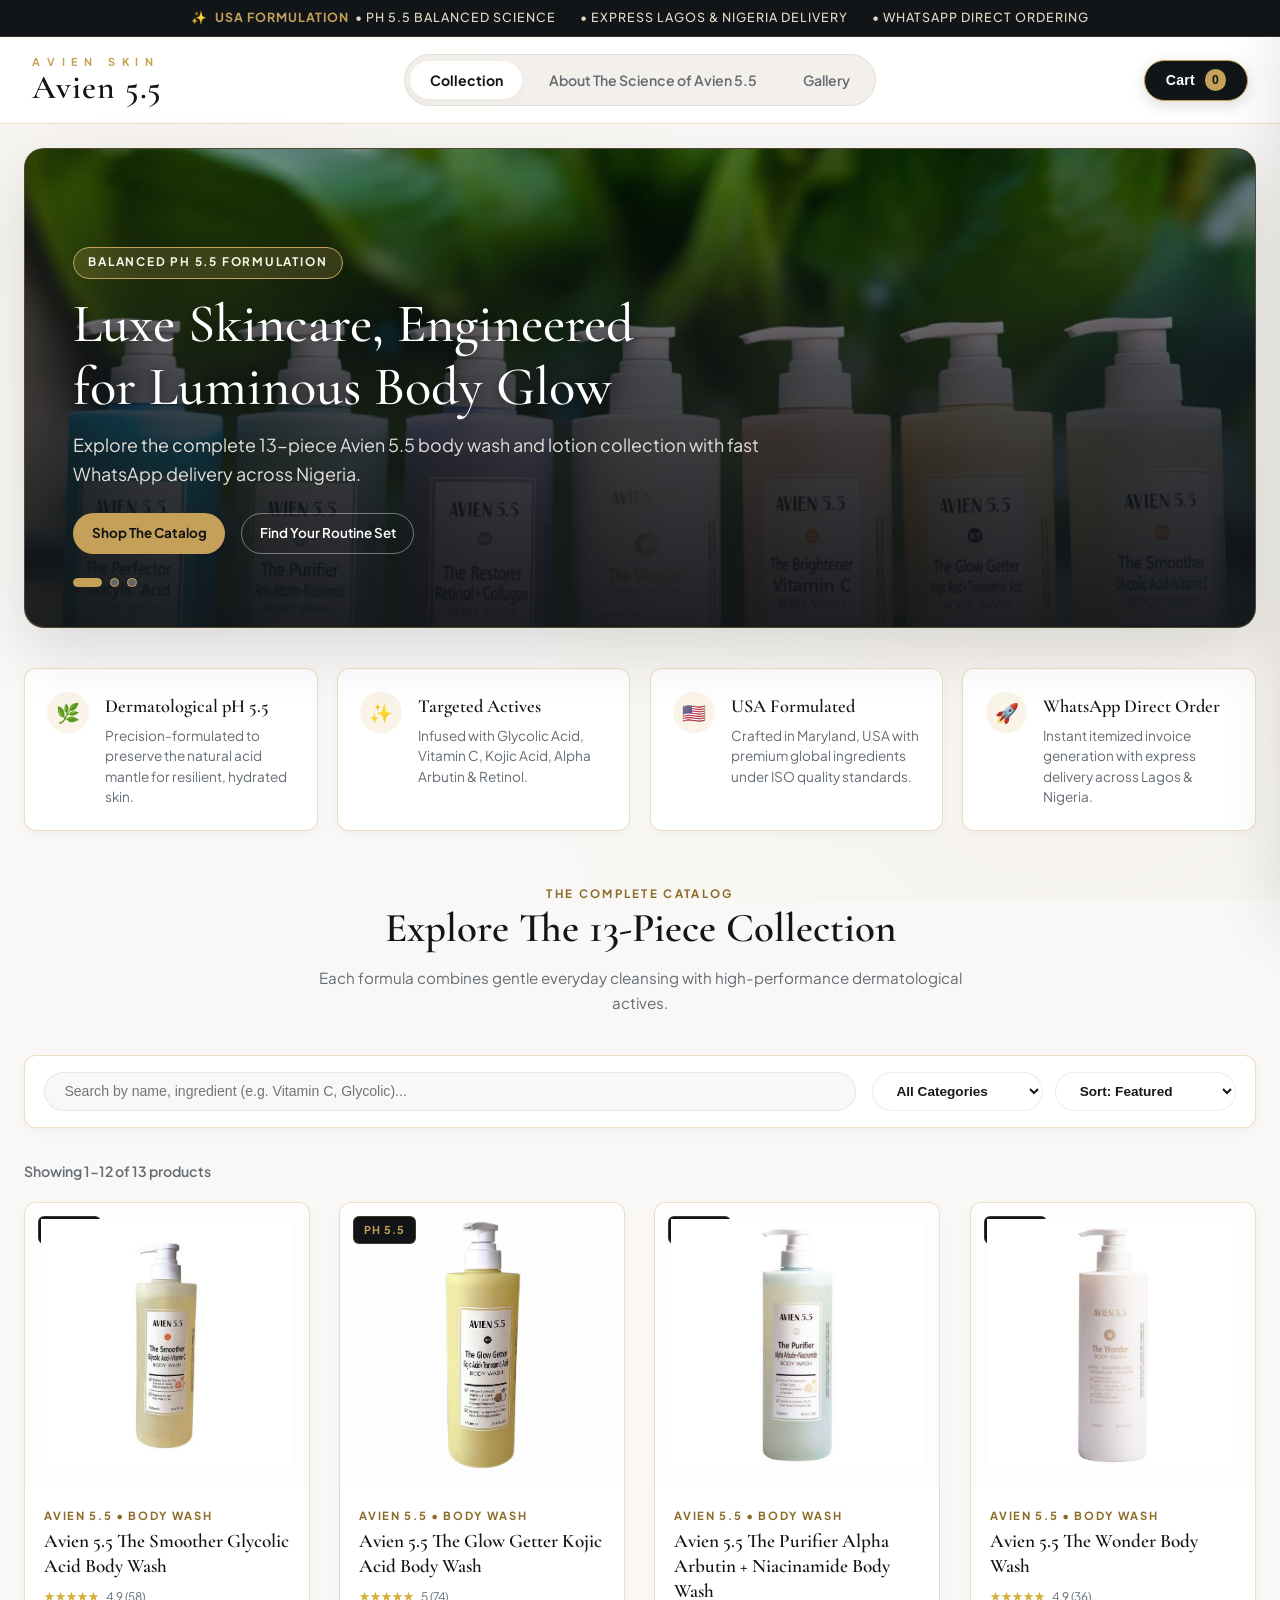
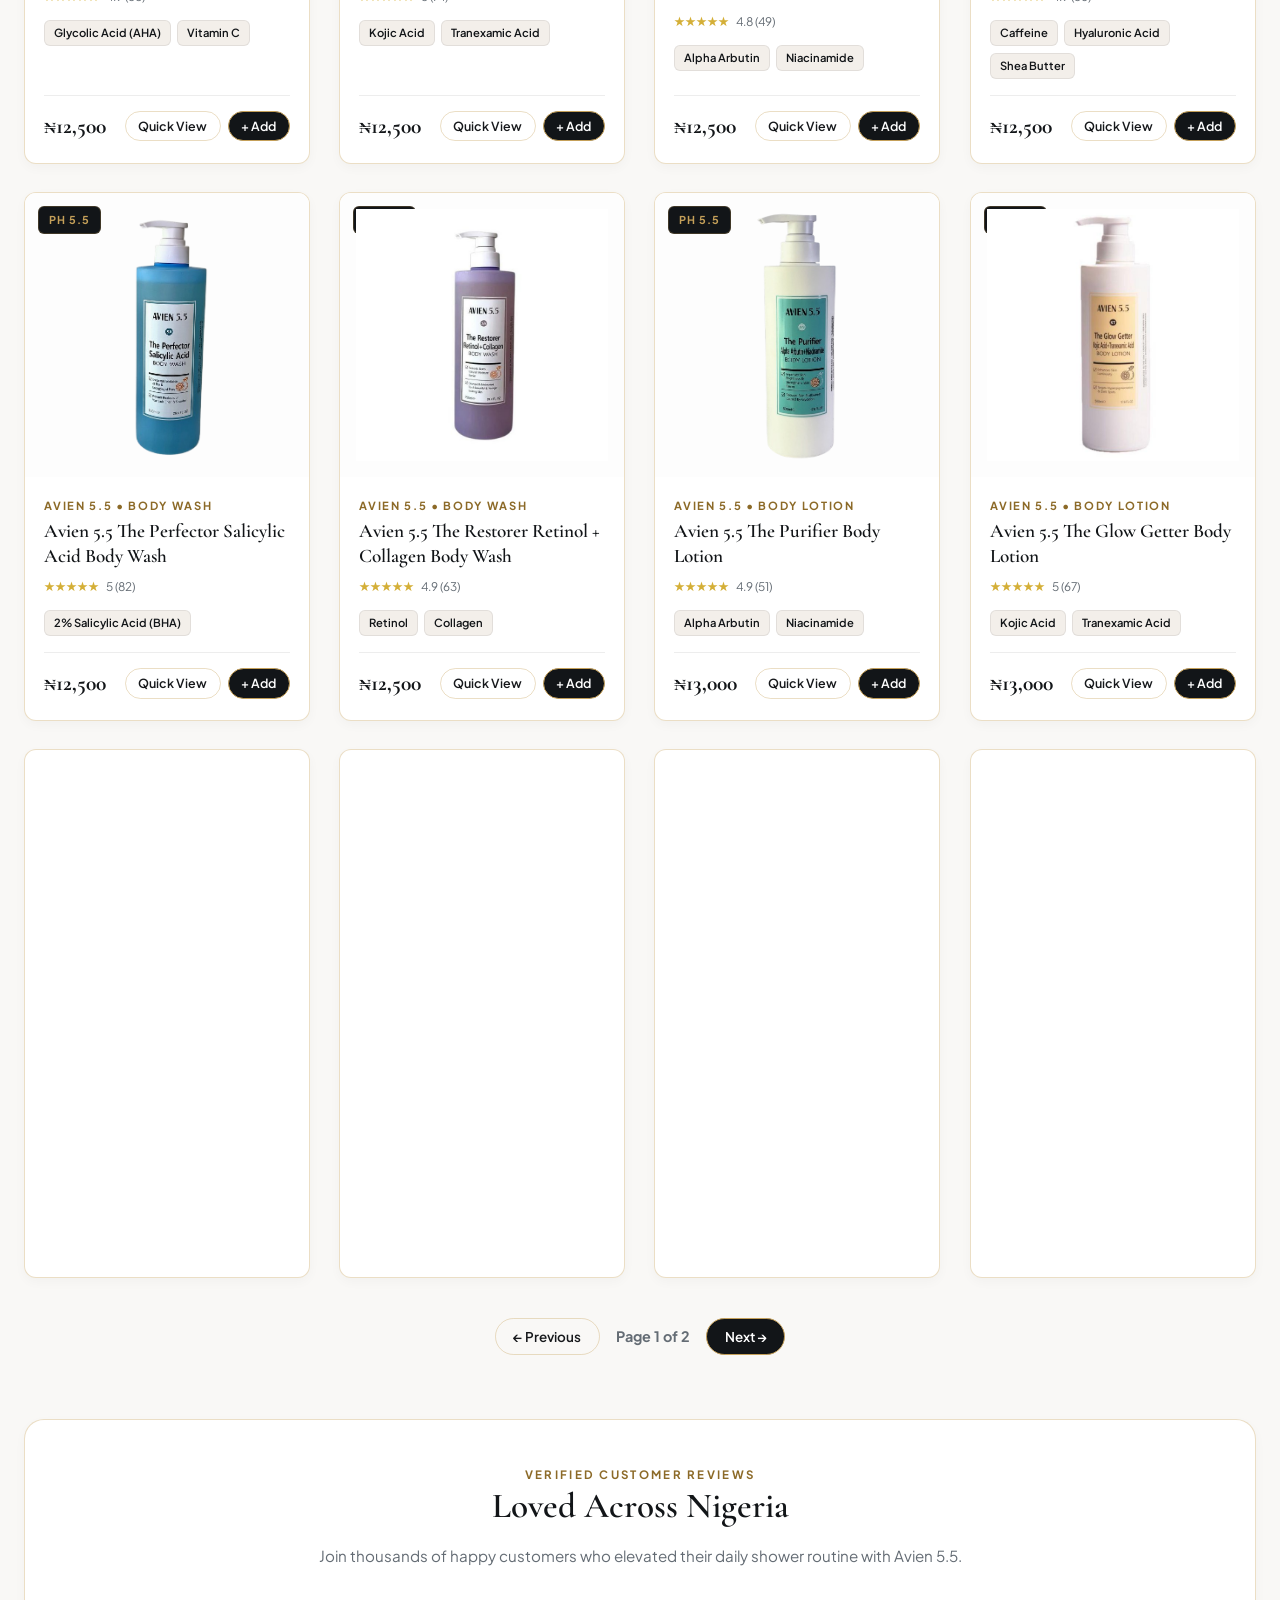
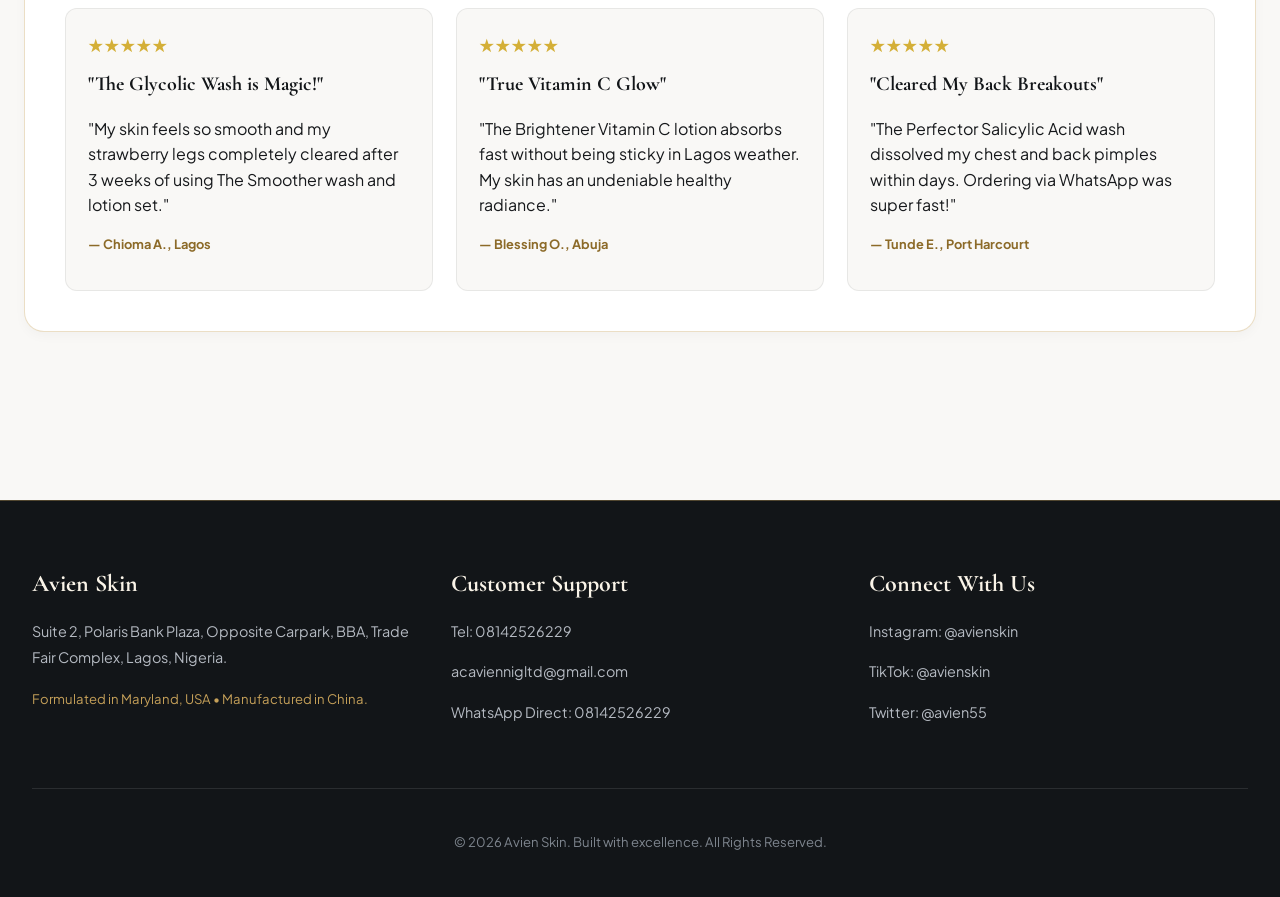
==== commit 1bb458de: "Initial commit90" ====
--- a/index.html
+++ b/index.html
@@ -136,25 +136,7 @@
       </div>
     </section>
 
-    <!-- Interactive Skin Routine Finder Widget -->
-    <section id="routine-finder" class="routine-builder" aria-label="Routine Matcher">
-      <div class="routine-header">
-        <span class="section-subtitle" style="color:var(--gold);">PERSONALIZED BODY CARE</span>
-        <h3>Discover Your Avien 5.5 Routine Match</h3>
-        <p>Select your primary skin concern to view the recommended 2-piece Wash + Lotion duo.</p>
-      </div>
-
-      <div id="routine-tabs" class="routine-tabs" role="tablist">
-        <button class="routine-tab" data-routine="smooth" role="tab">Rough & Bumpy (Smooth)</button>
-        <button class="routine-tab active" data-routine="brighten" role="tab">Dull & Dark Spots (Brighten)</button>
-        <button class="routine-tab" data-routine="clarify" role="tab">Body Breakouts (Clarify)</button>
-        <button class="routine-tab" data-routine="restore" role="tab">Firming & Renewal (Restore)</button>
-      </div>
-
-      <div id="routine-result" class="routine-result" aria-live="polite">
-        <!-- Rendered dynamically by script.js -->
-      </div>
-    </section>
+    
 
     <!-- Product Catalog Header -->
     <div id="catalog" class="section-header">
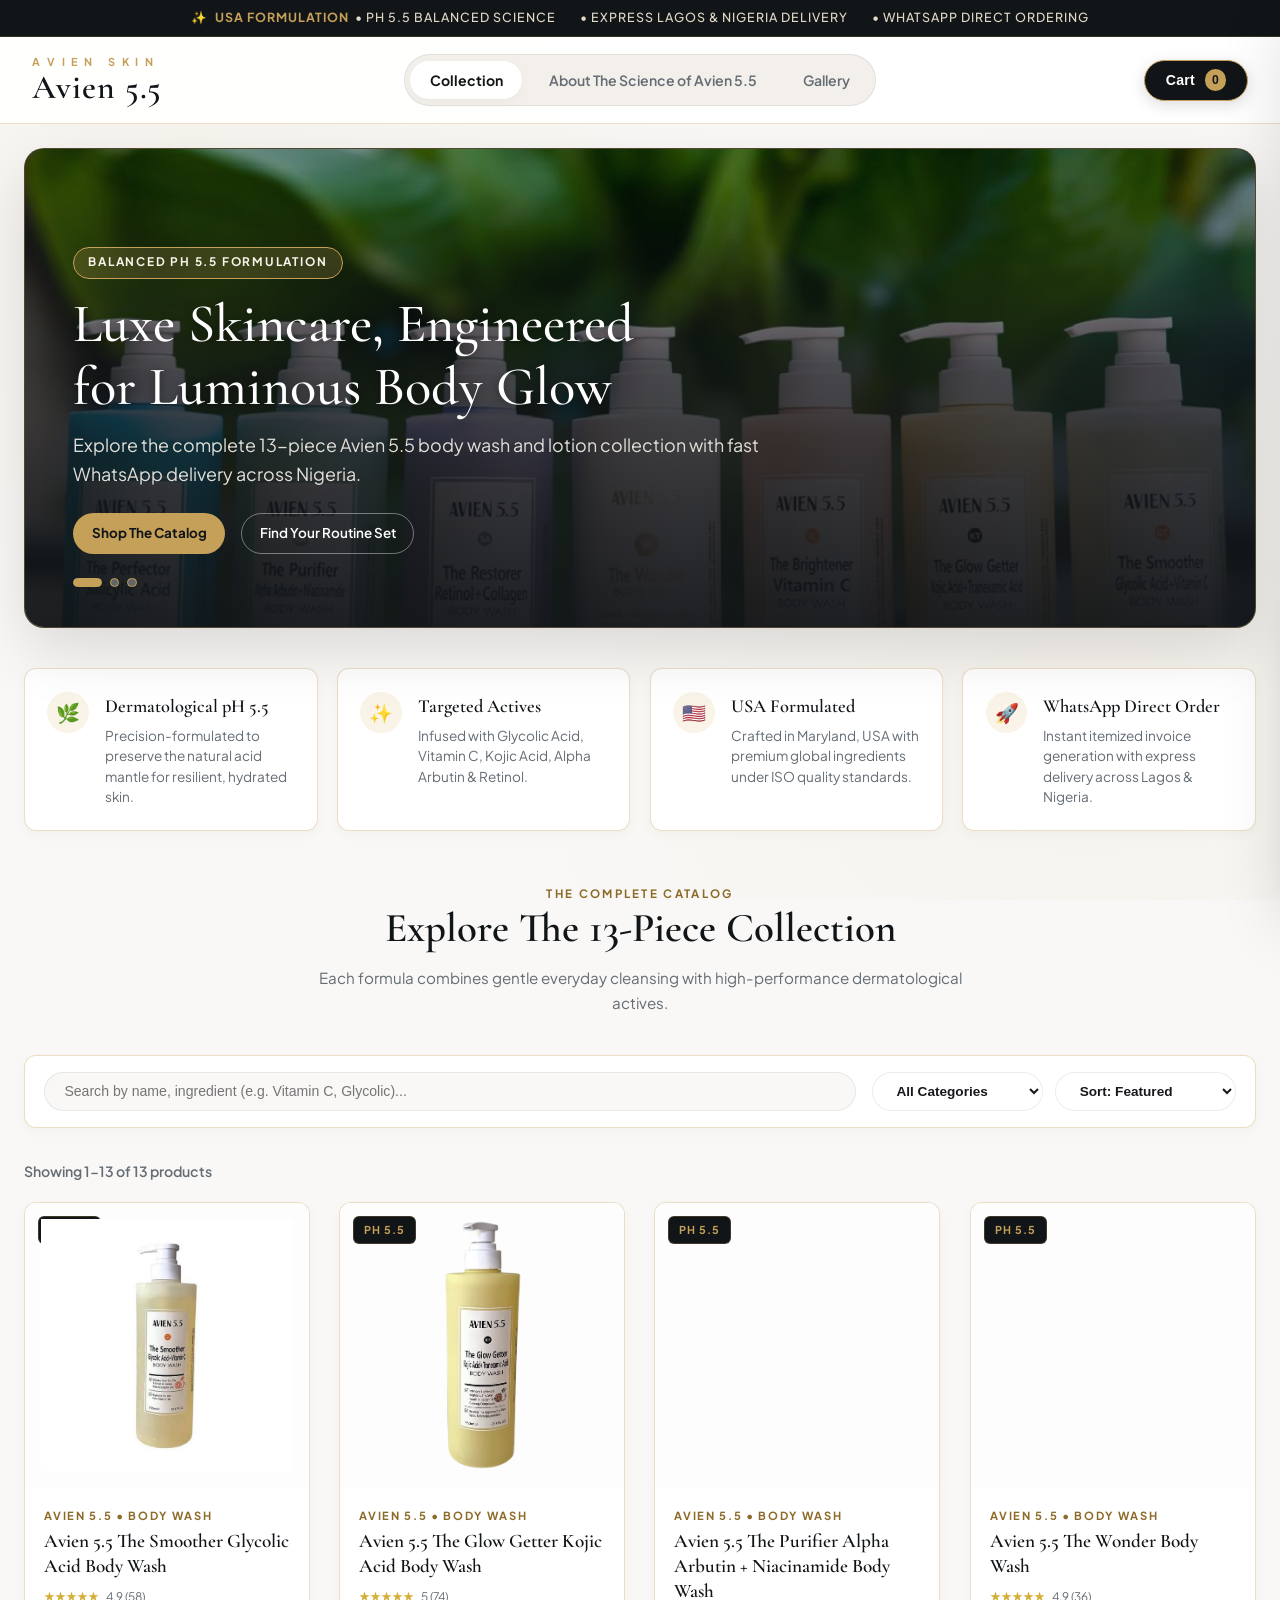
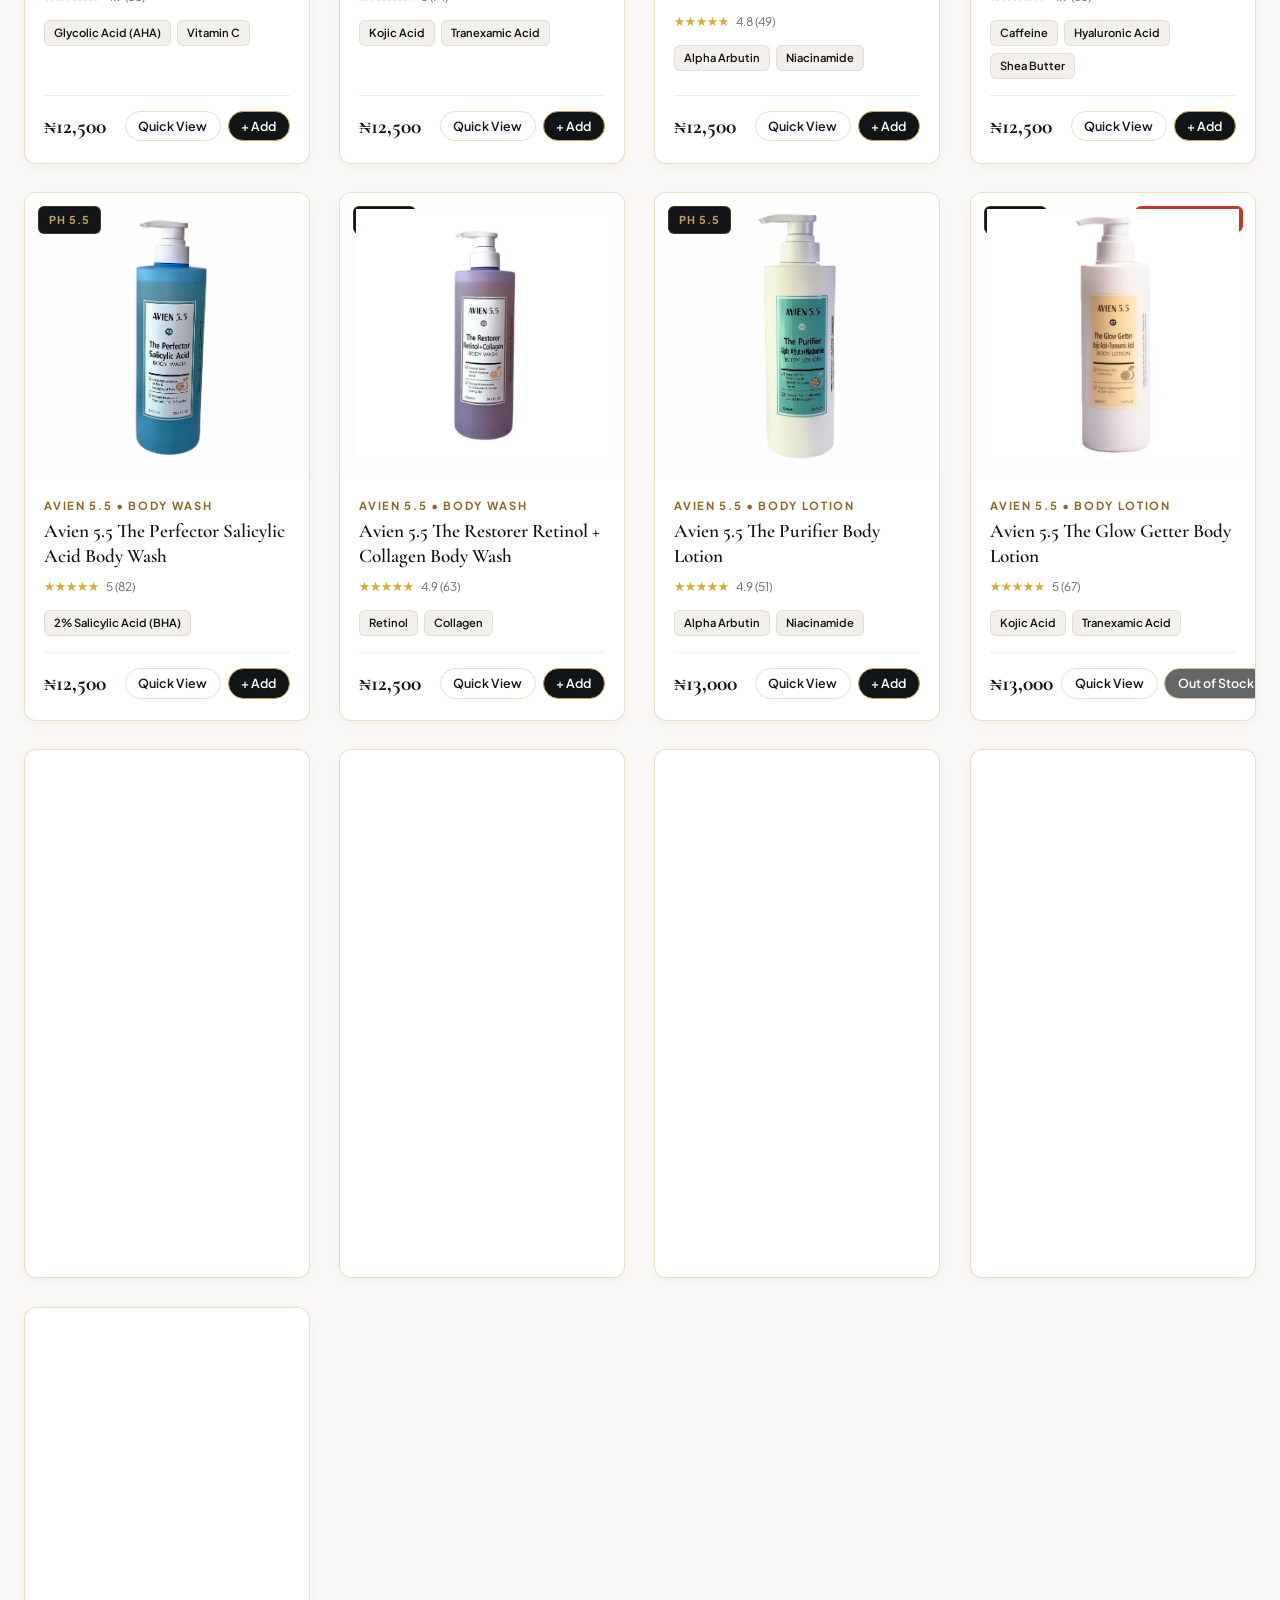
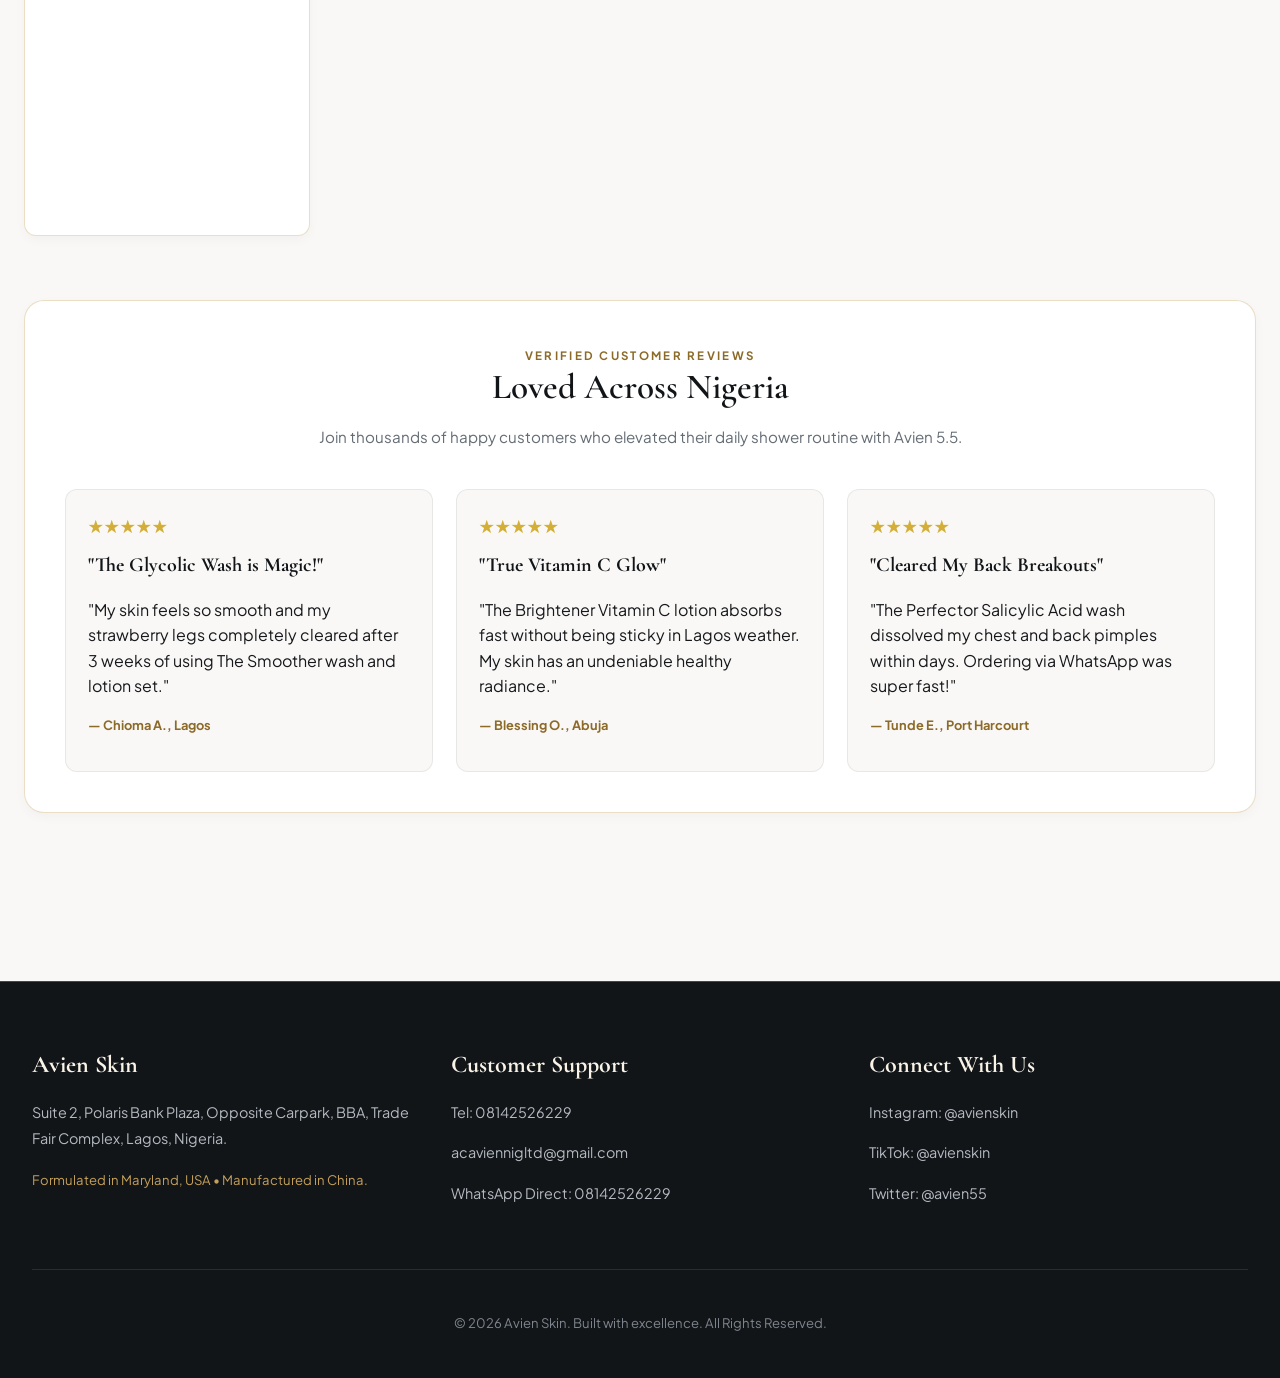
==== commit d595de8e: "153" ====
--- a/index.html
+++ b/index.html
@@ -8,6 +8,8 @@
   <meta name="keywords" content="Avien Skin, Avien 5.5, Avien 5.5 Nigeria, Avien 5.5 body wash, Avien 5.5 body lotion, skincare Nigeria, Lagos skincare, Glycolic acid body wash, Vitamin C lotion" />
   <meta name="robots" content="index, follow, max-image-preview:large, max-snippet:-1, max-video-preview:-1" />
   <link rel="canonical" href="https://avienskin.com.ng/" />
+  <link rel="icon" type="image/jpeg" href="/images/logo.jpeg" />
+  <link rel="apple-touch-icon" href="/images/logo.jpeg" />
   
   <!-- OpenGraph / Facebook -->
   <meta property="og:type" content="website" />
@@ -36,6 +38,7 @@
       "@type": "Store",
       "name": "Avien Skin",
       "url": "https://avienskin.com.ng/",
+      "logo": "https://avienskin.com.ng/images/logo.jpeg",
       "image": "https://avienskin.com.ng/images/hero1.jpg",
       "description": "Home of the complete Avien 5.5 pH-balanced body wash and body lotion collection in Nigeria.",
       "telephone": "+2348142526229",
@@ -225,27 +228,56 @@
       <button id="cart-close" class="icon-btn" aria-label="Close Shopping Bag">✕</button>
     </div>
 
-    <!-- Free Delivery Progress Bar -->
-    <div class="shipping-progress-box">
-      <div id="shipping-progress-text">Add products to calculate free delivery status</div>
-      <div class="progress-bar-track">
-        <div id="shipping-progress-bar" class="progress-bar-fill"></div>
-      </div>
-    </div>
-
-    <div id="cart-items" class="cart-items">
-      <!-- Cart items rendered by script.js -->
+    <div class="cart-body">
+      <div id="cart-items" class="cart-items">
+        <!-- Cart items rendered by script.js -->
+      </div>
+
+      <!-- Delivery Location & Exact Address -->
+      <section id="checkout-section" class="checkout-section" aria-label="Delivery Details">
+        <div class="checkout-block">
+          <h4 class="checkout-heading">Select Your Delivery Location</h4>
+          <div class="delivery-select-wrap">
+            <select id="delivery-location" class="delivery-select" aria-label="Select your delivery location">
+              <option value="">Choose your delivery area</option>
+            </select>
+            <span class="delivery-select-caret" aria-hidden="true">▾</span>
+          </div>
+          <p id="location-error" class="field-error" hidden>Please select your delivery location.</p>
+        </div>
+
+        <div id="address-block" class="checkout-block address-block" hidden>
+          <h4 class="checkout-heading">Enter Your Exact Delivery Address</h4>
+          <textarea id="delivery-address" class="address-input" rows="2" placeholder="Enter your house number, street name, estate or nearby landmark." aria-label="Exact delivery address"></textarea>
+          <p id="address-error" class="field-error" hidden>Please enter your exact delivery address.</p>
+          <label class="checkout-heading phone-heading" for="delivery-phone">Enter Your Phone Number</label>
+          <input id="delivery-phone" class="phone-input" type="tel" inputmode="tel" autocomplete="tel" placeholder="e.g. 08012345678" aria-describedby="phone-error">
+          <p id="phone-error" class="field-error" hidden>Please enter your phone number.</p>
+        </div>
+      </section>
     </div>
 
     <div class="cart-foot">
-      <div class="cart-summary-row">
-        <span style="font-size:1rem; font-weight:600; color:var(--text-muted);">Estimated Total:</span>
+      <div class="summary-line">
+        <span>Product Subtotal</span>
+        <span id="summary-subtotal">₦0</span>
+      </div>
+      <div class="summary-line">
+        <span>Selected Delivery Location</span>
+        <span id="summary-location" class="is-muted">Not selected</span>
+      </div>
+      <div class="summary-line">
+        <span>Delivery Fee</span>
+        <span id="summary-delivery">₦0</span>
+      </div>
+      <div class="summary-total">
+        <span>Total Amount Payable</span>
         <span id="cart-total" class="cart-total-price">₦0</span>
       </div>
-      <button id="checkout-btn" class="btn btn-gold" style="width:100%; padding:0.85rem; font-size:1rem;">
-        Proceed to WhatsApp Express Checkout →
+      <button id="checkout-btn" class="btn btn-gold checkout-cta is-disabled" type="button" aria-disabled="true">
+        MAKE PAYMENT
       </button>
-      <button id="clear-cart" class="btn btn-outline btn-sm" style="width:100%; color:var(--text-muted);">Clear Bag</button>
+      <button id="clear-cart" class="btn btn-outline btn-sm clear-cart-btn" type="button">Clear Bag</button>
     </div>
   </aside>
 
@@ -263,6 +295,59 @@
     </div>
   </div>
 
+  <!-- Manual Bank Transfer Payment Modal -->
+  <div id="payment-modal" class="modal payment-modal" aria-hidden="true">
+    <div class="modal-backdrop" data-payment-close></div>
+    <div class="modal-dialog payment-dialog" role="dialog" aria-modal="true" aria-labelledby="payment-modal-title">
+      <div class="modal-head">
+        <div>
+          <span class="section-subtitle">MANUAL BANK TRANSFER</span>
+          <h3 id="payment-modal-title" class="modal-title">Make Payment</h3>
+        </div>
+        <button id="payment-close" class="icon-btn" aria-label="Close Payment Details">✕</button>
+      </div>
+
+      <div class="modal-body payment-body">
+        <div class="payment-amount-box">
+          <span class="payment-amount-label">Amount to Pay</span>
+          <strong id="payment-amount" class="payment-amount">₦0</strong>
+        </div>
+
+        <div class="bank-card">
+          <div class="bank-line">
+            <div>
+              <span class="bank-label">Bank</span>
+              <span class="bank-value">Fidelity Bank</span>
+            </div>
+          </div>
+          <div class="bank-line">
+            <div>
+              <span class="bank-label">Account Number</span>
+              <span class="bank-value">5600042666</span>
+            </div>
+            <button class="copy-btn" type="button" data-copy="5600042666" data-copy-label="Account number">COPY ACCOUNT NUMBER</button>
+          </div>
+          <div class="bank-line">
+            <div>
+              <span class="bank-label">Account Name</span>
+              <span class="bank-value">Acavien Nig Ltd</span>
+            </div>
+            <button class="copy-btn" type="button" data-copy="Acavien Nig Ltd" data-copy-label="Account name">COPY ACCOUNT NAME</button>
+          </div>
+        </div>
+
+        <p class="payment-instruction">Please transfer the exact total amount displayed above to the Fidelity Bank account. After completing your transfer, click the button below to send your payment receipt on WhatsApp.</p>
+
+        <button id="paid-btn" class="btn btn-gold payment-cta" type="button">I HAVE MADE PAYMENT</button>
+
+        <div id="whatsapp-step" class="whatsapp-step" hidden>
+          <p>When WhatsApp opens, please attach your bank transfer receipt and send the message to complete your order.</p>
+          <button id="whatsapp-receipt-btn" class="btn btn-primary payment-cta" type="button">SEND PAYMENT RECEIPT ON WHATSAPP</button>
+        </div>
+      </div>
+    </div>
+  </div>
+
   <!-- Lightbox Modal -->
   <div id="lightbox" class="lightbox" aria-hidden="true" role="dialog" aria-label="Image View">
     <div class="lightbox-inner">
--- a/style.css
+++ b/style.css
@@ -739,6 +739,27 @@
   border: 1px solid var(--gold-border);
 }
 
+.stock-badge {
+  position: absolute;
+  top: 0.8rem;
+  right: 0.8rem;
+  background: #C0392B;
+  color: #FFFFFF;
+  font-size: 0.68rem;
+  font-weight: 700;
+  letter-spacing: 0.04em;
+  text-transform: uppercase;
+  padding: 0.28rem 0.65rem;
+  border-radius: var(--radius-sm);
+}
+
+.card-actions button:disabled,
+.routine-action-box button:disabled,
+#product-about-body button:disabled {
+  cursor: not-allowed;
+  opacity: 0.65;
+}
+
 .card-body {
   padding: 1.2rem;
   display: flex;
@@ -949,37 +970,163 @@
   background: var(--surface);
 }
 
-/* Shipping Progress Bar */
-.shipping-progress-box {
-  padding: 0.8rem 1.6rem;
-  background: var(--gold-light);
-  border-bottom: 1px solid var(--line-gold);
-  font-size: 0.8rem;
-  color: var(--gold-dark);
-}
-
-.progress-bar-track {
-  height: 6px;
-  background: rgba(197, 160, 89, 0.2);
-  border-radius: var(--radius-full);
-  margin-top: 0.4rem;
-  overflow: hidden;
-}
-
-.progress-bar-fill {
-  height: 100%;
-  background: var(--gold);
-  width: 0%;
-  transition: width 0.4s ease;
-}
-
-.cart-items {
+/* Scrollable cart body (items + delivery details) */
+.cart-body {
   flex: 1;
   overflow-y: auto;
+  -webkit-overflow-scrolling: touch;
+  display: flex;
+  flex-direction: column;
+}
+
+.cart-items {
   padding: 1.2rem 1.6rem;
   display: flex;
   flex-direction: column;
   gap: 1rem;
+}
+
+.cart-items:empty {
+  display: none;
+}
+
+/* Delivery Location & Exact Address */
+.checkout-section {
+  padding: 1.4rem 1.6rem 1.6rem;
+  border-top: 1px solid var(--line-gold);
+  background: var(--bg);
+  display: flex;
+  flex-direction: column;
+  gap: 1.4rem;
+}
+
+.checkout-section[hidden] {
+  display: none;
+}
+
+.checkout-block {
+  display: block;
+}
+
+.checkout-heading {
+  margin: 0 0 0.7rem;
+  font-family: var(--font-serif);
+  font-size: 1.16rem;
+  font-weight: 600;
+  color: var(--surface-dark);
+  letter-spacing: 0.01em;
+}
+
+.delivery-select-wrap {
+  position: relative;
+}
+
+.delivery-select {
+  width: 100%;
+  appearance: none;
+  -webkit-appearance: none;
+  font-family: var(--font-sans);
+  font-size: 0.9rem;
+  font-weight: 600;
+  color: var(--text);
+  background: var(--surface);
+  border: 1px solid var(--line-gold);
+  border-radius: var(--radius-md);
+  padding: 0.8rem 2.4rem 0.8rem 0.95rem;
+  cursor: pointer;
+  transition: border-color var(--transition-fast), box-shadow var(--transition-fast);
+}
+
+.delivery-select:hover,
+.delivery-select:focus {
+  border-color: var(--gold);
+  outline: none;
+  box-shadow: 0 0 0 3px rgba(197, 160, 89, 0.12);
+}
+
+.delivery-select.has-error {
+  border-color: #C0392B;
+  box-shadow: 0 0 0 3px rgba(192, 57, 43, 0.1);
+}
+
+.delivery-select-caret {
+  position: absolute;
+  right: 0.95rem;
+  top: 50%;
+  transform: translateY(-50%);
+  pointer-events: none;
+  color: var(--gold-dark);
+  font-size: 0.8rem;
+}
+
+.address-block {
+  padding-top: 1.25rem;
+  border-top: 1px dashed var(--line-gold);
+}
+
+.address-block[hidden] {
+  display: none;
+}
+
+.address-input {
+  width: 100%;
+  min-height: 82px;
+  resize: vertical;
+  font-family: var(--font-sans);
+  font-size: 0.9rem;
+  line-height: 1.55;
+  color: var(--text);
+  background: var(--surface);
+  border: 1px solid var(--line-gold);
+  border-radius: var(--radius-md);
+  padding: 0.75rem 0.95rem;
+  transition: border-color var(--transition-fast), box-shadow var(--transition-fast);
+}
+
+.phone-heading {
+  display: block;
+  margin-top: 1.1rem;
+}
+
+.phone-input {
+  width: 100%;
+  font-family: var(--font-sans);
+  font-size: 0.9rem;
+  line-height: 1.55;
+  color: var(--text);
+  background: var(--surface);
+  border: 1px solid var(--line-gold);
+  border-radius: var(--radius-md);
+  padding: 0.75rem 0.95rem;
+  transition: border-color var(--transition-fast), box-shadow var(--transition-fast);
+}
+
+.address-input::placeholder {
+  color: #9AA1A9;
+}
+
+.address-input:focus,
+.phone-input:focus {
+  border-color: var(--gold);
+  outline: none;
+  box-shadow: 0 0 0 3px rgba(197, 160, 89, 0.12);
+}
+
+.address-input.has-error,
+.phone-input.has-error {
+  border-color: #C0392B;
+  box-shadow: 0 0 0 3px rgba(192, 57, 43, 0.1);
+}
+
+.field-error {
+  margin: 0.45rem 0 0;
+  font-size: 0.77rem;
+  font-weight: 600;
+  color: #C0392B;
+}
+
+.field-error[hidden] {
+  display: none;
 }
 
 .cart-item {
@@ -1063,26 +1210,244 @@
 }
 
 .cart-foot {
-  padding: 1.4rem 1.6rem;
+  padding: 1.2rem 1.6rem 1.4rem;
   border-top: 1px solid var(--line-gold);
   background: var(--bg);
   display: flex;
   flex-direction: column;
+  gap: 0.45rem;
+  box-shadow: 0 -8px 20px rgba(0, 0, 0, 0.03);
+}
+
+.summary-line {
+  display: flex;
+  justify-content: space-between;
+  align-items: baseline;
+  gap: 1rem;
+  font-size: 0.84rem;
+  color: var(--text-muted);
+}
+
+.summary-line > span:last-child {
+  font-weight: 700;
+  color: var(--text);
+  text-align: right;
+}
+
+.summary-line .is-muted {
+  color: var(--text-muted);
+  font-weight: 500;
+}
+
+#summary-location {
+  max-width: 55%;
+}
+
+.summary-total {
+  display: flex;
+  justify-content: space-between;
+  align-items: baseline;
+  gap: 1rem;
+  margin-top: 0.5rem;
+  padding-top: 0.75rem;
+  border-top: 1px solid var(--line-gold);
+}
+
+.summary-total > span:first-child {
+  font-size: 0.74rem;
+  font-weight: 700;
+  letter-spacing: 0.08em;
+  text-transform: uppercase;
+  color: var(--gold-dark);
+}
+
+.cart-total-price {
+  font-family: var(--font-serif);
+  font-size: 1.65rem;
+  font-weight: 700;
+  color: var(--surface-dark);
+  line-height: 1.1;
+}
+
+.checkout-cta {
+  width: 100%;
+  margin-top: 0.7rem;
+  padding: 0.9rem;
+  font-size: 0.92rem;
+  letter-spacing: 0.08em;
+}
+
+.checkout-cta.is-disabled {
+  opacity: 0.55;
+  cursor: not-allowed;
+  box-shadow: none;
+}
+
+.checkout-cta.is-disabled:hover {
+  background: var(--gold);
+  box-shadow: none;
+}
+
+.clear-cart-btn {
+  width: 100%;
+  color: var(--text-muted);
+}
+
+/* Manual Bank Transfer Payment Modal */
+.modal-dialog.payment-dialog {
+  width: min(94vw, 520px);
+  padding: 1.6rem 1.6rem 1.8rem;
+}
+
+.payment-dialog .modal-head {
+  align-items: flex-start;
+}
+
+.payment-dialog .modal-title {
+  font-size: 1.55rem;
+  margin-top: 0.1rem;
+}
+
+.payment-body {
+  gap: 1rem;
+}
+
+.payment-amount-box {
+  text-align: center;
+  padding: 1rem;
+  border: 1px solid var(--line-gold);
+  border-radius: var(--radius-md);
+  background: linear-gradient(180deg, var(--gold-light), var(--surface));
+}
+
+.payment-amount-label {
+  display: block;
+  font-size: 0.7rem;
+  font-weight: 700;
+  letter-spacing: 0.1em;
+  text-transform: uppercase;
+  color: var(--gold-dark);
+}
+
+.payment-amount {
+  display: block;
+  font-family: var(--font-serif);
+  font-size: 2.1rem;
+  font-weight: 700;
+  line-height: 1.2;
+  color: var(--surface-dark);
+}
+
+.bank-card {
+  border: 1px solid var(--line-gold);
+  border-radius: var(--radius-md);
+  background: var(--surface);
+  overflow: hidden;
+}
+
+.bank-line {
+  display: flex;
+  align-items: center;
+  justify-content: space-between;
   gap: 0.8rem;
-}
-
-.cart-summary-row {
-  display: flex;
-  justify-content: space-between;
-  align-items: center;
-  font-size: 0.95rem;
-}
-
-.cart-total-price {
-  font-family: var(--font-serif);
-  font-size: 1.6rem;
-  font-weight: 700;
-  color: var(--surface-dark);
+  padding: 0.75rem 1rem;
+  border-bottom: 1px solid var(--line);
+}
+
+.bank-line:last-child {
+  border-bottom: 0;
+}
+
+.bank-label {
+  display: block;
+  font-size: 0.66rem;
+  font-weight: 700;
+  letter-spacing: 0.09em;
+  text-transform: uppercase;
+  color: var(--text-muted);
+}
+
+.bank-value {
+  display: block;
+  font-family: var(--font-serif);
+  font-size: 1.05rem;
+  font-weight: 700;
+  color: var(--surface-dark);
+  letter-spacing: 0.03em;
+}
+
+.copy-btn {
+  flex-shrink: 0;
+  max-width: 46%;
+  background: var(--surface);
+  border: 1px solid var(--line-gold);
+  border-radius: var(--radius-full);
+  padding: 0.4rem 0.7rem;
+  font-family: var(--font-sans);
+  font-size: 0.62rem;
+  font-weight: 700;
+  letter-spacing: 0.04em;
+  line-height: 1.3;
+  color: var(--gold-dark);
+  cursor: pointer;
+  transition: all var(--transition-fast);
+}
+
+.copy-btn:hover {
+  background: var(--gold-light);
+  border-color: var(--gold);
+}
+
+.copy-btn.copied {
+  background: var(--gold);
+  border-color: var(--gold);
+  color: var(--surface-dark);
+}
+
+.payment-instruction {
+  margin: 0;
+  font-size: 0.85rem;
+  line-height: 1.65;
+  color: var(--text-muted);
+}
+
+.payment-cta {
+  width: 100%;
+  padding: 0.9rem;
+  font-size: 0.86rem;
+  letter-spacing: 0.06em;
+}
+
+.payment-cta.is-disabled {
+  opacity: 0.75;
+  cursor: default;
+  box-shadow: none;
+}
+
+.payment-cta.is-disabled:hover {
+  background: var(--gold);
+  box-shadow: none;
+}
+
+.whatsapp-step {
+  display: flex;
+  flex-direction: column;
+  gap: 0.75rem;
+  padding: 0.95rem;
+  border: 1px dashed var(--line-gold);
+  border-radius: var(--radius-md);
+  background: var(--bg);
+}
+
+.whatsapp-step[hidden] {
+  display: none;
+}
+
+.whatsapp-step p {
+  margin: 0;
+  font-size: 0.83rem;
+  line-height: 1.6;
+  color: var(--text);
 }
 
 /* Modal Quick View Dialog */
@@ -1397,6 +1762,27 @@
     min-height: 380px;
   }
 
+  .cart-head,
+  .cart-items,
+  .checkout-section,
+  .cart-foot {
+    padding-left: 1.15rem;
+    padding-right: 1.15rem;
+  }
+
+  .modal-dialog.payment-dialog {
+    padding: 1.3rem 1.15rem 1.5rem;
+  }
+
+  .payment-amount {
+    font-size: 1.85rem;
+  }
+
+  .copy-btn {
+    max-width: 45%;
+    font-size: 0.58rem;
+  }
+
   .product-grid {
     grid-template-columns: repeat(auto-fill, minmax(160px, 1fr));
     gap: 1rem;
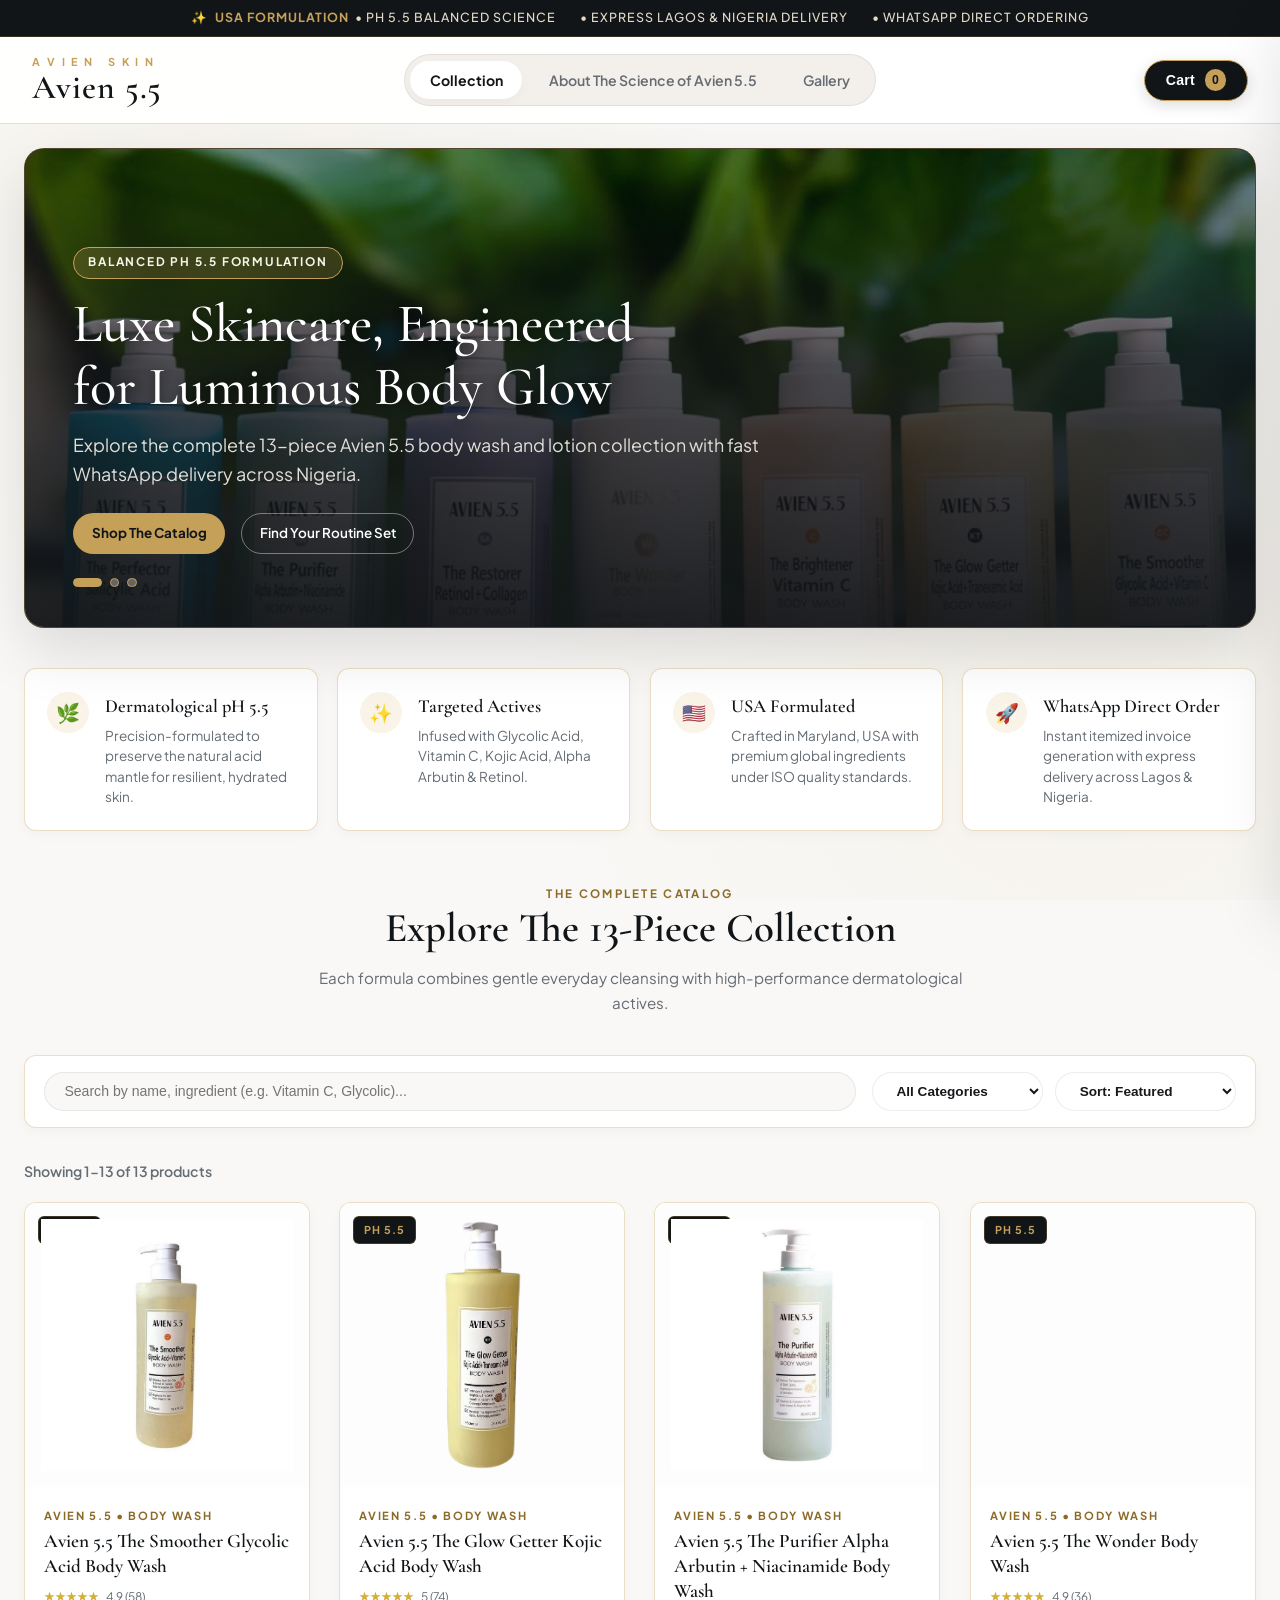
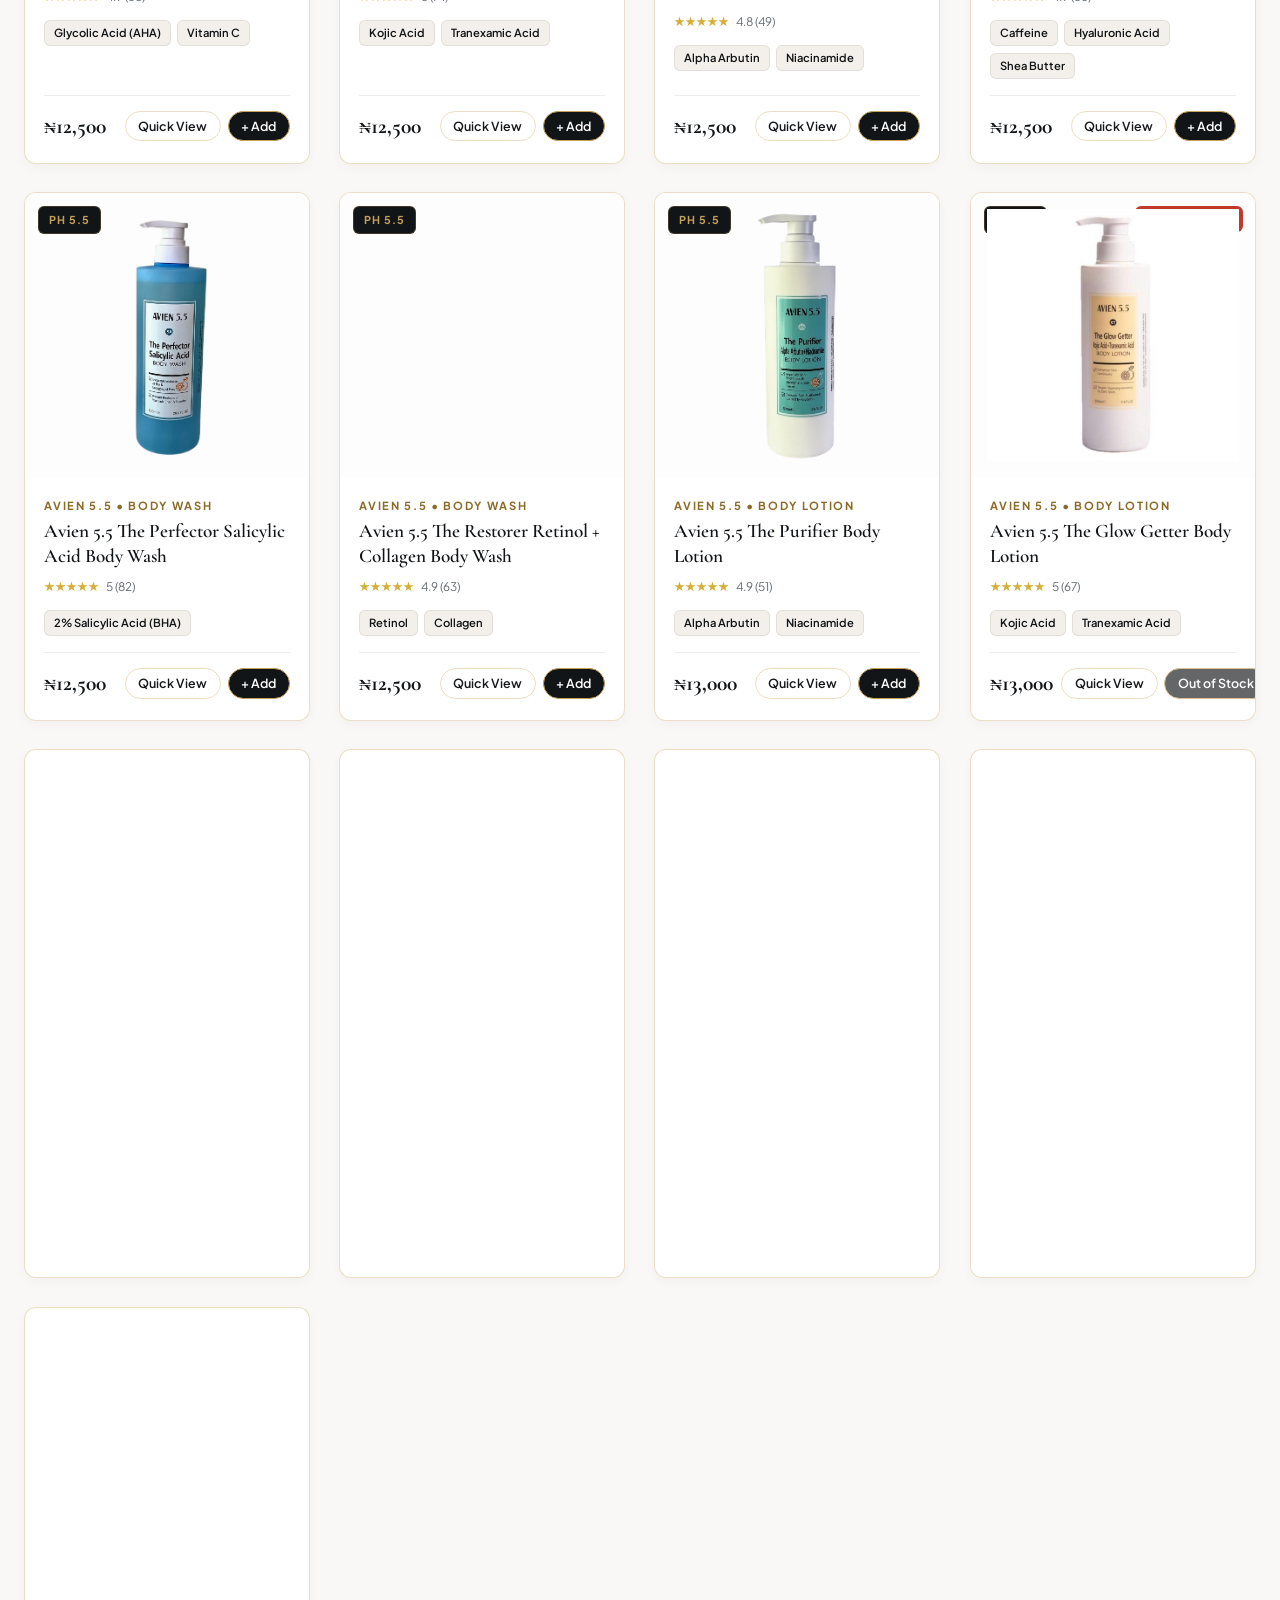
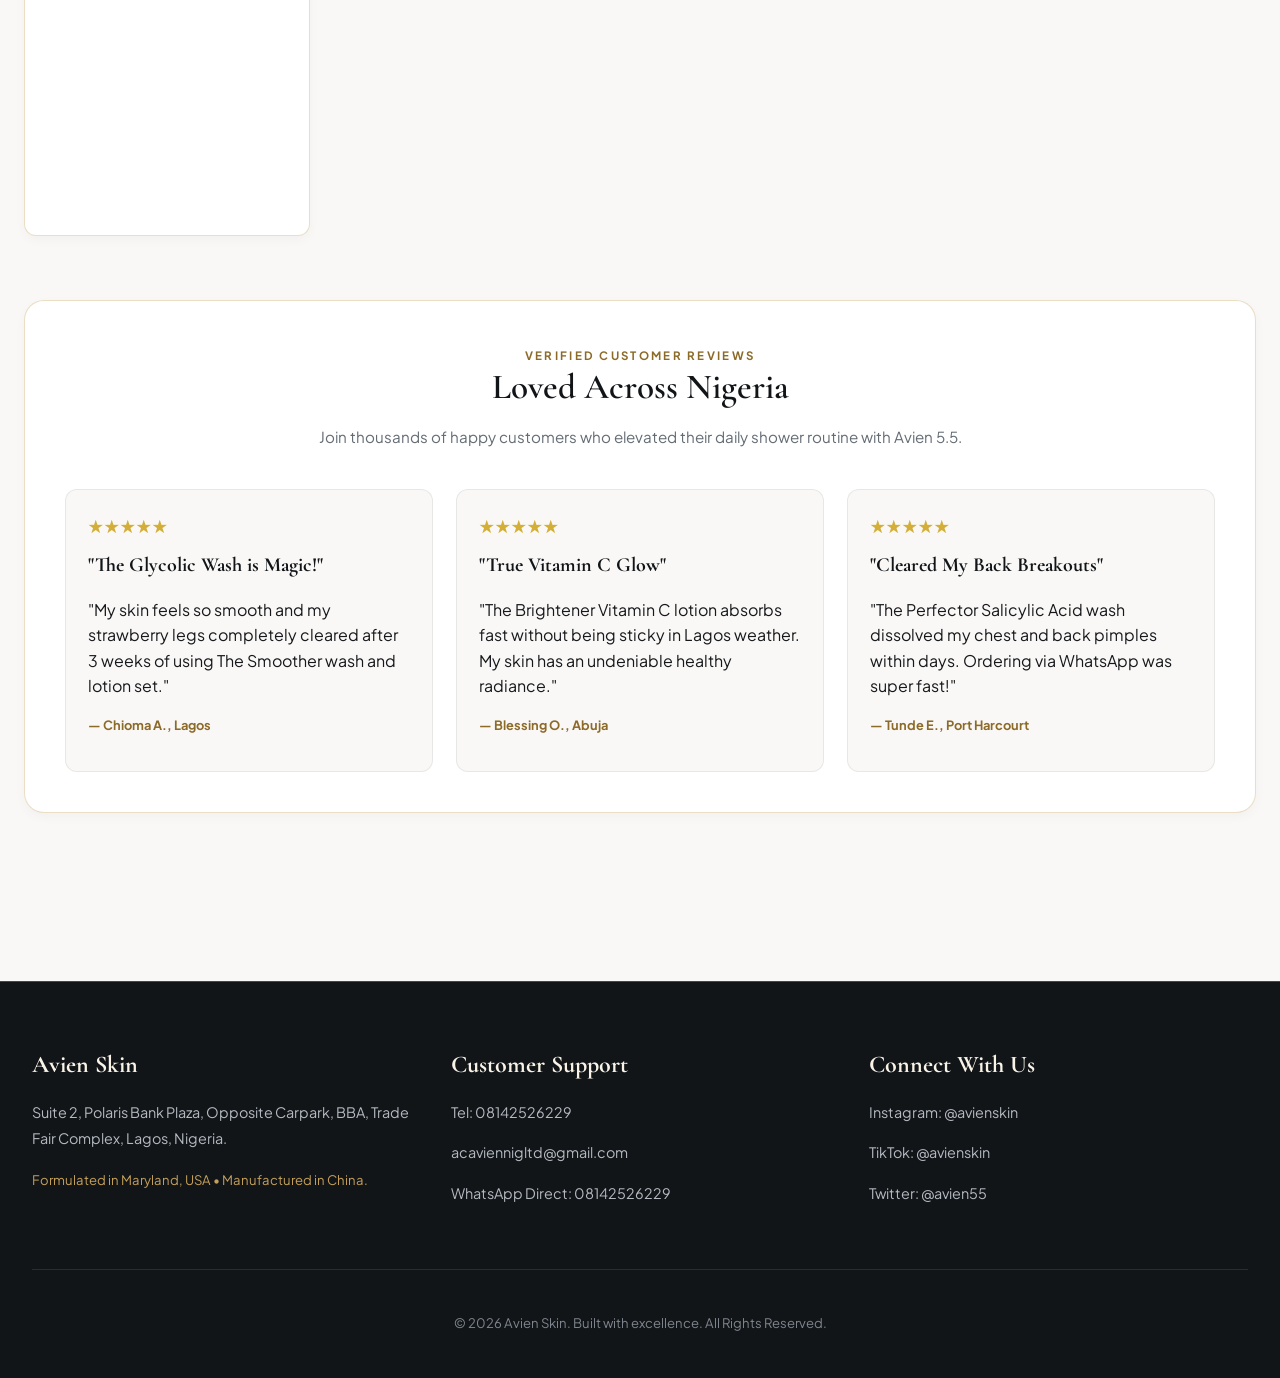
==== commit a197db11: "160" ====
--- a/index.html
+++ b/index.html
@@ -233,49 +233,125 @@
         <!-- Cart items rendered by script.js -->
       </div>
 
-      <!-- Delivery Location & Exact Address -->
-      <section id="checkout-section" class="checkout-section" aria-label="Delivery Details">
+      <!-- State-Based Checkout: State → Customer Details → Route-specific Delivery -->
+      <section id="checkout-section" class="checkout-section" aria-label="Delivery Details" hidden>
+        <!-- Step 1: State selection -->
         <div class="checkout-block">
-          <h4 class="checkout-heading">Select Your Delivery Location</h4>
+          <h4 class="checkout-heading">Select Your State</h4>
           <div class="delivery-select-wrap">
-            <select id="delivery-location" class="delivery-select" aria-label="Select your delivery location">
-              <option value="">Choose your delivery area</option>
+            <select id="state-select" class="delivery-select" aria-label="Select your state">
+              <option value="">Choose your state</option>
             </select>
             <span class="delivery-select-caret" aria-hidden="true">▾</span>
           </div>
-          <p id="location-error" class="field-error" hidden>Please select your delivery location.</p>
-        </div>
-
-        <div id="address-block" class="checkout-block address-block" hidden>
-          <h4 class="checkout-heading">Enter Your Exact Delivery Address</h4>
-          <textarea id="delivery-address" class="address-input" rows="2" placeholder="Enter your house number, street name, estate or nearby landmark." aria-label="Exact delivery address"></textarea>
-          <p id="address-error" class="field-error" hidden>Please enter your exact delivery address.</p>
-          <label class="checkout-heading phone-heading" for="delivery-phone">Enter Your Phone Number</label>
+          <p id="state-error" class="field-error" hidden>Please select your state.</p>
+        </div>
+
+        <!-- Customer details (shared by both checkout routes) -->
+        <div id="customer-block" class="checkout-block" hidden>
+          <h4 class="checkout-heading">Enter Your Details</h4>
+
+          <label class="field-label" for="customer-name">Customer Name</label>
+          <input id="customer-name" class="phone-input" type="text" autocomplete="name" placeholder="Enter your full name" aria-describedby="name-error">
+          <p id="name-error" class="field-error" hidden>Please enter your name.</p>
+
+          <label class="field-label phone-heading" for="delivery-phone">Customer Phone Number</label>
           <input id="delivery-phone" class="phone-input" type="tel" inputmode="tel" autocomplete="tel" placeholder="e.g. 08012345678" aria-describedby="phone-error">
           <p id="phone-error" class="field-error" hidden>Please enter your phone number.</p>
         </div>
+
+        <!-- Lagos route only -->
+        <div id="lagos-route" class="checkout-route" hidden>
+          <div class="checkout-block">
+            <h4 class="checkout-heading">Lagos Delivery Location</h4>
+            <div class="delivery-select-wrap">
+              <select id="delivery-location" class="delivery-select" aria-label="Select your Lagos delivery location">
+                <option value="">Choose your delivery area</option>
+              </select>
+              <span class="delivery-select-caret" aria-hidden="true">▾</span>
+            </div>
+            <p id="location-error" class="field-error" hidden>Please select your delivery location.</p>
+          </div>
+
+          <div id="address-block" class="checkout-block address-block" hidden>
+            <h4 class="checkout-heading">Enter Your Exact Delivery Address</h4>
+            <textarea id="delivery-address" class="address-input" rows="2" placeholder="Enter your house number, street name, estate or nearby landmark." aria-label="Exact delivery address"></textarea>
+            <p id="address-error" class="field-error" hidden>Please enter your exact delivery address.</p>
+          </div>
+        </div>
+
+        <!-- Every other state, including the FCT -->
+        <div id="non-lagos-route" class="checkout-route" hidden>
+          <div class="checkout-block">
+            <h4 class="checkout-heading">Delivery Details</h4>
+            <p class="route-state-line">Selected State: <strong id="non-lagos-state-label">—</strong></p>
+
+            <label class="field-label" for="non-lagos-city">City or Local Government Area</label>
+            <input id="non-lagos-city" class="phone-input" type="text" autocomplete="address-level2" placeholder="Enter your city or local government area" aria-describedby="city-error">
+            <p id="city-error" class="field-error" hidden>Please enter your city or local government area.</p>
+
+            <label class="field-label phone-heading" for="non-lagos-address">Exact Delivery Address</label>
+            <textarea id="non-lagos-address" class="address-input" rows="2" placeholder="Enter your house number, street name, estate or delivery address" aria-describedby="non-address-error"></textarea>
+            <p id="non-address-error" class="field-error" hidden>Please enter your exact delivery address.</p>
+
+            <label class="field-label phone-heading" for="non-lagos-landmark">Nearby Landmark <span class="optional-tag">(Optional)</span></label>
+            <input id="non-lagos-landmark" class="phone-input" type="text" autocomplete="off" placeholder="Enter a nearby landmark (optional)">
+
+            <p class="route-note">Thank you for shopping with Avien Skin. Delivery charges for locations outside Lagos will be confirmed by our customer service team on WhatsApp. Please send your order to us and we will provide the delivery cost and payment details.</p>
+          </div>
+        </div>
       </section>
     </div>
 
     <div class="cart-foot">
-      <div class="summary-line">
-        <span>Product Subtotal</span>
-        <span id="summary-subtotal">₦0</span>
-      </div>
-      <div class="summary-line">
-        <span>Selected Delivery Location</span>
-        <span id="summary-location" class="is-muted">Not selected</span>
-      </div>
-      <div class="summary-line">
-        <span>Delivery Fee</span>
-        <span id="summary-delivery">₦0</span>
-      </div>
-      <div class="summary-total">
-        <span>Total Amount Payable</span>
-        <span id="cart-total" class="cart-total-price">₦0</span>
-      </div>
-      <button id="checkout-btn" class="btn btn-gold checkout-cta is-disabled" type="button" aria-disabled="true">
+      <div id="summary-placeholder" class="summary-group">
+        <div class="summary-line">
+          <span>Product Subtotal</span>
+          <span id="summary-subtotal">₦0</span>
+        </div>
+        <p id="summary-hint" class="summary-hint">Select your state to see delivery options and your total.</p>
+      </div>
+
+      <div id="lagos-summary" class="summary-group" hidden>
+        <div class="summary-line">
+          <span>Product Subtotal</span>
+          <span id="lagos-subtotal">₦0</span>
+        </div>
+        <div class="summary-line">
+          <span>Delivery Location</span>
+          <span id="summary-location" class="is-muted">Not selected</span>
+        </div>
+        <div class="summary-line">
+          <span>Delivery Fee</span>
+          <span id="summary-delivery">₦0</span>
+        </div>
+        <div class="summary-total">
+          <span>Total Amount Payable</span>
+          <span id="cart-total" class="cart-total-price">₦0</span>
+        </div>
+      </div>
+
+      <div id="non-lagos-summary" class="summary-group" hidden>
+        <div class="summary-line">
+          <span>Product Subtotal</span>
+          <span id="non-lagos-subtotal">₦0</span>
+        </div>
+        <div class="summary-line">
+          <span>Selected State</span>
+          <span id="non-lagos-summary-state">—</span>
+        </div>
+        <div class="summary-line">
+          <span>Delivery Fee</span>
+          <span id="non-lagos-summary-delivery">To be confirmed on WhatsApp</span>
+        </div>
+        <p class="summary-hint">Delivery charges outside Lagos are confirmed by our customer service team on WhatsApp.</p>
+      </div>
+
+      <button id="checkout-btn" class="btn btn-gold checkout-cta is-disabled" type="button" aria-disabled="true" hidden>
         MAKE PAYMENT
+      </button>
+      <button id="non-lagos-whatsapp-btn" class="btn btn-gold checkout-cta is-disabled" type="button" aria-disabled="true" hidden>
+        SEND ORDER TO WHATSAPP
       </button>
       <button id="clear-cart" class="btn btn-outline btn-sm clear-cart-btn" type="button">Clear Bag</button>
     </div>
--- a/style.css
+++ b/style.css
@@ -901,7 +901,12 @@
   position: fixed;
   inset: 0 0 0 auto;
   width: min(100vw, 440px);
+  /* Keep the drawer inside the visible viewport on mobile browsers. */
   height: 100vh;
+  height: 100dvh;
+  max-height: 100vh;
+  max-height: 100dvh;
+  overflow: hidden;
   background: var(--surface);
   box-shadow: var(--shadow-lg);
   z-index: 1000;
@@ -939,6 +944,7 @@
   align-items: center;
   justify-content: space-between;
   background: var(--bg);
+  flex: 0 0 auto;
 }
 
 .cart-head h3 {
@@ -970,11 +976,14 @@
   background: var(--surface);
 }
 
-/* Scrollable cart body (items + delivery details) */
+/* Scrollable cart body (items + delivery details). min-height:0 lets it shrink so the
+   footer stays inside the viewport instead of being pushed below it. */
 .cart-body {
-  flex: 1;
+  flex: 1 1 auto;
+  min-height: 0;
   overflow-y: auto;
   -webkit-overflow-scrolling: touch;
+  overscroll-behavior: contain;
   display: flex;
   flex-direction: column;
 }
@@ -1129,6 +1138,57 @@
   display: none;
 }
 
+.field-label {
+  display: block;
+  margin-bottom: 0.45rem;
+  font-size: 0.72rem;
+  font-weight: 700;
+  letter-spacing: 0.07em;
+  text-transform: uppercase;
+  color: var(--text-muted);
+}
+
+.optional-tag {
+  font-size: 0.66rem;
+  font-weight: 600;
+  letter-spacing: 0.02em;
+  text-transform: none;
+  color: var(--gold-dark);
+}
+
+.checkout-route[hidden],
+#customer-block[hidden] {
+  display: none;
+}
+
+.checkout-route {
+  display: flex;
+  flex-direction: column;
+  gap: 1.4rem;
+}
+
+.route-state-line {
+  margin: 0 0 1rem;
+  font-size: 0.86rem;
+  color: var(--text-muted);
+}
+
+.route-state-line strong {
+  color: var(--surface-dark);
+}
+
+.route-note {
+  margin: 1.1rem 0 0;
+  padding: 0.85rem 1rem;
+  border: 1px solid var(--line-gold);
+  border-left: 3px solid var(--gold);
+  border-radius: var(--radius-sm);
+  background: var(--gold-light);
+  font-size: 0.8rem;
+  line-height: 1.6;
+  color: var(--text-muted);
+}
+
 .cart-item {
   display: flex;
   gap: 1rem;
@@ -1210,13 +1270,31 @@
 }
 
 .cart-foot {
-  padding: 1.2rem 1.6rem 1.4rem;
+  flex: 0 0 auto;
+  padding: 1.2rem 1.6rem calc(1.4rem + env(safe-area-inset-bottom, 0px));
   border-top: 1px solid var(--line-gold);
   background: var(--bg);
   display: flex;
   flex-direction: column;
   gap: 0.45rem;
   box-shadow: 0 -8px 20px rgba(0, 0, 0, 0.03);
+}
+
+.summary-group[hidden] {
+  display: none;
+}
+
+.summary-group {
+  display: flex;
+  flex-direction: column;
+  gap: 0.45rem;
+}
+
+.summary-hint {
+  margin: 0.2rem 0 0;
+  font-size: 0.76rem;
+  line-height: 1.5;
+  color: var(--text-muted);
 }
 
 .summary-line {
@@ -1271,10 +1349,17 @@
 
 .checkout-cta {
   width: 100%;
+  min-height: 48px;
   margin-top: 0.7rem;
+  margin-bottom: 0.2rem;
   padding: 0.9rem;
   font-size: 0.92rem;
   letter-spacing: 0.08em;
+  flex-shrink: 0;
+}
+
+.checkout-cta[hidden] {
+  display: none;
 }
 
 .checkout-cta.is-disabled {
@@ -1762,6 +1847,17 @@
     min-height: 380px;
   }
 
+  /* Keep the announcement ribbon inside narrow viewports (no horizontal scroll). */
+  .top-ribbon {
+    flex-wrap: wrap;
+    gap: 0.35rem 0.9rem;
+    font-size: 0.68rem;
+  }
+
+  .cart-panel {
+    width: 100vw;
+  }
+
   .cart-head,
   .cart-items,
   .checkout-section,
@@ -1770,6 +1866,46 @@
     padding-right: 1.15rem;
   }
 
+  .cart-head {
+    padding-top: 1rem;
+    padding-bottom: 1rem;
+  }
+
+  .cart-head h3 {
+    font-size: 1.2rem;
+  }
+
+  .cart-foot {
+    gap: 0.3rem;
+    padding-top: 0.9rem;
+    padding-bottom: calc(0.9rem + env(safe-area-inset-bottom, 0px));
+  }
+
+  /* 16px inputs prevent iOS Safari from zooming and clipping the checkout fields. */
+  .delivery-select,
+  .address-input,
+  .phone-input {
+    font-size: 16px;
+  }
+
+  .checkout-cta {
+    min-height: 52px;
+    margin-top: 0.55rem;
+    margin-bottom: 0.3rem;
+  }
+
+  .summary-line {
+    font-size: 0.8rem;
+  }
+
+  .cart-total-price {
+    font-size: 1.4rem;
+  }
+
+  .clear-cart-btn {
+    margin-top: 0.1rem;
+  }
+
   .modal-dialog.payment-dialog {
     padding: 1.3rem 1.15rem 1.5rem;
   }
